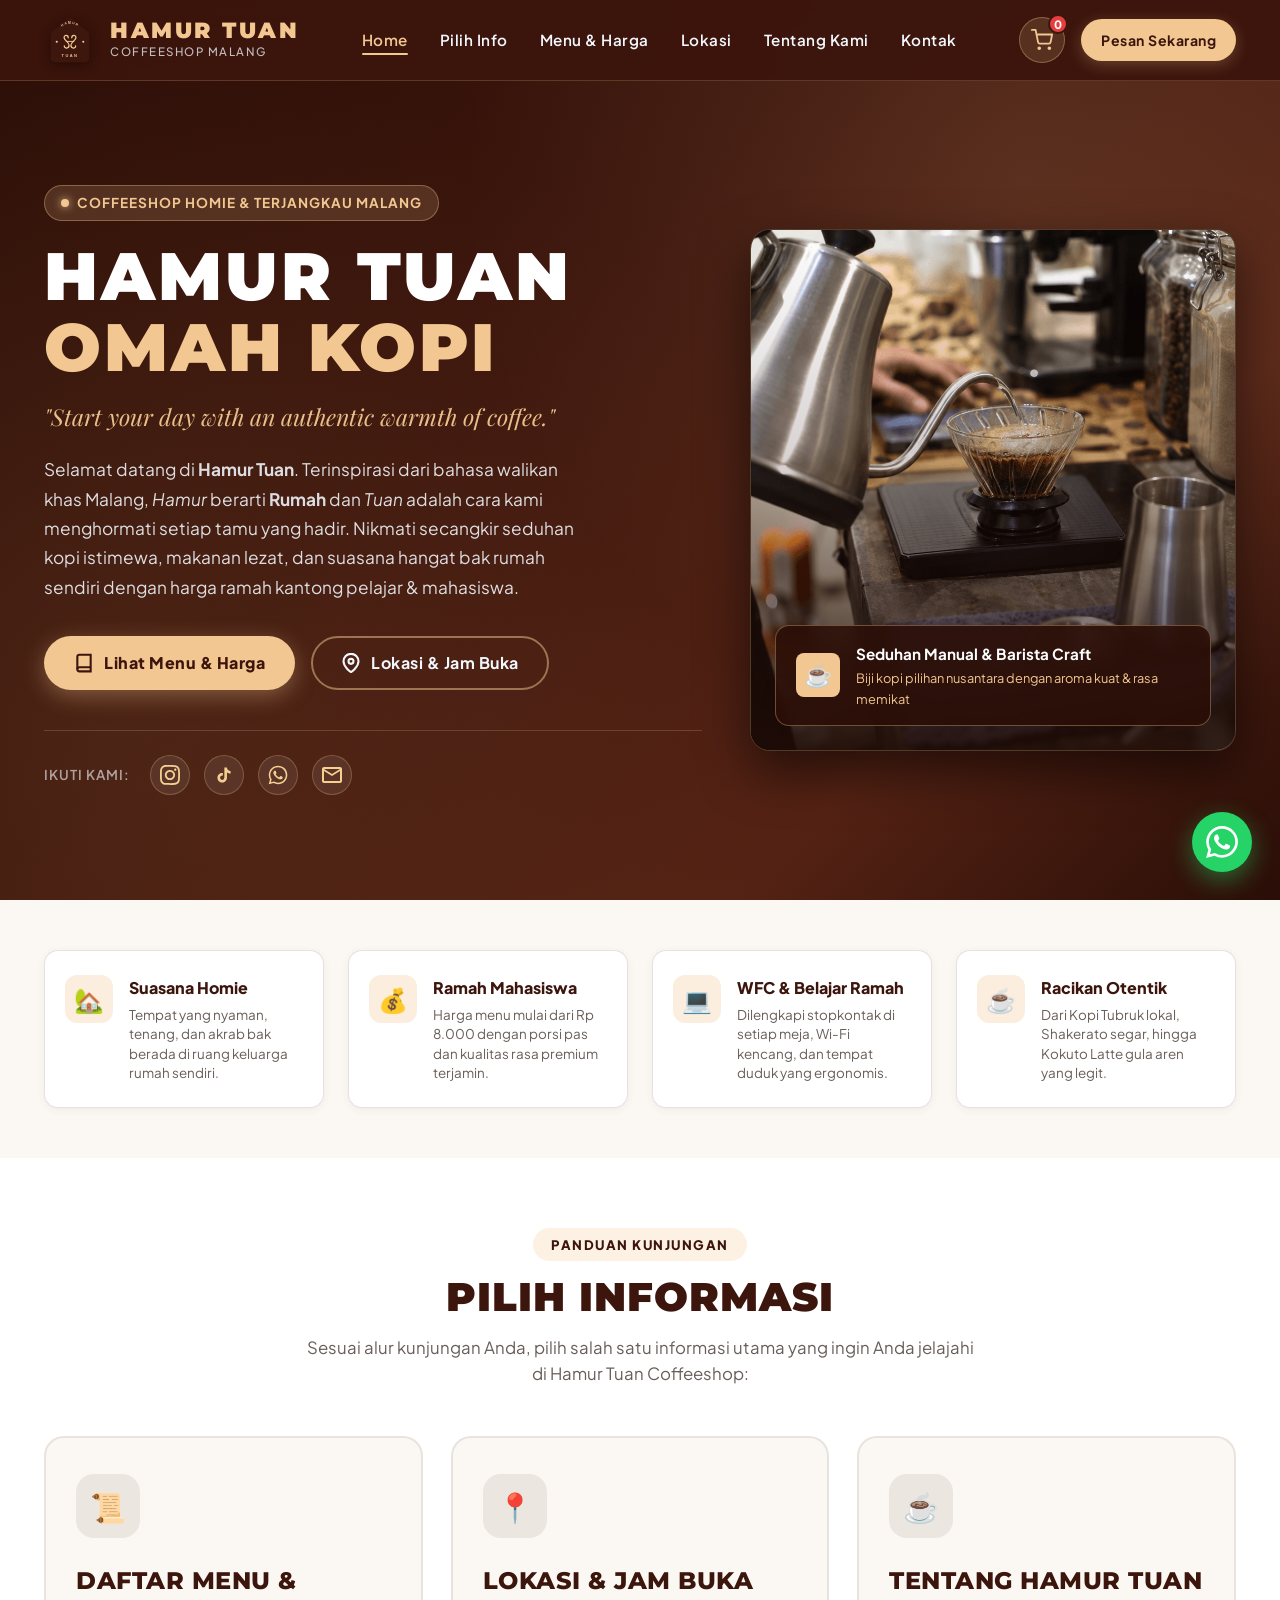
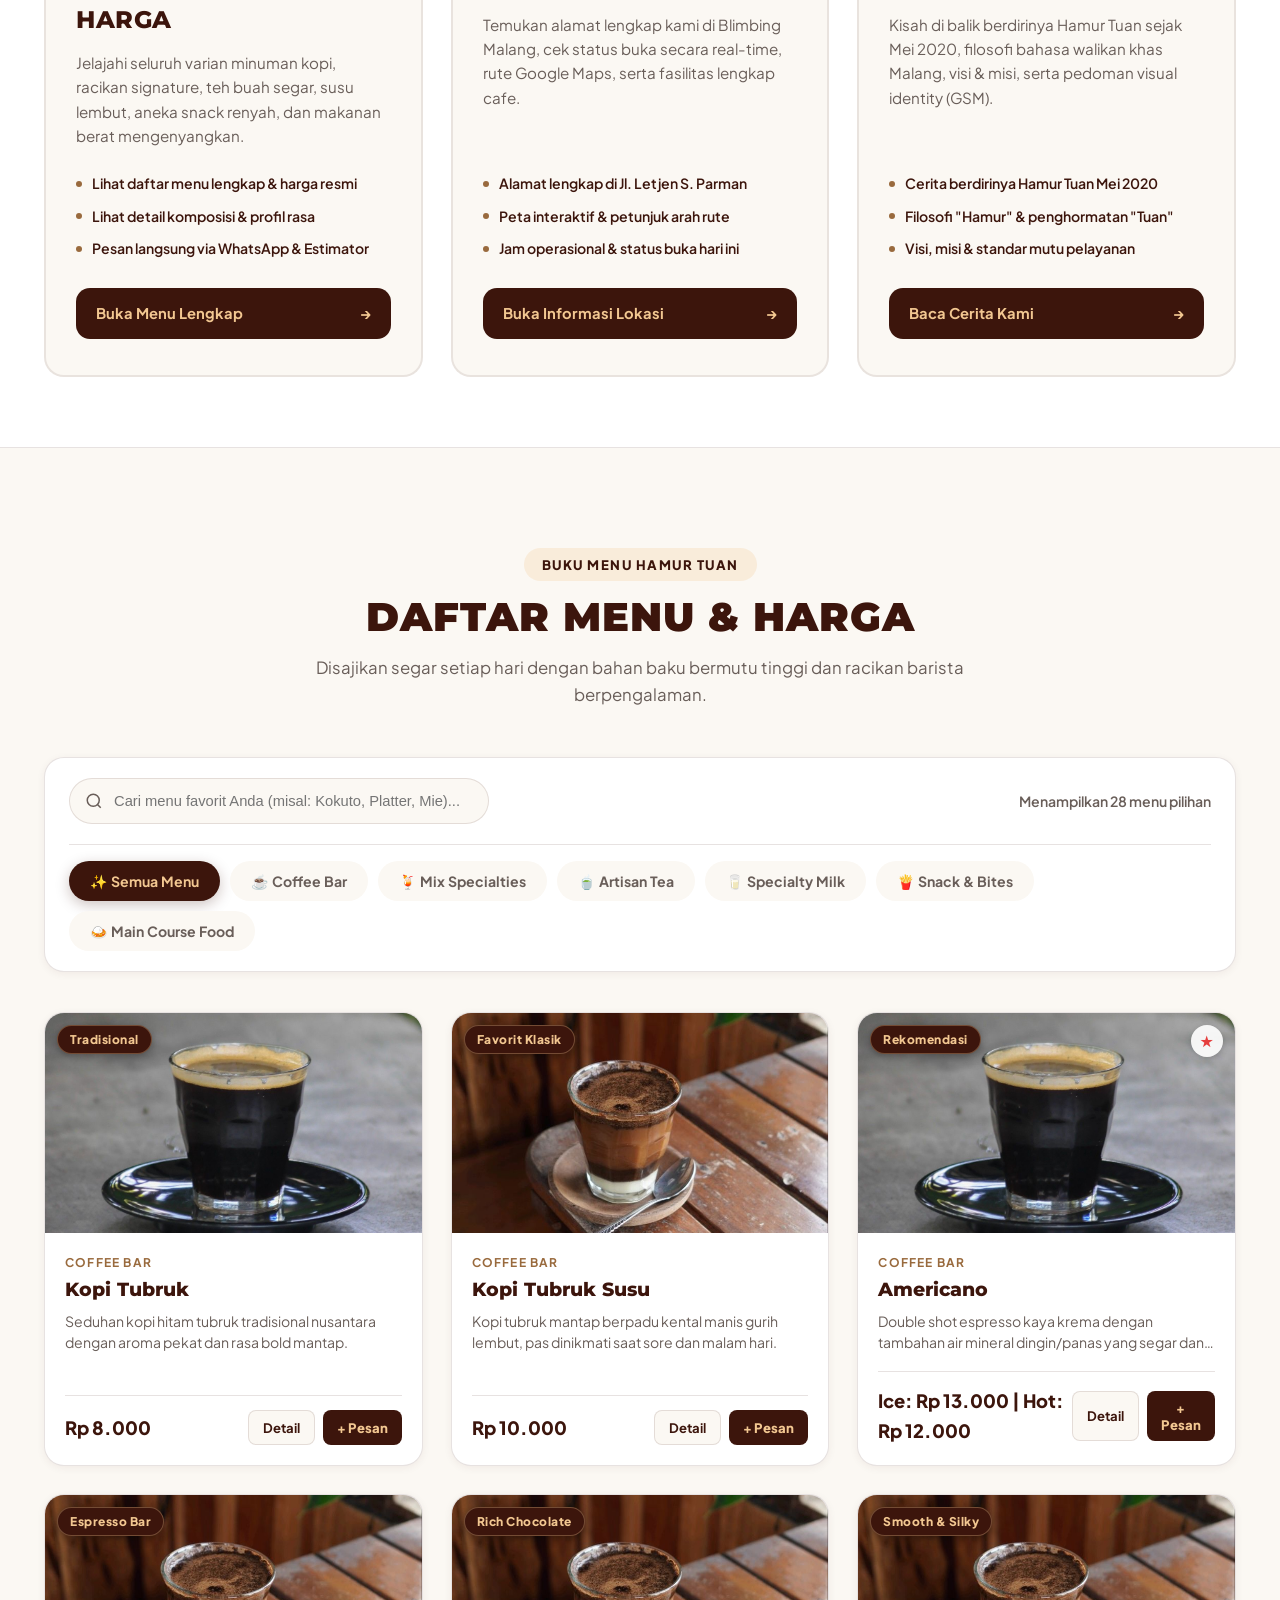
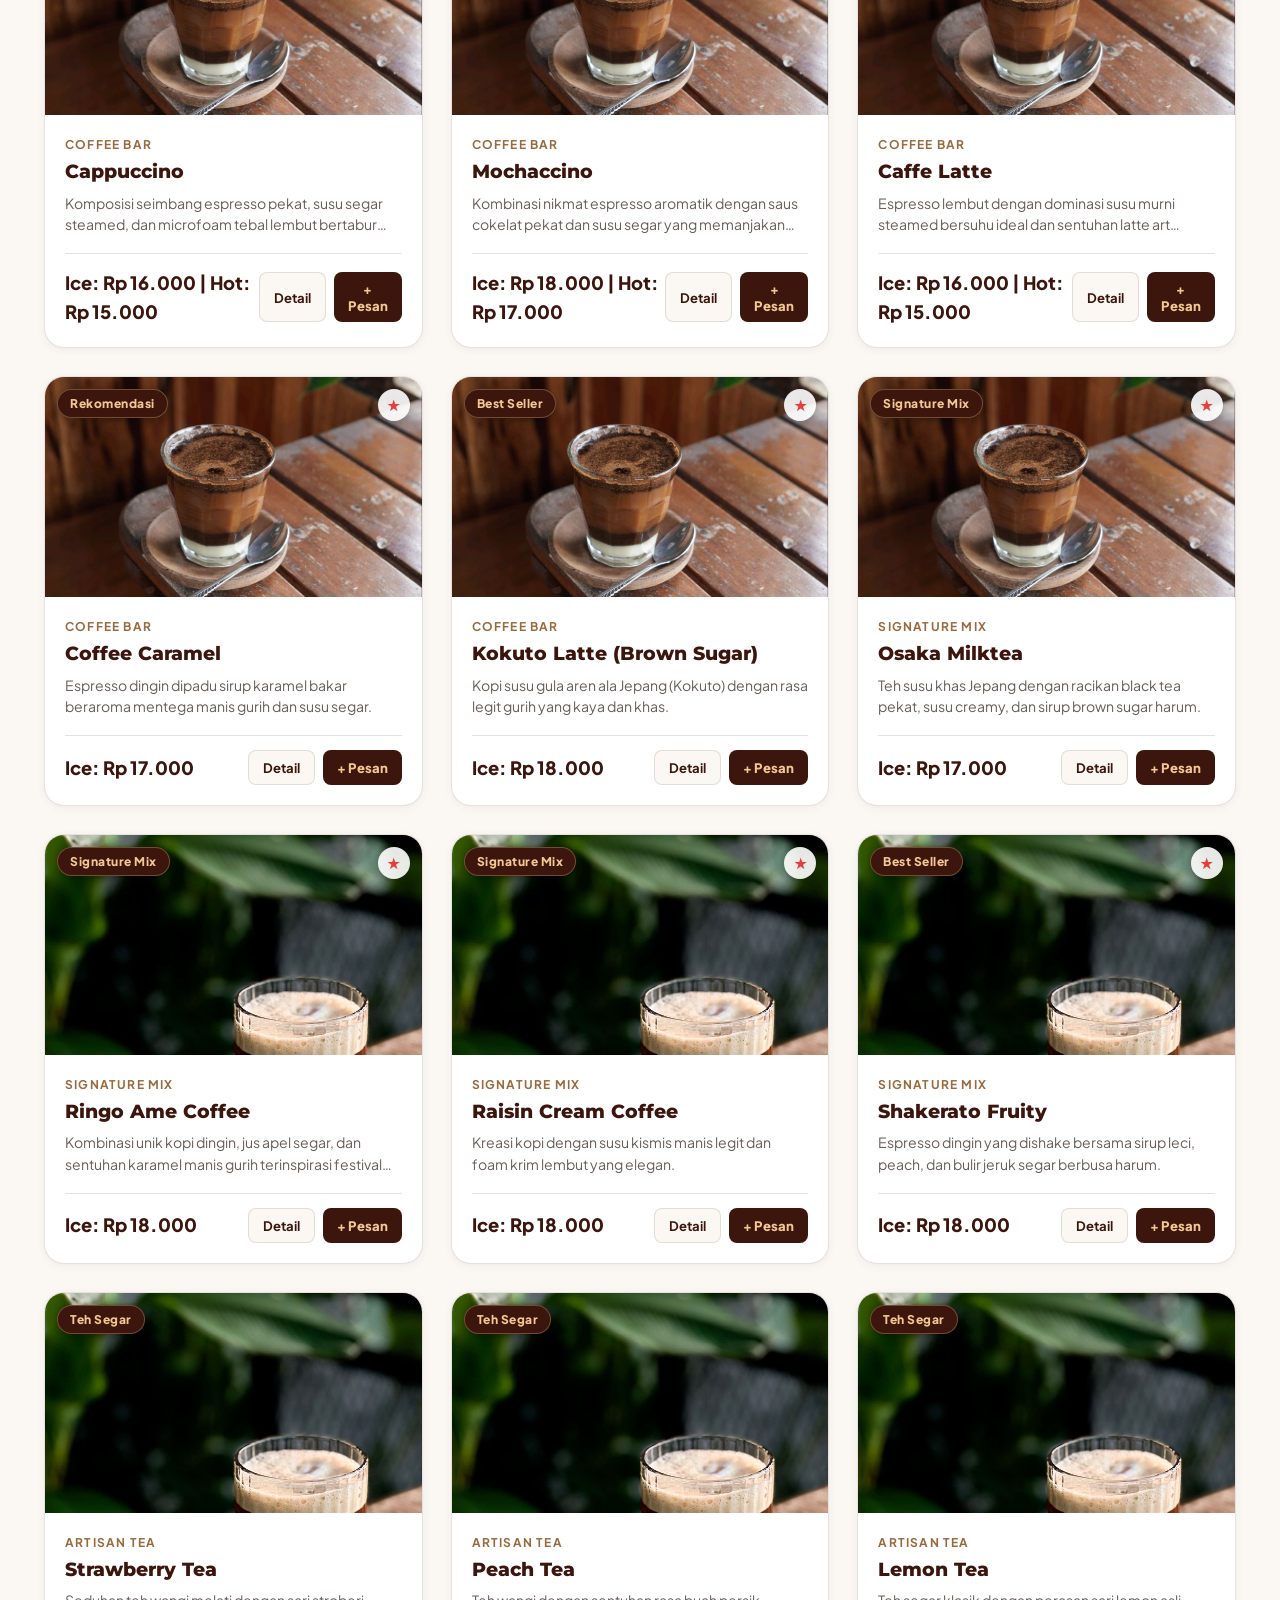
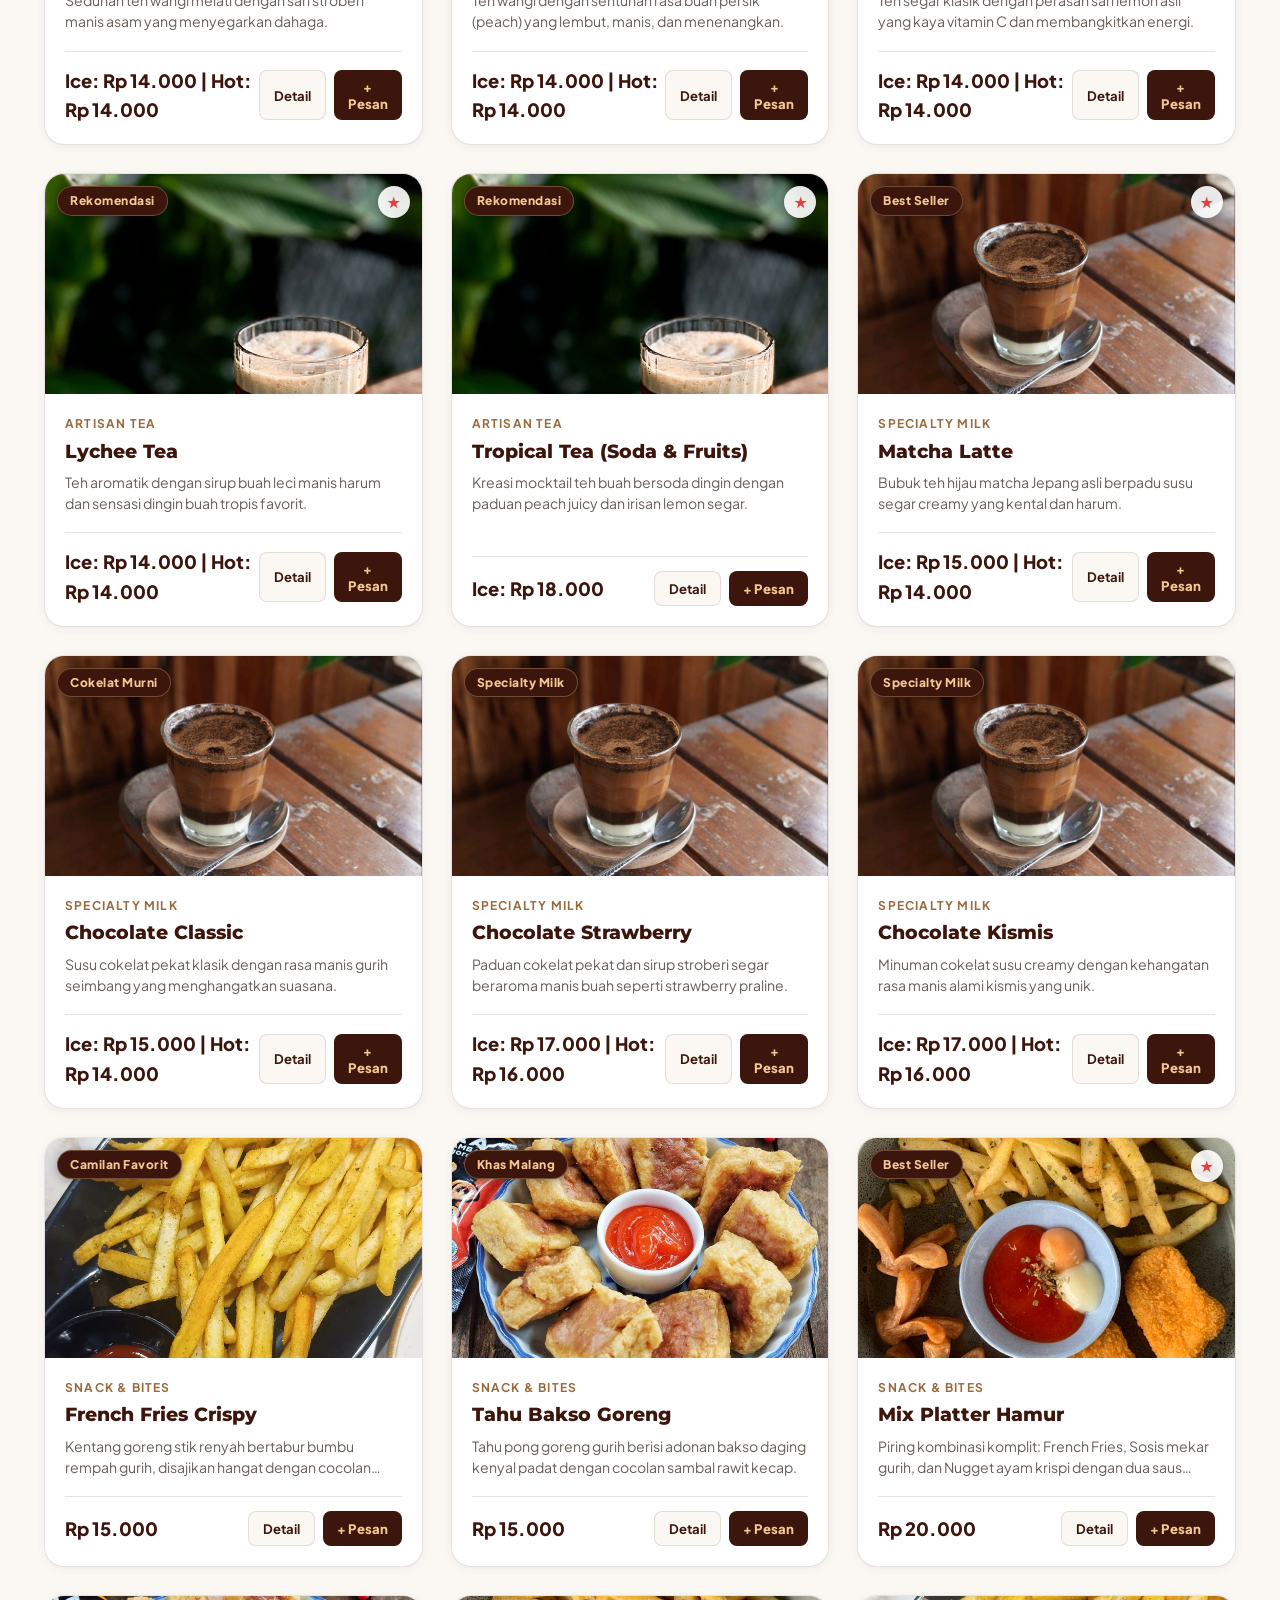
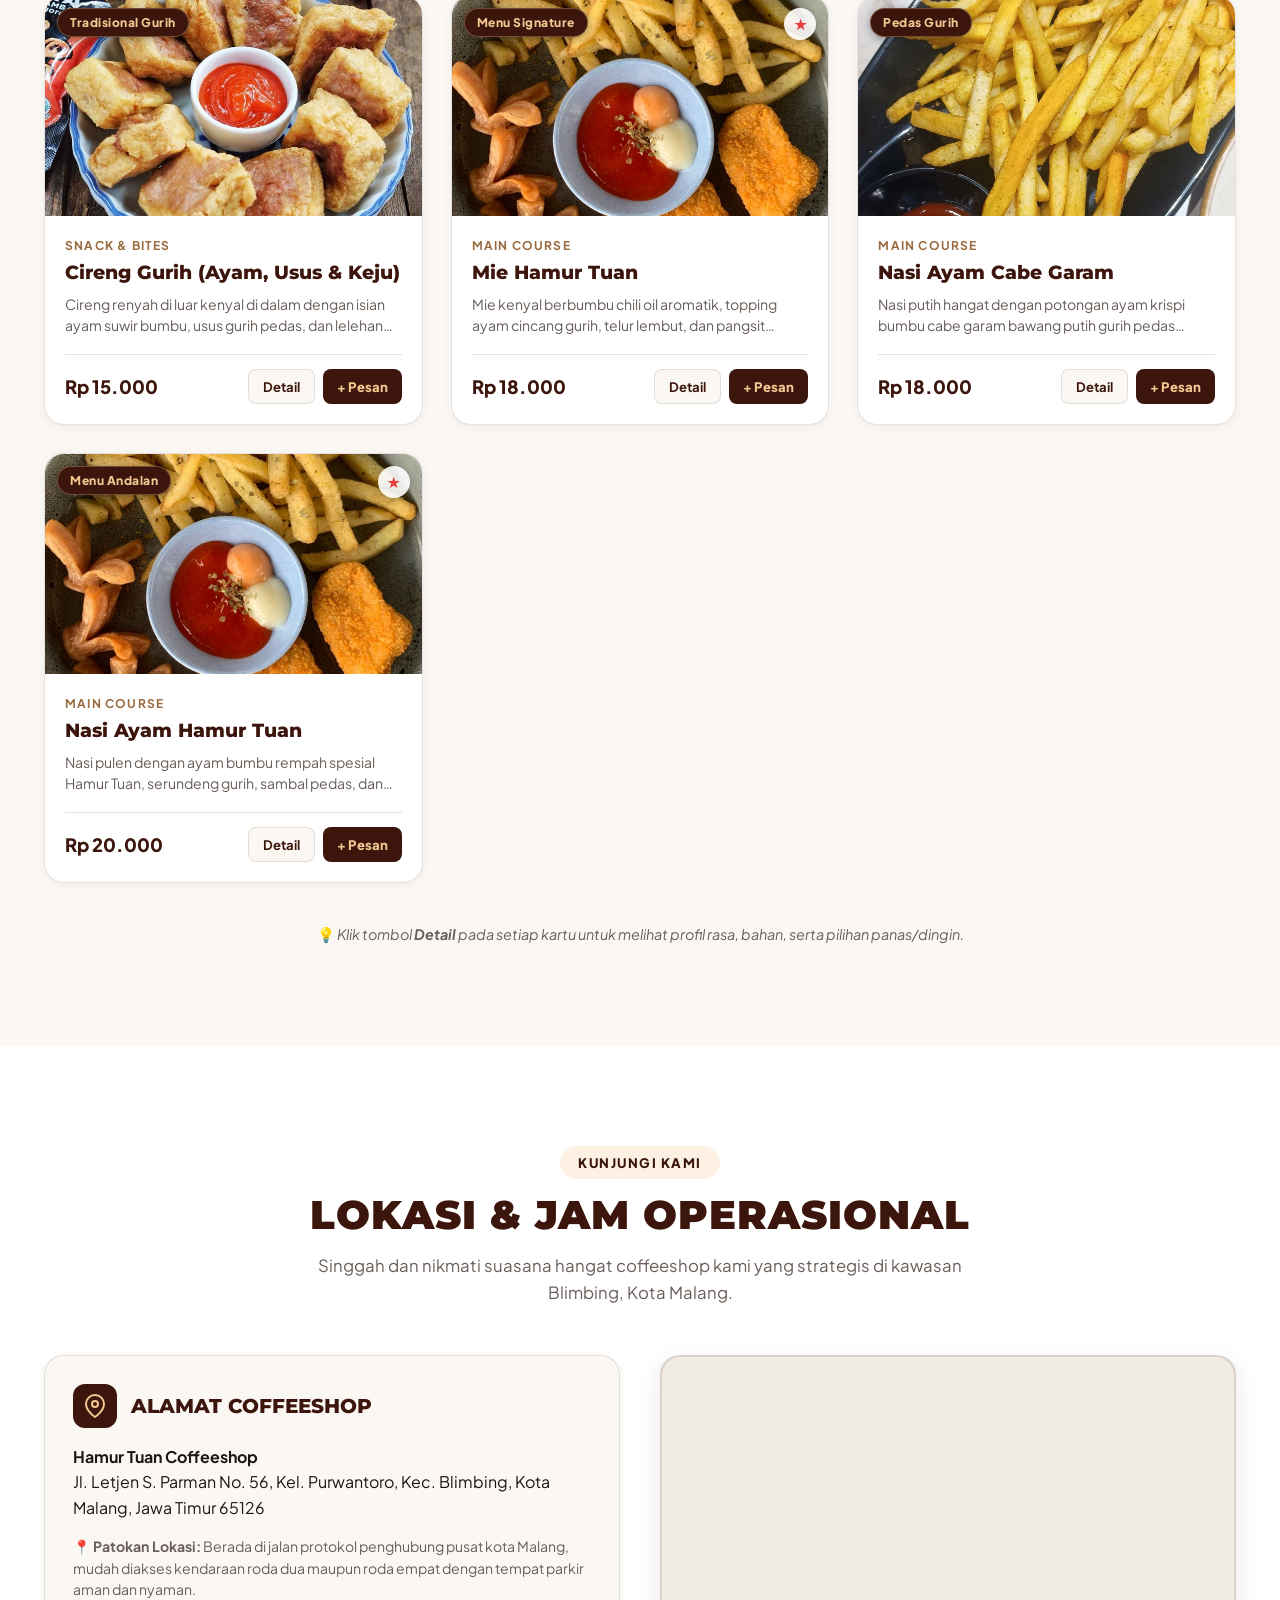
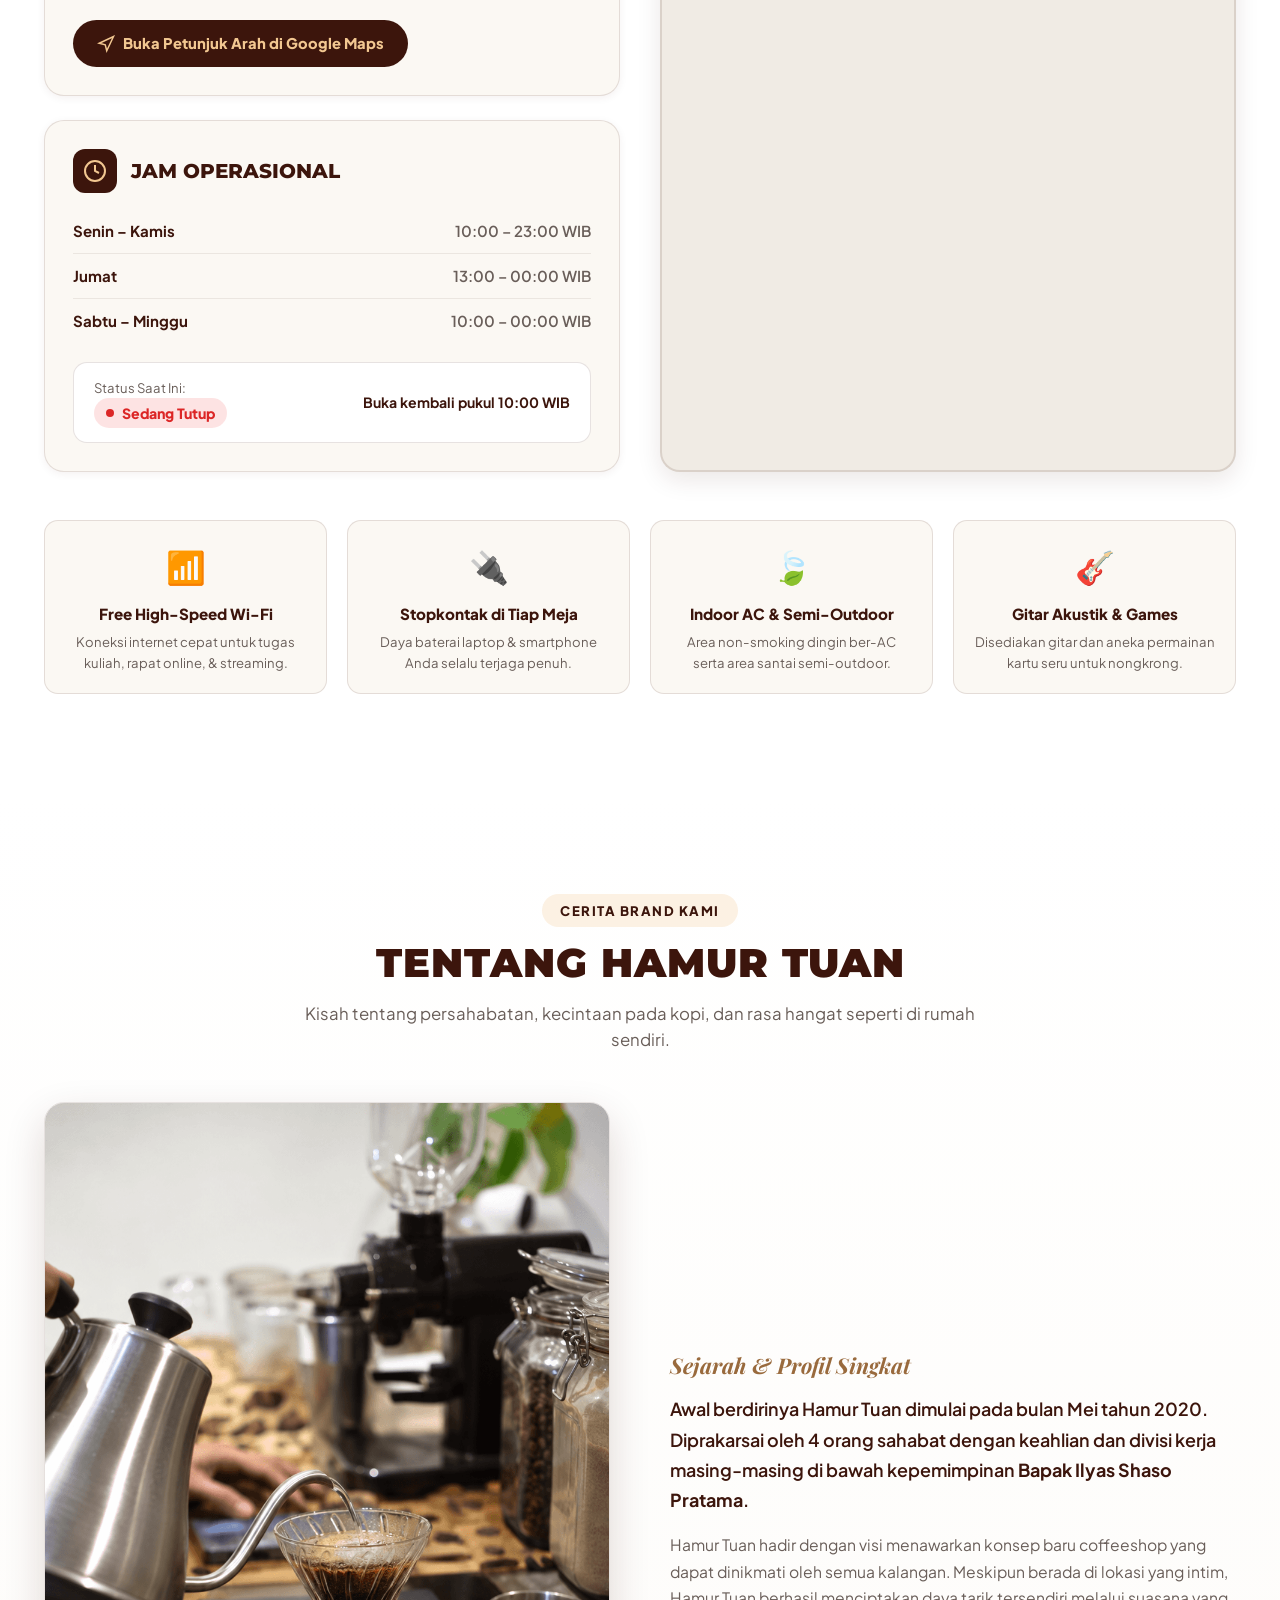
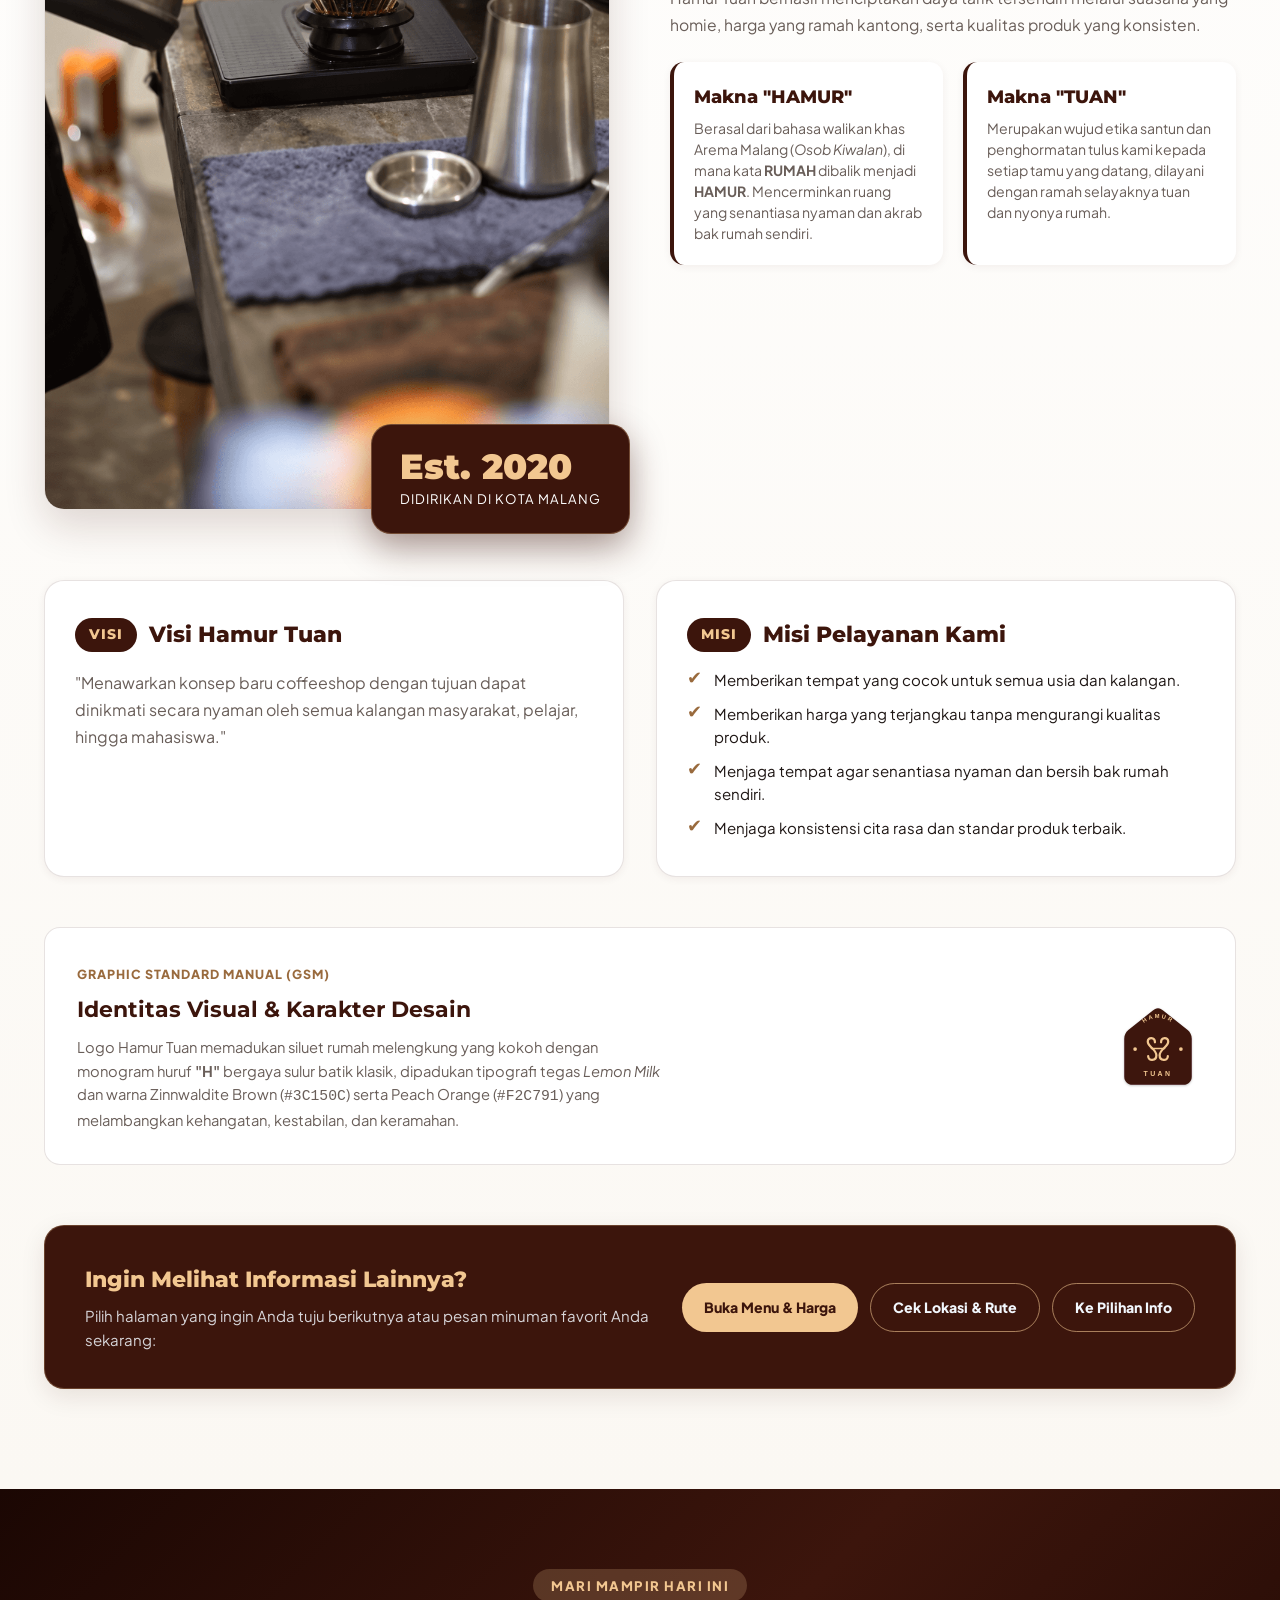
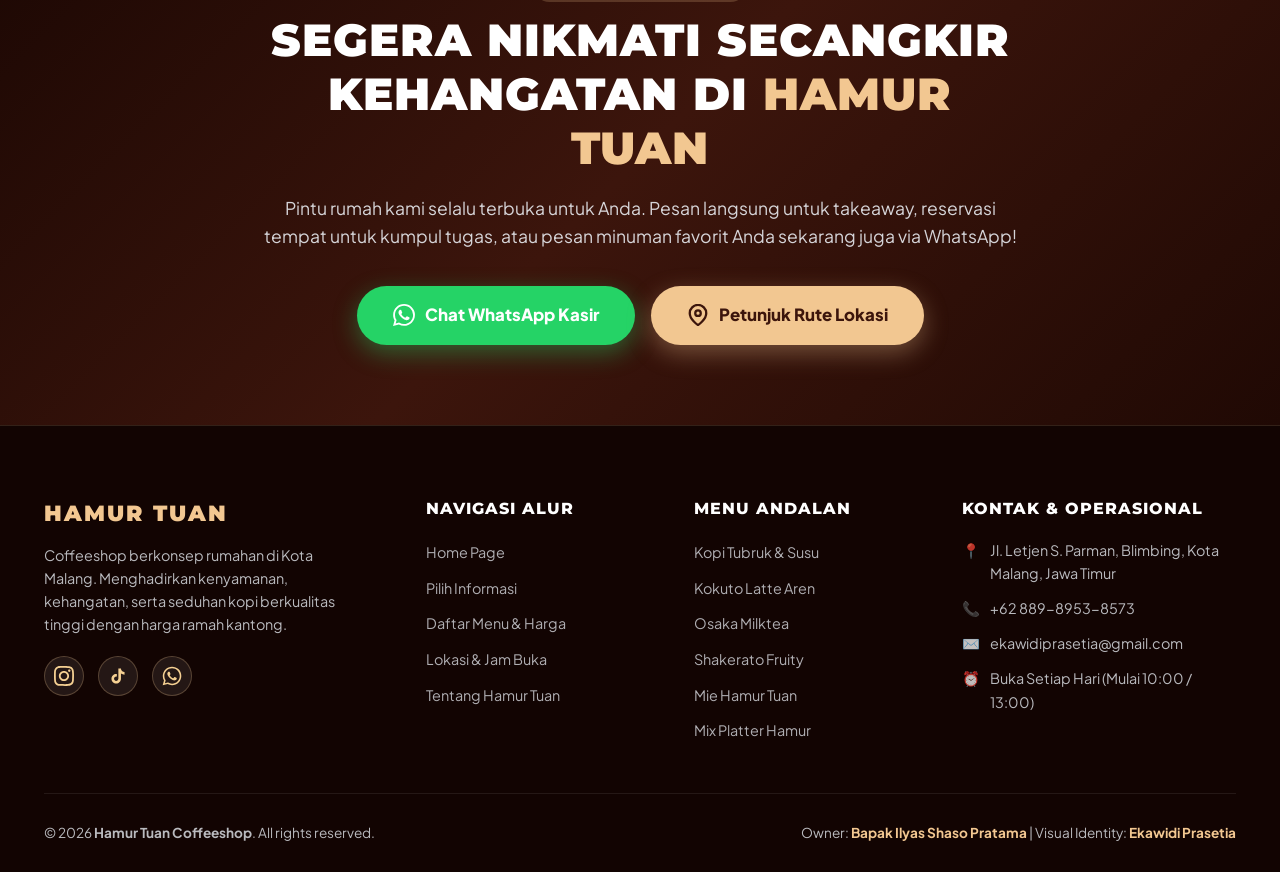
==== hamur-tuan-website/index.html @ df1b4d36 "Add files via upload" ====
<!DOCTYPE html>
<html lang="id">
<head>
  <meta charset="UTF-8">
  <meta name="viewport" content="width=device-width, initial-scale=1.0">
  <title>Hamur Tuan Coffeeshop | Tempat Nongkrong Homie & Kopi Otentik Malang</title>
  <meta name="description" content="Hamur Tuan adalah coffeeshop berkonsep ala rumah di Jl. Letjen S. Parman, Blimbing, Kota Malang. Tempat santai, homie, estetik dengan harga ramah kantong mahasiswa.">
  
  <!-- Favicon -->
  <link rel="icon" type="image/svg+xml" href="assets/images/logo.svg">
  
  <!-- CSS Stylesheet -->
  <link rel="stylesheet" href="assets/css/style.css">
</head>
<body>

  <!-- ==========================================================================
       SITE HEADER / NAVBAR
       ========================================================================== -->
  <header class="site-header">
    <div class="container nav-container">
      <a href="#home" class="brand-link" aria-label="Hamur Tuan Home">
        <img src="assets/images/logo.svg" alt="Logo Hamur Tuan" class="brand-logo-img">
        <div class="brand-text-block">
          <span class="brand-title">Hamur Tuan</span>
          <span class="brand-sub">Coffeeshop Malang</span>
        </div>
      </a>

      <!-- Navigation Links -->
      <nav>
        <ul class="nav-menu">
          <li><a href="#home" class="nav-link active">Home</a></li>
          <li><a href="#pilih-informasi" class="nav-link">Pilih Info</a></li>
          <li><a href="#menu" class="nav-link">Menu & Harga</a></li>
          <li><a href="#lokasi" class="nav-link">Lokasi</a></li>
          <li><a href="#tentang-kami" class="nav-link">Tentang Kami</a></li>
          <li><a href="#kontak" class="nav-link">Kontak</a></li>
        </ul>
      </nav>

      <!-- Action Buttons -->
      <div class="nav-actions">
        <!-- Cart Drawer Toggle -->
        <button class="cart-toggle-btn" id="cartToggleBtn" aria-label="Buka Keranjang Pesanan">
          <svg width="22" height="22" viewBox="0 0 24 24" fill="none" stroke="currentColor" stroke-width="2" stroke-linecap="round" stroke-linejoin="round">
            <circle cx="9" cy="21" r="1"></circle>
            <circle cx="20" cy="21" r="1"></circle>
            <path d="M1 1h4l2.68 13.39a2 2 0 0 0 2 1.61h9.72a2 2 0 0 0 2-1.61L23 6H6"></path>
          </svg>
          <span class="cart-counter">0</span>
        </button>

        <!-- CTA Pesan -->
        <a href="#menu" class="btn-header-cta">
          <span>Pesan Sekarang</span>
        </a>

        <!-- Mobile Hamburger Button -->
        <button class="mobile-menu-btn" id="mobileMenuBtn" aria-label="Menu Navigasi Mobile">
          <span></span>
          <span></span>
          <span></span>
        </button>
      </div>
    </div>
  </header>

  <!-- ==========================================================================
       START: HOME PAGE (Hero Section sesuai konsep Contoh.jpg)
       ========================================================================== -->
  <main>
    <section class="hero-section" id="home">
      <div class="hero-bg-accent"></div>
      <div class="container hero-grid">
        <!-- Hero Text & Brand Info -->
        <div class="hero-text-column">
          <div class="hero-badge">
            <span class="live-dot"></span>
            <span>Coffeeshop Homie & Terjangkau Malang</span>
          </div>

          <h1 class="hero-title">
            HAMUR TUAN
            <span>OMAH KOPI</span>
          </h1>

          <p class="hero-tagline">
            "Start your day with an authentic warmth of coffee."
          </p>

          <p class="hero-description">
            Selamat datang di <strong>Hamur Tuan</strong>. Terinspirasi dari bahasa walikan khas Malang, 
            <em>Hamur</em> berarti <strong>Rumah</strong> dan <em>Tuan</em> adalah cara kami menghormati setiap tamu 
            yang hadir. Nikmati secangkir seduhan kopi istimewa, makanan lezat, dan suasana hangat bak rumah sendiri 
            dengan harga ramah kantong pelajar & mahasiswa.
          </p>

          <!-- Action Buttons -->
          <div class="hero-cta-group">
            <a href="#menu" class="btn-primary">
              <svg width="20" height="20" viewBox="0 0 24 24" fill="none" stroke="currentColor" stroke-width="2.5"><path d="M4 19.5A2.5 2.5 0 0 1 6.5 17H20"></path><path d="M6.5 2H20v20H6.5A2.5 2.5 0 0 1 4 19.5v-15A2.5 2.5 0 0 1 6.5 2z"></path></svg>
              <span>Lihat Menu & Harga</span>
            </a>
            <a href="#lokasi" class="btn-outline">
              <svg width="20" height="20" viewBox="0 0 24 24" fill="none" stroke="currentColor" stroke-width="2.5"><path d="M21 10c0 7-9 13-9 13s-9-6-9-13a9 9 0 0 1 18 0z"></path><circle cx="12" cy="10" r="3"></circle></svg>
              <span>Lokasi & Jam Buka</span>
            </a>
          </div>

          <!-- Social Media Strip (from wireframe Contoh.jpg) -->
          <div class="hero-social-strip">
            <span class="hero-social-label">Ikuti Kami:</span>
            <div class="hero-social-icons">
              <a href="https://instagram.com/kaaa.wp" target="_blank" class="social-icon-btn" title="Instagram Hamur Tuan">
                <img src="assets/icons/instagram-167-svgrepo-com.svg" alt="Instagram">
              </a>
              <a href="https://tiktok.com" target="_blank" class="social-icon-btn" title="TikTok Hamur Tuan">
                <img src="assets/icons/baseline-tiktok.svg" alt="TikTok">
              </a>
              <a href="https://wa.me/6288989538573?text=Halo%20Hamur%20Tuan" target="_blank" class="social-icon-btn" title="WhatsApp Customer Service">
                <img src="assets/icons/whatsapp-svgrepo-com.svg" alt="WhatsApp">
              </a>
              <a href="mailto:ekawidiprasetia@gmail.com" class="social-icon-btn" title="Email Hamur Tuan">
                <img src="assets/icons/gmail-cleaner.svg" alt="Email">
              </a>
            </div>
          </div>
        </div>

        <!-- Hero Image (Kettle Leher Angsa pour over) -->
        <div class="hero-image-wrapper">
          <div class="hero-img-card">
            <img src="assets/images/hero-kettle.png" alt="Seduhan Kopi dengan Kettle Leher Angsa Hamur Tuan" class="hero-kettle-photo">
            <div class="hero-img-overlay"></div>
            
            <div class="hero-img-badge-floating">
              <div class="floating-icon-box">☕</div>
              <div class="floating-badge-text">
                <h4>Seduhan Manual & Barista Craft</h4>
                <p>Biji kopi pilihan nusantara dengan aroma kuat & rasa memikat</p>
              </div>
            </div>
          </div>
        </div>
      </div>
    </section>

    <!-- ==========================================================================
         4 VALUE PILLARS (Why Hamur Tuan)
         ========================================================================== -->
    <section class="pillars-section">
      <div class="container">
        <div class="pillars-grid">
          <div class="pillar-item">
            <div class="pillar-icon">🏡</div>
            <div class="pillar-content">
              <h4>Suasana Homie</h4>
              <p>Tempat yang nyaman, tenang, dan akrab bak berada di ruang keluarga rumah sendiri.</p>
            </div>
          </div>

          <div class="pillar-item">
            <div class="pillar-icon">💰</div>
            <div class="pillar-content">
              <h4>Ramah Mahasiswa</h4>
              <p>Harga menu mulai dari Rp 8.000 dengan porsi pas dan kualitas rasa premium terjamin.</p>
            </div>
          </div>

          <div class="pillar-item">
            <div class="pillar-icon">💻</div>
            <div class="pillar-content">
              <h4>WFC & Belajar Ramah</h4>
              <p>Dilengkapi stopkontak di setiap meja, Wi-Fi kencang, dan tempat duduk yang ergonomis.</p>
            </div>
          </div>

          <div class="pillar-item">
            <div class="pillar-icon">☕</div>
            <div class="pillar-content">
              <h4>Racikan Otentik</h4>
              <p>Dari Kopi Tubruk lokal, Shakerato segar, hingga Kokuto Latte gula aren yang legit.</p>
            </div>
          </div>
        </div>
      </div>
    </section>

    <!-- ==========================================================================
         BRIEF FLOWCHART: PILIH INFORMASI (Interactive Hub)
         Step 2 in Flowchart: Home Page -> Pilih Informasi
         ========================================================================== -->
    <section class="flow-step-section" id="pilih-informasi">
      <div class="container">
        <div class="section-header-centered">
          <span class="section-pill-tag">Panduan Kunjungan</span>
          <h2 class="section-title-large">PILIH INFORMASI</h2>
          <p class="section-subtitle">
            Sesuai alur kunjungan Anda, pilih salah satu informasi utama yang ingin Anda jelajahi di Hamur Tuan Coffeeshop:
          </p>
        </div>

        <div class="info-branch-grid">
          <!-- Branch 1: Menu -->
          <div class="info-branch-card">
            <div class="branch-icon-circle">📜</div>
            <h3 class="branch-card-title">Daftar Menu & Harga</h3>
            <p class="branch-card-desc">
              Jelajahi seluruh varian minuman kopi, racikan signature, teh buah segar, susu lembut, aneka snack renyah, dan makanan berat mengenyangkan.
            </p>
            <ul class="branch-card-list">
              <li><span class="dot"></span> Lihat daftar menu lengkap & harga resmi</li>
              <li><span class="dot"></span> Lihat detail komposisi & profil rasa</li>
              <li><span class="dot"></span> Pesan langsung via WhatsApp & Estimator</li>
            </ul>
            <a href="#menu" class="branch-btn-action">
              <span>Buka Menu Lengkap</span>
              <span>&rarr;</span>
            </a>
          </div>

          <!-- Branch 2: Lokasi -->
          <div class="info-branch-card">
            <div class="branch-icon-circle">📍</div>
            <h3 class="branch-card-title">Lokasi & Jam Buka</h3>
            <p class="branch-card-desc">
              Temukan alamat lengkap kami di Blimbing Malang, cek status buka secara real-time, rute Google Maps, serta fasilitas lengkap cafe.
            </p>
            <ul class="branch-card-list">
              <li><span class="dot"></span> Alamat lengkap di Jl. Letjen S. Parman</li>
              <li><span class="dot"></span> Peta interaktif & petunjuk arah rute</li>
              <li><span class="dot"></span> Jam operasional & status buka hari ini</li>
            </ul>
            <a href="#lokasi" class="branch-btn-action">
              <span>Buka Informasi Lokasi</span>
              <span>&rarr;</span>
            </a>
          </div>

          <!-- Branch 3: Tentang Kami -->
          <div class="info-branch-card">
            <div class="branch-icon-circle">☕</div>
            <h3 class="branch-card-title">Tentang Hamur Tuan</h3>
            <p class="branch-card-desc">
              Kisah di balik berdirinya Hamur Tuan sejak Mei 2020, filosofi bahasa walikan khas Malang, visi & misi, serta pedoman visual identity (GSM).
            </p>
            <ul class="branch-card-list">
              <li><span class="dot"></span> Cerita berdirinya Hamur Tuan Mei 2020</li>
              <li><span class="dot"></span> Filosofi "Hamur" & penghormatan "Tuan"</li>
              <li><span class="dot"></span> Visi, misi & standar mutu pelayanan</li>
            </ul>
            <a href="#tentang-kami" class="branch-btn-action">
              <span>Baca Cerita Kami</span>
              <span>&rarr;</span>
            </a>
          </div>
        </div>
      </div>
    </section>

    <!-- ==========================================================================
         BRANCH 1: MENU (Lihat daftar & menu harga, detail informasi produk, CTA)
         ========================================================================== -->
    <section class="menu-section" id="menu">
      <div class="container">
        <div class="section-header-centered">
          <span class="section-pill-tag">Buku Menu Hamur Tuan</span>
          <h2 class="section-title-large">DAFTAR MENU & HARGA</h2>
          <p class="section-subtitle">
            Disajikan segar setiap hari dengan bahan baku bermutu tinggi dan racikan barista berpengalaman.
          </p>
        </div>

        <!-- Filter & Search Toolbar -->
        <div class="menu-filter-wrapper">
          <div class="menu-filter-top">
            <!-- Search Bar -->
            <div class="search-input-box">
              <svg class="search-icon-svg" viewBox="0 0 24 24" fill="none" stroke="currentColor" stroke-width="2">
                <circle cx="11" cy="11" r="8"></circle>
                <line x1="21" y1="21" x2="16.65" y2="16.65"></line>
              </svg>
              <input type="text" id="menuSearchInput" placeholder="Cari menu favorit Anda (misal: Kokuto, Platter, Mie)..." aria-label="Cari menu">
            </div>

            <!-- Stats -->
            <div class="menu-quick-stats" id="menuResultsCount">
              Memuat menu...
            </div>
          </div>

          <!-- Category Pill Buttons -->
          <div class="category-tabs-row">
            <button class="tab-pill-btn active" data-category="all">✨ Semua Menu</button>
            <button class="tab-pill-btn" data-category="coffee">☕ Coffee Bar</button>
            <button class="tab-pill-btn" data-category="mix">🍹 Mix Specialties</button>
            <button class="tab-pill-btn" data-category="tea">🍵 Artisan Tea</button>
            <button class="tab-pill-btn" data-category="milk">🥛 Specialty Milk</button>
            <button class="tab-pill-btn" data-category="snack">🍟 Snack & Bites</button>
            <button class="tab-pill-btn" data-category="food">🍛 Main Course Food</button>
          </div>
        </div>

        <!-- Dynamic Menu Cards Grid -->
        <div class="menu-items-grid" id="menuItemsGrid">
          <!-- Injected via JavaScript from menu-data.js -->
        </div>

        <!-- Menu Bottom Note -->
        <div style="margin-top: 40px; text-align: center; color: var(--c-text-muted); font-size: 0.9rem;">
          <p>💡 <em>Klik tombol <strong>Detail</strong> pada setiap kartu untuk melihat profil rasa, bahan, serta pilihan panas/dingin.</em></p>
        </div>
      </div>
    </section>

    <!-- ==========================================================================
         BRANCH 2: LOKASI (Lihat alamat, peta, dan jam operasional -> CTA)
         ========================================================================== -->
    <section class="location-section" id="lokasi">
      <div class="container">
        <div class="section-header-centered">
          <span class="section-pill-tag">Kunjungi Kami</span>
          <h2 class="section-title-large">LOKASI & JAM OPERASIONAL</h2>
          <p class="section-subtitle">
            Singgah dan nikmati suasana hangat coffeeshop kami yang strategis di kawasan Blimbing, Kota Malang.
          </p>
        </div>

        <div class="location-grid-layout">
          <!-- Information Column -->
          <div class="location-info-column">
            <!-- Address Card -->
            <div class="location-card">
              <div class="location-card-header">
                <div class="location-card-icon">
                  <svg width="24" height="24" viewBox="0 0 24 24" fill="none" stroke="currentColor" stroke-width="2"><path d="M21 10c0 7-9 13-9 13s-9-6-9-13a9 9 0 0 1 18 0z"></path><circle cx="12" cy="10" r="3"></circle></svg>
                </div>
                <h3 class="location-card-title">Alamat Coffeeshop</h3>
              </div>
              <p class="location-address-text">
                <strong>Hamur Tuan Coffeeshop</strong><br>
                Jl. Letjen S. Parman No. 56, Kel. Purwantoro, Kec. Blimbing, Kota Malang, Jawa Timur 65126
              </p>
              <p class="location-subtext">
                📍 <strong>Patokan Lokasi:</strong> Berada di jalan protokol penghubung pusat kota Malang, mudah diakses kendaraan roda dua maupun roda empat dengan tempat parkir aman dan nyaman.
              </p>
              <a href="https://maps.google.com/?q=Hamur+Tuan+Jl+Letjen+S+Parman+Blimbing+Malang" target="_blank" class="btn-open-maps">
                <svg width="18" height="18" viewBox="0 0 24 24" fill="none" stroke="currentColor" stroke-width="2"><polygon points="3 11 22 2 13 21 11 13 3 11"></polygon></svg>
                <span>Buka Petunjuk Arah di Google Maps</span>
              </a>
            </div>

            <!-- Operational Hours Card with Live Status -->
            <div class="location-card">
              <div class="location-card-header">
                <div class="location-card-icon">
                  <svg width="24" height="24" viewBox="0 0 24 24" fill="none" stroke="currentColor" stroke-width="2"><circle cx="12" cy="12" r="10"></circle><polyline points="12 6 12 12 16 14"></polyline></svg>
                </div>
                <h3 class="location-card-title">Jam Operasional</h3>
              </div>

              <table class="hours-table">
                <tbody>
                  <tr>
                    <td class="day">Senin – Kamis</td>
                    <td class="time">10:00 – 23:00 WIB</td>
                  </tr>
                  <tr>
                    <td class="day">Jumat</td>
                    <td class="time">13:00 – 00:00 WIB</td>
                  </tr>
                  <tr>
                    <td class="day">Sabtu – Minggu</td>
                    <td class="time">10:00 – 00:00 WIB</td>
                  </tr>
                </tbody>
              </table>

              <!-- Real-time Status Badge -->
              <div class="live-status-card">
                <div>
                  <span style="font-size: 0.82rem; color: var(--c-text-muted); display: block;">Status Saat Ini:</span>
                  <div id="cafeLiveStatus" class="live-badge open">
                    <span class="circle"></span> Sedang Buka
                  </div>
                </div>
                <div id="cafeStatusNote" style="font-size: 0.88rem; font-weight: 700; color: var(--c-primary-brown);">
                  Tutup pukul 23:00 WIB
                </div>
              </div>
            </div>
          </div>

          <!-- Interactive Map Column -->
          <div class="location-map-column">
            <!-- Google Maps Embed centered on Jl Letjen S Parman Blimbing Malang -->
            <iframe 
              class="map-iframe"
              src="https://www.google.com/maps/embed?pb=!1m18!1m12!1m3!1d15805.864390642137!2d112.63412759999999!3d-7.9501579!2m3!1f0!2f0!3f0!3m2!1i1024!2i768!4f13.1!3m3!1m2!1s0x2dd629cb8c9676e1%3A0xe54d6501a37cceba!2sJl.%20Letjen%20S.%20Parman%2C%20Blimbing%2C%20Kec.%20Blimbing%2C%20Kota%20Malang%2C%20Jawa%20Timur!5e0!3m2!1sid!2sid!4v1700000000000!5m2!1sid!2sid"
              allowfullscreen="" 
              loading="lazy" 
              referrerpolicy="no-referrer-when-downgrade"
              title="Peta Lokasi Hamur Tuan Malang">
            </iframe>
          </div>
        </div>

        <!-- Facilities Row -->
        <div class="facilities-row">
          <div class="facility-card">
            <div class="facility-icon">📶</div>
            <h4 class="facility-title">Free High-Speed Wi-Fi</h4>
            <p class="facility-desc">Koneksi internet cepat untuk tugas kuliah, rapat online, & streaming.</p>
          </div>

          <div class="facility-card">
            <div class="facility-icon">🔌</div>
            <h4 class="facility-title">Stopkontak di Tiap Meja</h4>
            <p class="facility-desc">Daya baterai laptop & smartphone Anda selalu terjaga penuh.</p>
          </div>

          <div class="facility-card">
            <div class="facility-icon">🍃</div>
            <h4 class="facility-title">Indoor AC & Semi-Outdoor</h4>
            <p class="facility-desc">Area non-smoking dingin ber-AC serta area santai semi-outdoor.</p>
          </div>

          <div class="facility-card">
            <div class="facility-icon">🎸</div>
            <h4 class="facility-title">Gitar Akustik & Games</h4>
            <p class="facility-desc">Disediakan gitar dan aneka permainan kartu seru untuk nongkrong.</p>
          </div>
        </div>
      </div>
    </section>

    <!-- ==========================================================================
         BRANCH 3: TENTANG KAMI (Informasi & cerita brand, GSM identity)
         Flowchart Requirement: leads to "Pilih Halaman Lain" or CTA
         ========================================================================== -->
    <section class="about-section" id="tentang-kami">
      <div class="container">
        <div class="section-header-centered">
          <span class="section-pill-tag">Cerita Brand Kami</span>
          <h2 class="section-title-large">TENTANG HAMUR TUAN</h2>
          <p class="section-subtitle">
            Kisah tentang persahabatan, kecintaan pada kopi, dan rasa hangat seperti di rumah sendiri.
          </p>
        </div>

        <!-- Story Grid -->
        <div class="about-story-grid">
          <!-- Visual Column -->
          <div class="about-image-stack">
            <img src="assets/images/hero-kettle.png" alt="Proses Seduhan Kopi Hamur Tuan" class="about-main-img">
            <div class="about-badge-floating">
              <h3>Est. 2020</h3>
              <p>Didirikan di Kota Malang</p>
            </div>
          </div>

          <!-- Story Text Content -->
          <div class="about-content-block">
            <h3 class="subtitle">Sejarah & Profil Singkat</h3>
            <p class="about-lead-para">
              Awal berdirinya Hamur Tuan dimulai pada bulan Mei tahun 2020. Diprakarsai oleh 4 orang sahabat 
              dengan keahlian dan divisi kerja masing-masing di bawah kepemimpinan <strong>Bapak Ilyas Shaso Pratama</strong>.
            </p>
            <p class="about-body-para">
              Hamur Tuan hadir dengan visi menawarkan konsep baru coffeeshop yang dapat dinikmati oleh semua kalangan. 
              Meskipun berada di lokasi yang intim, Hamur Tuan berhasil menciptakan daya tarik tersendiri melalui suasana 
              yang homie, harga yang ramah kantong, serta kualitas produk yang konsisten.
            </p>

            <!-- Philosophy Box -->
            <div class="philosophy-boxes">
              <div class="philosophy-card">
                <h4>Makna "HAMUR"</h4>
                <p>
                  Berasal dari bahasa walikan khas Arema Malang (<em>Osob Kiwalan</em>), di mana kata <strong>RUMAH</strong> 
                  dibalik menjadi <strong>HAMUR</strong>. Mencerminkan ruang yang senantiasa nyaman dan akrab bak rumah sendiri.
                </p>
              </div>

              <div class="philosophy-card">
                <h4>Makna "TUAN"</h4>
                <p>
                  Merupakan wujud etika santun dan penghormatan tulus kami kepada setiap tamu yang datang, 
                  dilayani dengan ramah selayaknya tuan dan nyonya rumah.
                </p>
              </div>
            </div>
          </div>
        </div>

        <!-- Vision & Mission Grid -->
        <div class="vision-mission-grid">
          <div class="vm-card">
            <div class="vm-header">
              <span class="vm-icon-tag">VISI</span>
              <h3 class="vm-title">Visi Hamur Tuan</h3>
            </div>
            <p class="vm-desc">
              "Menawarkan konsep baru coffeeshop dengan tujuan dapat dinikmati secara nyaman oleh semua kalangan masyarakat, pelajar, hingga mahasiswa."
            </p>
          </div>

          <div class="vm-card">
            <div class="vm-header">
              <span class="vm-icon-tag">MISI</span>
              <h3 class="vm-title">Misi Pelayanan Kami</h3>
            </div>
            <ul class="vm-list">
              <li><span class="check">✔</span> Memberikan tempat yang cocok untuk semua usia dan kalangan.</li>
              <li><span class="check">✔</span> Memberikan harga yang terjangkau tanpa mengurangi kualitas produk.</li>
              <li><span class="check">✔</span> Menjaga tempat agar senantiasa nyaman dan bersih bak rumah sendiri.</li>
              <li><span class="check">✔</span> Menjaga konsistensi cita rasa dan standar produk terbaik.</li>
            </ul>
          </div>
        </div>

        <!-- GSM Visual Identity Highlight -->
        <div style="margin-top: 50px; background: #fff; border-radius: 16px; padding: 32px; border: 1px solid var(--c-border);">
          <div style="display: flex; flex-wrap: wrap; align-items: center; justify-content: space-between; gap: 24px;">
            <div style="max-width: 600px;">
              <span style="font-size: 0.78rem; font-weight: 800; color: var(--c-caramel-brown); letter-spacing: 1px; text-transform: uppercase;">Graphic Standard Manual (GSM)</span>
              <h3 style="font-family: var(--font-brand); font-size: 1.35rem; color: var(--c-primary-brown); margin: 6px 0 10px;">Identitas Visual & Karakter Desain</h3>
              <p style="font-size: 0.92rem; color: var(--c-text-muted); line-height: 1.6;">
                Logo Hamur Tuan memadukan siluet rumah melengkung yang kokoh dengan monogram huruf <strong>"H"</strong> bergaya sulur batik klasik, 
                dipadukan tipografi tegas <em>Lemon Milk</em> dan warna Zinnwaldite Brown (<code>#3C150C</code>) serta Peach Orange (<code>#F2C791</code>) yang melambangkan kehangatan, kestabilan, dan keramahan.
              </p>
            </div>
            <img src="assets/images/logo.svg" alt="Logo Resmi Hamur Tuan" style="width: 90px; height: 90px;">
          </div>
        </div>

        <!-- ==========================================================================
             FLOWCHART DECISION NODE: "PILIH HALAMAN LAIN"
             Sesuai brief diagram: Dari Tentang Kami -> Pilih halaman lain (Kembali ke Pilih Informasi/Menu/Lokasi)
             ========================================================================== -->
        <div class="switch-page-banner">
          <div class="switch-content">
            <h4>Ingin Melihat Informasi Lainnya?</h4>
            <p>Pilih halaman yang ingin Anda tuju berikutnya atau pesan minuman favorit Anda sekarang:</p>
          </div>
          <div class="switch-buttons-group">
            <a href="#menu" class="btn-switch btn-switch-primary">
              <span>Buka Menu & Harga</span>
            </a>
            <a href="#lokasi" class="btn-switch btn-switch-outline">
              <span>Cek Lokasi & Rute</span>
            </a>
            <a href="#pilih-informasi" class="btn-switch btn-switch-outline">
              <span>Ke Pilihan Info</span>
            </a>
          </div>
        </div>
      </div>
    </section>

    <!-- ==========================================================================
         FLOWCHART CTA STEP: GLOBAL CALL TO ACTION BANNER
         Leading to End / Action: Hubungi WA, Reservasi, Pesan Delivery
         ========================================================================== -->
    <section class="cta-global-section" id="kontak">
      <div class="container">
        <div class="cta-box-inner">
          <span class="section-pill-tag" style="background: rgba(242,199,145,0.2); color: var(--c-peach-orange);">Mari Mampir Hari Ini</span>
          <h2>SEGERA NIKMATI SECANGKIR KEHANGATAN DI <span>HAMUR TUAN</span></h2>
          <p>
            Pintu rumah kami selalu terbuka untuk Anda. Pesan langsung untuk takeaway, reservasi tempat untuk kumpul tugas, 
            atau pesan minuman favorit Anda sekarang juga via WhatsApp!
          </p>

          <div class="cta-actions-cluster">
            <a href="https://wa.me/6288989538573?text=Halo%20Hamur%20Tuan,%20saya%20ingin%20memesan%20kopi%20dan%20reservasi%20tempat." target="_blank" class="btn-cta-wa">
              <svg width="22" height="22" viewBox="0 0 24 24" fill="currentColor">
                <path d="M17.472 14.382c-.297-.149-1.758-.867-2.03-.967-.273-.099-.471-.148-.67.15-.197.297-.767.966-.94 1.164-.173.199-.347.223-.644.075-.297-.15-1.255-.463-2.39-1.475-.883-.788-1.48-1.761-1.653-2.059-.173-.297-.018-.458.13-.606.134-.133.298-.347.446-.52.149-.174.198-.298.298-.497.099-.198.05-.371-.025-.52-.075-.149-.669-1.612-.916-2.207-.242-.579-.487-.5-.669-.51-.173-.008-.371-.01-.57-.01-.198 0-.52.074-.792.372-.272.297-1.04 1.016-1.04 2.479 0 1.462 1.065 2.875 1.213 3.074.149.198 2.096 3.2 5.077 4.487.709.306 1.262.489 1.694.625.712.227 1.36.195 1.871.118.571-.085 1.758-.719 2.006-1.413.248-.694.248-1.289.173-1.413-.074-.124-.272-.198-.57-.347m-5.421 7.403h-.004a9.87 9.87 0 01-5.031-1.378l-.361-.214-3.741.982.998-3.648-.235-.374a9.86 9.86 0 01-1.51-5.26c.001-5.45 4.436-9.884 9.888-9.884 2.64 0 5.122 1.03 6.988 2.898a9.825 9.825 0 012.893 6.994c-.003 5.45-4.437 9.884-9.885 9.884m8.413-18.297A11.815 11.815 0 0012.05 0C5.495 0 .16 5.335.157 11.892c0 2.096.547 4.142 1.588 5.945L.057 24l6.305-1.654a11.882 11.882 0 005.683 1.448h.005c6.554 0 11.89-5.335 11.893-11.893a11.821 11.821 0 00-3.48-8.413z"/>
              </svg>
              <span>Chat WhatsApp Kasir</span>
            </a>

            <a href="https://maps.google.com/?q=Hamur+Tuan+Jl+Letjen+S+Parman+Blimbing+Malang" target="_blank" class="btn-cta-maps">
              <svg width="22" height="22" viewBox="0 0 24 24" fill="none" stroke="currentColor" stroke-width="2.5">
                <path d="M21 10c0 7-9 13-9 13s-9-6-9-13a9 9 0 0 1 18 0z"></path>
                <circle cx="12" cy="10" r="3"></circle>
              </svg>
              <span>Petunjuk Rute Lokasi</span>
            </a>
          </div>
        </div>
      </div>
    </section>
  </main>

  <!-- ==========================================================================
       PRODUCT DETAIL MODAL (Lihat detail informasi produk)
       ========================================================================== -->
  <div class="modal-backdrop" id="productModalBackdrop" role="dialog" aria-modal="true">
    <div class="modal-dialog">
      <button class="modal-close-btn" id="modalCloseBtn" aria-label="Tutup Detail Menu">&times;</button>
      
      <div class="modal-grid">
        <div class="modal-img-col">
          <img src="assets/images/menu/tubruk-susu.jpg" alt="Foto Menu" class="modal-photo" id="modalPhoto">
        </div>

        <div class="modal-info-col">
          <div class="modal-header-meta">
            <span class="modal-category-tag" id="modalCategoryTag">COFFEE BAR</span>
            <span class="menu-card-badge" id="modalBadge">Rekomendasi</span>
          </div>

          <h3 class="modal-title" id="modalTitle">Nama Menu</h3>
          <div class="modal-price-big" id="modalPrice">Rp 18.000</div>
          <p class="modal-description" id="modalDesc">Deskripsi detail produk...</p>

          <!-- Hot/Ice Toggle -->
          <div class="modal-temp-selector" id="modalTempGroup">
            <div style="font-size: 0.8rem; font-weight: 800; text-transform: uppercase; margin-bottom: 8px; color: var(--c-primary-brown);">
              Pilihan Suhu:
            </div>
            <div class="temp-toggle-group">
              <button class="temp-btn active" id="modalBtnIce">🧊 Dingin (Ice)</button>
              <button class="temp-btn" id="modalBtnHot">☕ Panas (Hot)</button>
            </div>
          </div>

          <!-- Tasting Profile -->
          <div class="modal-spec-block">
            <div class="modal-spec-title">Karakter Rasa (Tasting Notes):</div>
            <div class="tasting-tags-group" id="modalTastingTags">
              <span class="tasting-pill">Smooth</span>
            </div>
          </div>

          <!-- Ingredients -->
          <div class="modal-spec-block" style="margin-top: -12px;">
            <div class="modal-spec-title">Komposisi Bahan:</div>
            <p style="font-size: 0.85rem; color: var(--c-text-muted);" id="modalIngredients">Bahan pilihan kualitas Hamur Tuan.</p>
          </div>

          <!-- Action Buttons -->
          <div class="modal-action-row">
            <button class="btn-modal-wa" id="modalBtnWa">
              <span>Pesan via WA</span>
            </button>
            <button class="btn-modal-add" id="modalBtnAddCart">
              <span>+ Keranjang</span>
            </button>
          </div>
        </div>
      </div>
    </div>
  </div>

  <!-- ==========================================================================
       CART DRAWER (Order Summary Estimator)
       ========================================================================== -->
  <div class="cart-drawer-backdrop" id="cartDrawerBackdrop">
    <div class="cart-drawer">
      <div class="cart-drawer-header">
        <h3>Keranjang Pesanan</h3>
        <button class="cart-drawer-close" id="cartDrawerClose">&times;</button>
      </div>

      <div class="cart-drawer-body" id="cartItemsList">
        <!-- Rendered via JavaScript -->
      </div>

      <div class="cart-drawer-footer">
        <div class="cart-subtotal-row">
          <span>Subtotal:</span>
          <span id="cartSubtotal">Rp 0</span>
        </div>
        <button class="cart-checkout-btn" id="cartCheckoutWaBtn">
          <svg width="20" height="20" viewBox="0 0 24 24" fill="currentColor">
            <path d="M17.472 14.382c-.297-.149-1.758-.867-2.03-.967-.273-.099-.471-.148-.67.15-.197.297-.767.966-.94 1.164-.173.199-.347.223-.644.075-.297-.15-1.255-.463-2.39-1.475-.883-.788-1.48-1.761-1.653-2.059-.173-.297-.018-.458.13-.606.134-.133.298-.347.446-.52.149-.174.198-.298.298-.497.099-.198.05-.371-.025-.52-.075-.149-.669-1.612-.916-2.207-.242-.579-.487-.5-.669-.51-.173-.008-.371-.01-.57-.01-.198 0-.52.074-.792.372-.272.297-1.04 1.016-1.04 2.479 0 1.462 1.065 2.875 1.213 3.074.149.198 2.096 3.2 5.077 4.487.709.306 1.262.489 1.694.625.712.227 1.36.195 1.871.118.571-.085 1.758-.719 2.006-1.413.248-.694.248-1.289.173-1.413-.074-.124-.272-.198-.57-.347m-5.421 7.403h-.004a9.87 9.87 0 01-5.031-1.378l-.361-.214-3.741.982.998-3.648-.235-.374a9.86 9.86 0 01-1.51-5.26c.001-5.45 4.436-9.884 9.888-9.884 2.64 0 5.122 1.03 6.988 2.898a9.825 9.825 0 012.893 6.994c-.003 5.45-4.437 9.884-9.885 9.884m8.413-18.297A11.815 11.815 0 0012.05 0C5.495 0 .16 5.335.157 11.892c0 2.096.547 4.142 1.588 5.945L.057 24l6.305-1.654a11.882 11.882 0 005.683 1.448h.005c6.554 0 11.89-5.335 11.893-11.893a11.821 11.821 0 00-3.48-8.413z"/>
          </svg>
          <span>Kirim Pesanan ke WhatsApp</span>
        </button>
      </div>
    </div>
  </div>

  <!-- ==========================================================================
       FLOATING WHATSAPP BUTTON
       ========================================================================== -->
  <a href="https://wa.me/6288989538573?text=Halo%20Hamur%20Tuan,%20saya%20ingin%20tanya%20menu%20dan%20tempat." target="_blank" class="floating-wa-btn" aria-label="Chat WhatsApp Kasir">
    <svg viewBox="0 0 24 24">
      <path d="M17.472 14.382c-.297-.149-1.758-.867-2.03-.967-.273-.099-.471-.148-.67.15-.197.297-.767.966-.94 1.164-.173.199-.347.223-.644.075-.297-.15-1.255-.463-2.39-1.475-.883-.788-1.48-1.761-1.653-2.059-.173-.297-.018-.458.13-.606.134-.133.298-.347.446-.52.149-.174.198-.298.298-.497.099-.198.05-.371-.025-.52-.075-.149-.669-1.612-.916-2.207-.242-.579-.487-.5-.669-.51-.173-.008-.371-.01-.57-.01-.198 0-.52.074-.792.372-.272.297-1.04 1.016-1.04 2.479 0 1.462 1.065 2.875 1.213 3.074.149.198 2.096 3.2 5.077 4.487.709.306 1.262.489 1.694.625.712.227 1.36.195 1.871.118.571-.085 1.758-.719 2.006-1.413.248-.694.248-1.289.173-1.413-.074-.124-.272-.198-.57-.347m-5.421 7.403h-.004a9.87 9.87 0 01-5.031-1.378l-.361-.214-3.741.982.998-3.648-.235-.374a9.86 9.86 0 01-1.51-5.26c.001-5.45 4.436-9.884 9.888-9.884 2.64 0 5.122 1.03 6.988 2.898a9.825 9.825 0 012.893 6.994c-.003 5.45-4.437 9.884-9.885 9.884m8.413-18.297A11.815 11.815 0 0012.05 0C5.495 0 .16 5.335.157 11.892c0 2.096.547 4.142 1.588 5.945L.057 24l6.305-1.654a11.882 11.882 0 005.683 1.448h.005c6.554 0 11.89-5.335 11.893-11.893a11.821 11.821 0 00-3.48-8.413z"/>
    </svg>
  </a>

  <!-- ==========================================================================
       SITE FOOTER (Official Credits & Socials)
       ========================================================================== -->
  <footer class="site-footer">
    <div class="container">
      <div class="footer-top-grid">
        <!-- Brand Info -->
        <div class="footer-brand">
          <h4>Hamur Tuan</h4>
          <p>
            Coffeeshop berkonsep rumahan di Kota Malang. Menghadirkan kenyamanan, kehangatan, serta seduhan kopi berkualitas tinggi dengan harga ramah kantong.
          </p>
          <div class="hero-social-icons">
            <a href="https://instagram.com/kaaa.wp" target="_blank" class="social-icon-btn" title="Instagram">
              <img src="assets/icons/instagram-167-svgrepo-com.svg" alt="Instagram">
            </a>
            <a href="https://tiktok.com" target="_blank" class="social-icon-btn" title="TikTok">
              <img src="assets/icons/baseline-tiktok.svg" alt="TikTok">
            </a>
            <a href="https://wa.me/6288989538573" target="_blank" class="social-icon-btn" title="WhatsApp">
              <img src="assets/icons/whatsapp-svgrepo-com.svg" alt="WhatsApp">
            </a>
          </div>
        </div>

        <!-- Quick Links (Sesuai Flowchart) -->
        <div class="footer-col">
          <h5>Navigasi Alur</h5>
          <ul class="footer-links">
            <li><a href="#home">Home Page</a></li>
            <li><a href="#pilih-informasi">Pilih Informasi</a></li>
            <li><a href="#menu">Daftar Menu & Harga</a></li>
            <li><a href="#lokasi">Lokasi & Jam Buka</a></li>
            <li><a href="#tentang-kami">Tentang Hamur Tuan</a></li>
          </ul>
        </div>

        <!-- Categories -->
        <div class="footer-col">
          <h5>Menu Andalan</h5>
          <ul class="footer-links">
            <li><a href="#menu">Kopi Tubruk & Susu</a></li>
            <li><a href="#menu">Kokuto Latte Aren</a></li>
            <li><a href="#menu">Osaka Milktea</a></li>
            <li><a href="#menu">Shakerato Fruity</a></li>
            <li><a href="#menu">Mie Hamur Tuan</a></li>
            <li><a href="#menu">Mix Platter Hamur</a></li>
          </ul>
        </div>

        <!-- Contact Info from GSM -->
        <div class="footer-col">
          <h5>Kontak & Operasional</h5>
          <div class="footer-contact-item">
            <span>📍</span>
            <span>Jl. Letjen S. Parman, Blimbing, Kota Malang, Jawa Timur</span>
          </div>
          <div class="footer-contact-item">
            <span>📞</span>
            <span>+62 889-8953-8573</span>
          </div>
          <div class="footer-contact-item">
            <span>✉️</span>
            <span>ekawidiprasetia@gmail.com</span>
          </div>
          <div class="footer-contact-item">
            <span>⏰</span>
            <span>Buka Setiap Hari (Mulai 10:00 / 13:00)</span>
          </div>
        </div>
      </div>

      <!-- Bottom Bar -->
      <div class="footer-bottom-bar">
        <div>
          &copy; 2026 <strong>Hamur Tuan Coffeeshop</strong>. All rights reserved.
        </div>
        <div class="footer-credits">
          Owner: <strong>Bapak Ilyas Shaso Pratama</strong> | Visual Identity: <strong>Ekawidi Prasetia</strong>
        </div>
      </div>
    </div>
  </footer>

  <!-- Scripts -->
  <script src="assets/js/menu-data.js"></script>
  <script src="assets/js/main.js"></script>
</body>
</html>
---- hamur-tuan-website/assets/css/style.css ----
/* ==========================================================================
   HAMUR TUAN COFFEESHOP - DESIGN SYSTEM & STYLESHEET
   Sesuai Graphic Standard Manual (GSM) & Visual Identity Hamur Tuan
   ========================================================================== */

@import url('https://fonts.googleapis.com/css2?family=Montserrat:ital,wght@0,400;0,600;0,700;0,800;0,900;1,400&family=Plus+Jakarta+Sans:ital,wght@0,300;0,400;0,500;0,600;0,700;0,800;1,400&family=Playfair+Display:ital,wght@0,600;1,400&display=swap');

:root {
  /* Brand Color Palette from GSM */
  --c-primary-brown: #3C150C;      /* Zinnwaldite Brown: Kehangatan & Kestabilan */
  --c-caramel-brown: #996A3D;      /* Medium Brown: Kenyamanan & Keramahan */
  --c-peach-orange:  #F2C791;      /* Peach-Orange: Kelembutan & Emosi Hangat */
  --c-dark-charcoal: #050203;      /* Deep Coffee Charcoal */
  --c-soft-white:    #F2F7FD;      /* Off-White Clean Surface */
  
  /* Functional Accents */
  --c-cream-bg:      #FBF8F3;
  --c-cream-card:    #FFFFFF;
  --c-cream-hover:   #F5ECE1;
  --c-text-main:     #1E1614;
  --c-text-muted:    #695E59;
  --c-text-light:    #FAF6F0;
  --c-border:        rgba(60, 21, 12, 0.12);
  --c-border-focus:  #996A3D;
  --c-badge-bg:      rgba(242, 199, 145, 0.25);
  --c-badge-text:    #3C150C;
  --c-green-open:    #22C55E;
  --c-red-closed:    #EF4444;

  /* Typography */
  --font-brand:   'Montserrat', -apple-system, sans-serif;
  --font-body:    'Plus Jakarta Sans', -apple-system, BlinkMacSystemFont, 'Segoe UI', Roboto, sans-serif;
  --font-serif:   'Playfair Display', Georgia, serif;

  /* Transitions & Shadows */
  --transition-fast: 0.2s cubic-bezier(0.4, 0, 0.2, 1);
  --transition-smooth: 0.35s cubic-bezier(0.16, 1, 0.3, 1);
  --shadow-sm: 0 2px 8px rgba(60, 21, 12, 0.06);
  --shadow-md: 0 8px 24px rgba(60, 21, 12, 0.10);
  --shadow-lg: 0 16px 40px rgba(60, 21, 12, 0.16);
  --shadow-glow: 0 0 25px rgba(242, 199, 145, 0.35);

  /* Radius */
  --radius-sm: 8px;
  --radius-md: 14px;
  --radius-lg: 20px;
  --radius-full: 9999px;

  /* Container */
  --container-max: 1240px;
}

/* Base Reset */
*, *::before, *::after {
  box-sizing: border-box;
  margin: 0;
  padding: 0;
}

html {
  scroll-behavior: smooth;
  font-size: 16px;
}

body {
  font-family: var(--font-body);
  color: var(--c-text-main);
  background-color: var(--c-cream-bg);
  line-height: 1.6;
  overflow-x: hidden;
  -webkit-font-smoothing: antialiased;
}

img {
  max-width: 100%;
  height: auto;
  display: block;
}

a {
  color: inherit;
  text-decoration: none;
  transition: color var(--transition-fast);
}

button {
  cursor: pointer;
  border: none;
  background: none;
  font-family: inherit;
}

.container {
  width: 100%;
  max-width: var(--container-max);
  margin-left: auto;
  margin-right: auto;
  padding-left: 24px;
  padding-right: 24px;
}

/* ==========================================================================
   HEADER & NAVBAR
   ========================================================================== */
.site-header {
  position: fixed;
  top: 0;
  left: 0;
  width: 100%;
  z-index: 1000;
  transition: all var(--transition-smooth);
  background: rgba(60, 21, 12, 0.94);
  backdrop-filter: blur(12px);
  -webkit-backdrop-filter: blur(12px);
  border-bottom: 1px solid rgba(242, 199, 145, 0.2);
}

.site-header.scrolled {
  box-shadow: 0 8px 30px rgba(5, 2, 3, 0.35);
  background: rgba(40, 14, 8, 0.98);
}

.nav-container {
  display: flex;
  align-items: center;
  justify-content: space-between;
  height: 80px;
}

.brand-link {
  display: flex;
  align-items: center;
  gap: 14px;
  text-decoration: none;
}

.brand-logo-img {
  width: 52px;
  height: 52px;
  filter: drop-shadow(0 2px 6px rgba(0,0,0,0.4));
  transition: transform var(--transition-fast);
}

.brand-link:hover .brand-logo-img {
  transform: scale(1.06) rotate(-2deg);
}

.brand-text-block {
  display: flex;
  flex-direction: column;
}

.brand-title {
  font-family: var(--font-brand);
  font-weight: 900;
  font-size: 1.35rem;
  letter-spacing: 2.5px;
  color: var(--c-peach-orange);
  line-height: 1.1;
  text-transform: uppercase;
}

.brand-sub {
  font-size: 0.72rem;
  letter-spacing: 1.5px;
  color: rgba(242, 247, 253, 0.75);
  text-transform: uppercase;
  font-weight: 500;
}

.nav-menu {
  display: flex;
  align-items: center;
  gap: 32px;
  list-style: none;
}

.nav-link {
  color: var(--c-soft-white);
  font-size: 0.95rem;
  font-weight: 600;
  letter-spacing: 0.5px;
  position: relative;
  padding: 6px 0;
  transition: color var(--transition-fast);
}

.nav-link::after {
  content: '';
  position: absolute;
  bottom: 0;
  left: 0;
  width: 0%;
  height: 2px;
  background-color: var(--c-peach-orange);
  transition: width var(--transition-smooth);
  border-radius: 2px;
}

.nav-link:hover,
.nav-link.active {
  color: var(--c-peach-orange);
}

.nav-link:hover::after,
.nav-link.active::after {
  width: 100%;
}

.nav-actions {
  display: flex;
  align-items: center;
  gap: 16px;
}

.cart-toggle-btn {
  position: relative;
  display: flex;
  align-items: center;
  justify-content: center;
  width: 46px;
  height: 46px;
  border-radius: var(--radius-full);
  background: rgba(242, 199, 145, 0.15);
  color: var(--c-peach-orange);
  border: 1px solid rgba(242, 199, 145, 0.35);
  transition: all var(--transition-fast);
}

.cart-toggle-btn:hover {
  background: var(--c-peach-orange);
  color: var(--c-primary-brown);
  transform: translateY(-2px);
}

.cart-counter {
  position: absolute;
  top: -4px;
  right: -4px;
  background: #E53E3E;
  color: #fff;
  font-size: 0.72rem;
  font-weight: 800;
  min-width: 20px;
  height: 20px;
  border-radius: var(--radius-full);
  display: flex;
  align-items: center;
  justify-content: center;
  border: 2px solid var(--c-primary-brown);
}

.btn-header-cta {
  display: inline-flex;
  align-items: center;
  gap: 8px;
  background: var(--c-peach-orange);
  color: var(--c-primary-brown);
  font-weight: 700;
  font-size: 0.88rem;
  padding: 10px 20px;
  border-radius: var(--radius-full);
  letter-spacing: 0.5px;
  transition: all var(--transition-smooth);
  box-shadow: 0 4px 15px rgba(242, 199, 145, 0.25);
}

.btn-header-cta:hover {
  background: #ffd6a6;
  transform: translateY(-2px);
  box-shadow: 0 6px 20px rgba(242, 199, 145, 0.4);
}

.mobile-menu-btn {
  display: none;
  flex-direction: column;
  justify-content: space-between;
  width: 30px;
  height: 22px;
  background: none;
}

.mobile-menu-btn span {
  height: 3px;
  width: 100%;
  background-color: var(--c-peach-orange);
  border-radius: 2px;
  transition: all var(--transition-smooth);
}

/* ==========================================================================
   HERO SECTION (Matching Contoh.jpg wireframe)
   ========================================================================== */
.hero-section {
  position: relative;
  min-height: 100vh;
  padding-top: 100px;
  background: linear-gradient(135deg, #2b0e07 0%, #3C150C 40%, #542214 75%, #2a0e07 100%);
  color: var(--c-soft-white);
  display: flex;
  align-items: center;
  overflow: hidden;
}

.hero-bg-accent {
  position: absolute;
  top: 0;
  left: 0;
  width: 100%;
  height: 100%;
  background-image: 
    radial-gradient(circle at 80% 20%, rgba(242, 199, 145, 0.12) 0%, transparent 45%),
    radial-gradient(circle at 10% 80%, rgba(153, 106, 61, 0.18) 0%, transparent 50%);
  pointer-events: none;
}

.hero-grid {
  display: grid;
  grid-template-columns: 1.15fr 0.85fr;
  align-items: center;
  gap: 48px;
  position: relative;
  z-index: 2;
  padding-top: 40px;
  padding-bottom: 60px;
}

.hero-badge {
  display: inline-flex;
  align-items: center;
  gap: 8px;
  background: rgba(242, 199, 145, 0.16);
  border: 1px solid rgba(242, 199, 145, 0.35);
  color: var(--c-peach-orange);
  padding: 6px 16px;
  border-radius: var(--radius-full);
  font-size: 0.85rem;
  font-weight: 700;
  letter-spacing: 1px;
  text-transform: uppercase;
  margin-bottom: 20px;
}

.hero-badge .live-dot {
  width: 8px;
  height: 8px;
  background-color: var(--c-peach-orange);
  border-radius: 50%;
  box-shadow: 0 0 8px var(--c-peach-orange);
  animation: pulse-dot 2s infinite;
}

@keyframes pulse-dot {
  0% { transform: scale(0.9); opacity: 0.8; }
  50% { transform: scale(1.3); opacity: 1; }
  100% { transform: scale(0.9); opacity: 0.8; }
}

.hero-title {
  font-family: var(--font-brand);
  font-weight: 900;
  font-size: 4.2rem;
  line-height: 1.05;
  letter-spacing: 3px;
  color: #FFFFFF;
  margin-bottom: 16px;
  text-transform: uppercase;
}

.hero-title span {
  color: var(--c-peach-orange);
  display: block;
}

.hero-tagline {
  font-family: var(--font-serif);
  font-style: italic;
  font-size: 1.45rem;
  color: var(--c-peach-orange);
  margin-bottom: 20px;
  opacity: 0.95;
}

.hero-description {
  font-size: 1.08rem;
  color: rgba(242, 247, 253, 0.88);
  max-width: 540px;
  margin-bottom: 34px;
  line-height: 1.7;
}

.hero-cta-group {
  display: flex;
  flex-wrap: wrap;
  align-items: center;
  gap: 16px;
  margin-bottom: 40px;
}

.btn-primary {
  display: inline-flex;
  align-items: center;
  gap: 10px;
  background: var(--c-peach-orange);
  color: var(--c-primary-brown);
  font-weight: 800;
  font-size: 1rem;
  padding: 14px 30px;
  border-radius: var(--radius-full);
  letter-spacing: 0.5px;
  transition: all var(--transition-smooth);
  box-shadow: 0 6px 22px rgba(242, 199, 145, 0.35);
}

.btn-primary:hover {
  background: #ffdbb1;
  transform: translateY(-3px);
  box-shadow: 0 10px 30px rgba(242, 199, 145, 0.5);
}

.btn-outline {
  display: inline-flex;
  align-items: center;
  gap: 10px;
  background: transparent;
  color: var(--c-soft-white);
  border: 2px solid rgba(242, 199, 145, 0.5);
  font-weight: 700;
  font-size: 1rem;
  padding: 12px 28px;
  border-radius: var(--radius-full);
  letter-spacing: 0.5px;
  transition: all var(--transition-smooth);
}

.btn-outline:hover {
  background: rgba(242, 199, 145, 0.15);
  border-color: var(--c-peach-orange);
  color: var(--c-peach-orange);
  transform: translateY(-3px);
}

.hero-social-strip {
  display: flex;
  align-items: center;
  gap: 20px;
  padding-top: 24px;
  border-top: 1px solid rgba(242, 199, 145, 0.2);
}

.hero-social-label {
  font-size: 0.85rem;
  letter-spacing: 1px;
  text-transform: uppercase;
  color: rgba(242, 247, 253, 0.6);
  font-weight: 600;
}

.hero-social-icons {
  display: flex;
  gap: 14px;
}

.social-icon-btn {
  display: flex;
  align-items: center;
  justify-content: center;
  width: 40px;
  height: 40px;
  border-radius: var(--radius-full);
  background: rgba(255, 255, 255, 0.08);
  border: 1px solid rgba(242, 199, 145, 0.25);
  color: var(--c-peach-orange);
  transition: all var(--transition-fast);
}

.social-icon-btn:hover {
  background: var(--c-peach-orange);
  color: var(--c-primary-brown);
  transform: translateY(-2px);
}

.social-icon-btn img {
  width: 20px;
  height: 20px;
  filter: brightness(0) saturate(100%) invert(86%) sepia(21%) saturate(735%) hue-rotate(341deg) brightness(98%) contrast(96%);
}

.social-icon-btn:hover img {
  filter: brightness(0) saturate(100%) invert(9%) sepia(34%) saturate(3015%) hue-rotate(345deg) brightness(92%) contrast(98%);
}

/* Hero Media Image Container with Blend Gradient */
.hero-image-wrapper {
  position: relative;
  display: flex;
  justify-content: center;
  align-items: center;
}

.hero-img-card {
  position: relative;
  width: 100%;
  max-width: 500px;
  border-radius: var(--radius-lg);
  overflow: hidden;
  box-shadow: 0 20px 50px rgba(0, 0, 0, 0.55);
  border: 1px solid rgba(242, 199, 145, 0.25);
  background: #1e0b06;
}

.hero-kettle-photo {
  width: 100%;
  height: 520px;
  object-fit: cover;
  object-position: center;
  display: block;
  transform: scale(1.02);
  transition: transform 0.8s ease;
}

.hero-img-card:hover .hero-kettle-photo {
  transform: scale(1.08);
}

.hero-img-overlay {
  position: absolute;
  inset: 0;
  background: linear-gradient(to top, rgba(30, 11, 6, 0.9) 0%, rgba(30, 11, 6, 0.2) 50%, transparent 100%);
  pointer-events: none;
}

.hero-img-badge-floating {
  position: absolute;
  bottom: 24px;
  left: 24px;
  right: 24px;
  background: rgba(43, 14, 7, 0.85);
  backdrop-filter: blur(10px);
  border: 1px solid rgba(242, 199, 145, 0.35);
  border-radius: var(--radius-md);
  padding: 16px 20px;
  display: flex;
  align-items: center;
  gap: 16px;
}

.floating-icon-box {
  width: 44px;
  height: 44px;
  border-radius: var(--radius-sm);
  background: var(--c-peach-orange);
  color: var(--c-primary-brown);
  display: flex;
  align-items: center;
  justify-content: center;
  font-size: 1.4rem;
  flex-shrink: 0;
}

.floating-badge-text h4 {
  font-size: 0.95rem;
  color: #fff;
  font-weight: 700;
  margin-bottom: 2px;
}

.floating-badge-text p {
  font-size: 0.8rem;
  color: var(--c-peach-orange);
}

/* ==========================================================================
   BRIEF FLOWCHART: PILIH INFORMASI (Interactive Hub)
   ========================================================================== */
.flow-step-section {
  padding: 70px 0;
  background: #FFFFFF;
  border-bottom: 1px solid var(--c-border);
  position: relative;
}

.section-header-centered {
  text-align: center;
  max-width: 680px;
  margin: 0 auto 48px;
}

.section-pill-tag {
  display: inline-block;
  padding: 6px 18px;
  border-radius: var(--radius-full);
  background: var(--c-badge-bg);
  color: var(--c-badge-text);
  font-size: 0.82rem;
  font-weight: 800;
  letter-spacing: 1.5px;
  text-transform: uppercase;
  margin-bottom: 12px;
}

.section-title-large {
  font-family: var(--font-brand);
  font-weight: 900;
  font-size: 2.5rem;
  color: var(--c-primary-brown);
  letter-spacing: 1px;
  line-height: 1.2;
  margin-bottom: 14px;
  text-transform: uppercase;
}

.section-subtitle {
  color: var(--c-text-muted);
  font-size: 1.05rem;
}

/* 3 Big Information Branch Cards (Flowchart Step) */
.info-branch-grid {
  display: grid;
  grid-template-columns: repeat(3, 1fr);
  gap: 28px;
}

.info-branch-card {
  position: relative;
  background: var(--c-cream-bg);
  border: 2px solid rgba(60, 21, 12, 0.09);
  border-radius: var(--radius-lg);
  padding: 36px 30px;
  display: flex;
  flex-direction: column;
  transition: all var(--transition-smooth);
  text-align: left;
  overflow: hidden;
}

.info-branch-card::before {
  content: '';
  position: absolute;
  top: 0;
  left: 0;
  width: 100%;
  height: 6px;
  background: var(--c-primary-brown);
  opacity: 0;
  transition: opacity var(--transition-fast);
}

.info-branch-card:hover {
  transform: translateY(-8px);
  box-shadow: var(--shadow-lg);
  border-color: var(--c-peach-orange);
  background: #FFFFFF;
}

.info-branch-card:hover::before {
  opacity: 1;
  background: linear-gradient(90deg, var(--c-primary-brown), var(--c-peach-orange));
}

.branch-icon-circle {
  width: 64px;
  height: 64px;
  border-radius: 18px;
  background: rgba(60, 21, 12, 0.08);
  color: var(--c-primary-brown);
  display: flex;
  align-items: center;
  justify-content: center;
  font-size: 1.8rem;
  margin-bottom: 24px;
  transition: all var(--transition-smooth);
}

.info-branch-card:hover .branch-icon-circle {
  background: var(--c-primary-brown);
  color: var(--c-peach-orange);
  transform: scale(1.08) rotate(-4deg);
}

.branch-card-title {
  font-family: var(--font-brand);
  font-weight: 800;
  font-size: 1.5rem;
  color: var(--c-primary-brown);
  margin-bottom: 12px;
  text-transform: uppercase;
  letter-spacing: 0.5px;
}

.branch-card-desc {
  font-size: 0.95rem;
  color: var(--c-text-muted);
  line-height: 1.6;
  margin-bottom: 24px;
  flex-grow: 1;
}

.branch-card-list {
  list-style: none;
  margin-bottom: 28px;
  display: flex;
  flex-direction: column;
  gap: 10px;
}

.branch-card-list li {
  font-size: 0.88rem;
  font-weight: 600;
  color: var(--c-primary-brown);
  display: flex;
  align-items: center;
  gap: 10px;
}

.branch-card-list li span.dot {
  width: 6px;
  height: 6px;
  border-radius: 50%;
  background: var(--c-caramel-brown);
}

.branch-btn-action {
  display: inline-flex;
  align-items: center;
  justify-content: space-between;
  width: 100%;
  padding: 14px 20px;
  border-radius: var(--radius-md);
  background: var(--c-primary-brown);
  color: var(--c-peach-orange);
  font-weight: 700;
  font-size: 0.92rem;
  transition: all var(--transition-fast);
}

.info-branch-card:hover .branch-btn-action {
  background: var(--c-caramel-brown);
  color: #fff;
}

/* ==========================================================================
   FEATURE VALUE PILLARS (Why Hamur Tuan)
   ========================================================================== */
.pillars-section {
  padding: 50px 0;
  background: var(--c-cream-bg);
}

.pillars-grid {
  display: grid;
  grid-template-columns: repeat(4, 1fr);
  gap: 24px;
}

.pillar-item {
  background: #FFFFFF;
  border-radius: var(--radius-md);
  padding: 24px 20px;
  border: 1px solid var(--c-border);
  display: flex;
  align-items: flex-start;
  gap: 16px;
  box-shadow: var(--shadow-sm);
  transition: transform var(--transition-fast);
}

.pillar-item:hover {
  transform: translateY(-4px);
  border-color: var(--c-caramel-brown);
}

.pillar-icon {
  width: 48px;
  height: 48px;
  border-radius: 12px;
  background: rgba(242, 199, 145, 0.3);
  color: var(--c-primary-brown);
  display: flex;
  align-items: center;
  justify-content: center;
  font-size: 1.5rem;
  flex-shrink: 0;
}

.pillar-content h4 {
  font-size: 1rem;
  font-weight: 800;
  color: var(--c-primary-brown);
  margin-bottom: 4px;
}

.pillar-content p {
  font-size: 0.84rem;
  color: var(--c-text-muted);
  line-height: 1.45;
}

/* ==========================================================================
   SECTION 1: MENU (Daftar & Harga)
   ========================================================================== */
.menu-section {
  padding: 100px 0;
  background: var(--c-cream-bg);
  position: relative;
}

.menu-filter-wrapper {
  background: #FFFFFF;
  border-radius: var(--radius-lg);
  padding: 20px 24px;
  border: 1px solid var(--c-border);
  box-shadow: var(--shadow-sm);
  margin-bottom: 40px;
  display: flex;
  flex-direction: column;
  gap: 20px;
}

.menu-filter-top {
  display: flex;
  flex-wrap: wrap;
  align-items: center;
  justify-content: space-between;
  gap: 16px;
}

.search-input-box {
  position: relative;
  flex-grow: 1;
  max-width: 420px;
}

.search-input-box input {
  width: 100%;
  height: 46px;
  padding: 10px 16px 10px 44px;
  border-radius: var(--radius-full);
  border: 1.5px solid var(--c-border);
  background: var(--c-cream-bg);
  font-size: 0.92rem;
  color: var(--c-text-main);
  outline: none;
  transition: all var(--transition-fast);
}

.search-input-box input:focus {
  border-color: var(--c-primary-brown);
  background: #fff;
  box-shadow: 0 0 0 3px rgba(60, 21, 12, 0.1);
}

.search-icon-svg {
  position: absolute;
  left: 16px;
  top: 50%;
  transform: translateY(-50%);
  width: 18px;
  height: 18px;
  color: var(--c-text-muted);
}

.menu-quick-stats {
  font-size: 0.88rem;
  color: var(--c-text-muted);
  font-weight: 600;
}

.category-tabs-row {
  display: flex;
  flex-wrap: wrap;
  gap: 10px;
  border-top: 1px solid var(--c-border);
  padding-top: 16px;
}

.tab-pill-btn {
  display: inline-flex;
  align-items: center;
  gap: 8px;
  padding: 10px 20px;
  border-radius: var(--radius-full);
  background: var(--c-cream-bg);
  color: var(--c-text-muted);
  font-weight: 700;
  font-size: 0.88rem;
  border: 1px solid transparent;
  transition: all var(--transition-fast);
}

.tab-pill-btn:hover {
  color: var(--c-primary-brown);
  background: var(--c-cream-hover);
  border-color: rgba(60, 21, 12, 0.15);
}

.tab-pill-btn.active {
  background: var(--c-primary-brown);
  color: var(--c-peach-orange);
  box-shadow: 0 4px 14px rgba(60, 21, 12, 0.25);
}

/* Menu Item Grid */
.menu-items-grid {
  display: grid;
  grid-template-columns: repeat(auto-fill, minmax(280px, 1fr));
  gap: 28px;
}

.menu-card {
  background: #FFFFFF;
  border-radius: var(--radius-lg);
  overflow: hidden;
  border: 1px solid var(--c-border);
  display: flex;
  flex-direction: column;
  transition: all var(--transition-smooth);
  box-shadow: var(--shadow-sm);
  position: relative;
}

.menu-card:hover {
  transform: translateY(-8px);
  box-shadow: var(--shadow-md);
  border-color: var(--c-peach-orange);
}

.menu-card-img-wrap {
  position: relative;
  width: 100%;
  height: 220px;
  background-color: #2b0e07;
  overflow: hidden;
}

.menu-card-photo {
  width: 100%;
  height: 100%;
  object-fit: cover;
  transition: transform 0.6s ease;
}

.menu-card:hover .menu-card-photo {
  transform: scale(1.08);
}

.menu-card-badge {
  position: absolute;
  top: 12px;
  left: 12px;
  background: var(--c-primary-brown);
  color: var(--c-peach-orange);
  font-size: 0.75rem;
  font-weight: 800;
  letter-spacing: 0.5px;
  padding: 4px 12px;
  border-radius: var(--radius-full);
  box-shadow: 0 2px 8px rgba(0, 0, 0, 0.35);
  border: 1px solid rgba(242, 199, 145, 0.3);
}

.menu-card-fav {
  position: absolute;
  top: 12px;
  right: 12px;
  width: 32px;
  height: 32px;
  background: rgba(255, 255, 255, 0.9);
  border-radius: 50%;
  display: flex;
  align-items: center;
  justify-content: center;
  color: #E53E3E;
  font-size: 0.95rem;
  box-shadow: 0 2px 6px rgba(0,0,0,0.2);
}

.menu-card-body {
  padding: 20px;
  display: flex;
  flex-direction: column;
  flex-grow: 1;
}

.menu-card-category {
  font-size: 0.75rem;
  font-weight: 700;
  text-transform: uppercase;
  letter-spacing: 1.2px;
  color: var(--c-caramel-brown);
  margin-bottom: 6px;
}

.menu-card-title {
  font-family: var(--font-brand);
  font-weight: 800;
  font-size: 1.18rem;
  color: var(--c-primary-brown);
  margin-bottom: 8px;
  line-height: 1.3;
}

.menu-card-desc {
  font-size: 0.88rem;
  color: var(--c-text-muted);
  line-height: 1.5;
  margin-bottom: 18px;
  flex-grow: 1;
  display: -webkit-box;
  -webkit-line-clamp: 2;
  -webkit-box-orient: vertical;
  overflow: hidden;
}

.menu-card-footer {
  display: flex;
  align-items: center;
  justify-content: space-between;
  padding-top: 14px;
  border-top: 1px solid var(--c-border);
}

.menu-card-price {
  font-weight: 800;
  font-size: 1.15rem;
  color: var(--c-primary-brown);
}

.menu-card-actions {
  display: flex;
  gap: 8px;
}

.btn-menu-detail {
  padding: 8px 14px;
  border-radius: var(--radius-sm);
  background: var(--c-cream-bg);
  border: 1px solid var(--c-border);
  color: var(--c-primary-brown);
  font-size: 0.82rem;
  font-weight: 700;
  transition: all var(--transition-fast);
}

.btn-menu-detail:hover {
  background: var(--c-cream-hover);
  border-color: var(--c-primary-brown);
}

.btn-menu-add {
  padding: 8px 14px;
  border-radius: var(--radius-sm);
  background: var(--c-primary-brown);
  color: var(--c-peach-orange);
  font-size: 0.82rem;
  font-weight: 800;
  transition: all var(--transition-fast);
  display: inline-flex;
  align-items: center;
  gap: 4px;
}

.btn-menu-add:hover {
  background: var(--c-caramel-brown);
  color: #fff;
}

/* ==========================================================================
   PRODUCT DETAIL MODAL (Lihat Detail Informasi Produk)
   ========================================================================== */
.modal-backdrop {
  position: fixed;
  inset: 0;
  background: rgba(5, 2, 3, 0.7);
  backdrop-filter: blur(6px);
  z-index: 2000;
  display: flex;
  align-items: center;
  justify-content: center;
  padding: 20px;
  opacity: 0;
  visibility: hidden;
  transition: all var(--transition-smooth);
}

.modal-backdrop.active {
  opacity: 1;
  visibility: visible;
}

.modal-dialog {
  background: #FFFFFF;
  border-radius: var(--radius-lg);
  max-width: 780px;
  width: 100%;
  max-height: 90vh;
  overflow-y: auto;
  position: relative;
  box-shadow: 0 25px 60px rgba(0, 0, 0, 0.35);
  transform: translateY(30px) scale(0.96);
  transition: all var(--transition-smooth);
}

.modal-backdrop.active .modal-dialog {
  transform: translateY(0) scale(1);
}

.modal-close-btn {
  position: absolute;
  top: 16px;
  right: 16px;
  width: 40px;
  height: 40px;
  border-radius: 50%;
  background: rgba(0, 0, 0, 0.5);
  color: #fff;
  display: flex;
  align-items: center;
  justify-content: center;
  font-size: 1.2rem;
  z-index: 10;
  transition: background var(--transition-fast);
}

.modal-close-btn:hover {
  background: rgba(0, 0, 0, 0.8);
}

.modal-grid {
  display: grid;
  grid-template-columns: 1fr 1.15fr;
}

.modal-img-col {
  position: relative;
  background: #2b0e07;
  min-height: 340px;
}

.modal-photo {
  width: 100%;
  height: 100%;
  object-fit: cover;
}

.modal-info-col {
  padding: 36px 30px;
  display: flex;
  flex-direction: column;
}

.modal-header-meta {
  display: flex;
  align-items: center;
  gap: 10px;
  margin-bottom: 8px;
}

.modal-category-tag {
  font-size: 0.78rem;
  font-weight: 800;
  text-transform: uppercase;
  color: var(--c-caramel-brown);
  letter-spacing: 1px;
}

.modal-title {
  font-family: var(--font-brand);
  font-weight: 900;
  font-size: 1.7rem;
  color: var(--c-primary-brown);
  line-height: 1.2;
  margin-bottom: 12px;
}

.modal-price-big {
  font-size: 1.4rem;
  font-weight: 900;
  color: var(--c-primary-brown);
  margin-bottom: 16px;
}

.modal-description {
  font-size: 0.94rem;
  color: var(--c-text-muted);
  line-height: 1.65;
  margin-bottom: 20px;
}

.modal-spec-block {
  background: var(--c-cream-bg);
  border-radius: var(--radius-md);
  padding: 16px;
  margin-bottom: 24px;
}

.modal-spec-title {
  font-size: 0.78rem;
  font-weight: 800;
  text-transform: uppercase;
  letter-spacing: 1px;
  color: var(--c-primary-brown);
  margin-bottom: 8px;
}

.tasting-tags-group {
  display: flex;
  flex-wrap: wrap;
  gap: 6px;
}

.tasting-pill {
  font-size: 0.76rem;
  font-weight: 700;
  background: #fff;
  border: 1px solid var(--c-border);
  color: var(--c-caramel-brown);
  padding: 4px 10px;
  border-radius: var(--radius-full);
}

.modal-temp-selector {
  margin-bottom: 24px;
}

.temp-toggle-group {
  display: flex;
  gap: 10px;
}

.temp-btn {
  flex: 1;
  padding: 10px;
  border-radius: var(--radius-sm);
  border: 1.5px solid var(--c-border);
  background: var(--c-cream-bg);
  font-weight: 700;
  font-size: 0.9rem;
  color: var(--c-text-muted);
  display: flex;
  align-items: center;
  justify-content: center;
  gap: 6px;
  transition: all var(--transition-fast);
}

.temp-btn.active {
  border-color: var(--c-primary-brown);
  background: var(--c-primary-brown);
  color: var(--c-peach-orange);
}

.modal-action-row {
  display: flex;
  gap: 12px;
  margin-top: auto;
}

.btn-modal-wa {
  flex: 1;
  padding: 12px 18px;
  border-radius: var(--radius-md);
  background: #25D366;
  color: #fff;
  font-weight: 800;
  font-size: 0.92rem;
  display: inline-flex;
  align-items: center;
  justify-content: center;
  gap: 8px;
  box-shadow: 0 4px 14px rgba(37, 211, 102, 0.3);
  transition: all var(--transition-fast);
}

.btn-modal-wa:hover {
  background: #1eb857;
  transform: translateY(-2px);
}

.btn-modal-add {
  flex: 1;
  padding: 12px 18px;
  border-radius: var(--radius-md);
  background: var(--c-primary-brown);
  color: var(--c-peach-orange);
  font-weight: 800;
  font-size: 0.92rem;
  display: inline-flex;
  align-items: center;
  justify-content: center;
  gap: 8px;
  transition: all var(--transition-fast);
}

.btn-modal-add:hover {
  background: var(--c-caramel-brown);
  color: #fff;
  transform: translateY(-2px);
}

/* ==========================================================================
   SECTION 2: LOKASI (Alamat, Peta, & Jam Operasional)
   ========================================================================== */
.location-section {
  padding: 100px 0;
  background: #FFFFFF;
  position: relative;
}

.location-grid-layout {
  display: grid;
  grid-template-columns: 1fr 1fr;
  gap: 40px;
  align-items: stretch;
}

.location-info-column {
  display: flex;
  flex-direction: column;
  gap: 24px;
}

.location-card {
  background: var(--c-cream-bg);
  border-radius: var(--radius-lg);
  padding: 28px;
  border: 1px solid var(--c-border);
  box-shadow: var(--shadow-sm);
}

.location-card-header {
  display: flex;
  align-items: center;
  gap: 14px;
  margin-bottom: 16px;
}

.location-card-icon {
  width: 44px;
  height: 44px;
  border-radius: 12px;
  background: var(--c-primary-brown);
  color: var(--c-peach-orange);
  display: flex;
  align-items: center;
  justify-content: center;
  font-size: 1.4rem;
  flex-shrink: 0;
}

.location-card-title {
  font-family: var(--font-brand);
  font-weight: 800;
  font-size: 1.25rem;
  color: var(--c-primary-brown);
  text-transform: uppercase;
}

.location-address-text {
  font-size: 1rem;
  color: var(--c-text-main);
  line-height: 1.6;
  margin-bottom: 16px;
}

.location-subtext {
  font-size: 0.88rem;
  color: var(--c-text-muted);
  line-height: 1.5;
  margin-bottom: 20px;
}

.btn-open-maps {
  display: inline-flex;
  align-items: center;
  gap: 8px;
  background: var(--c-primary-brown);
  color: var(--c-peach-orange);
  font-weight: 800;
  font-size: 0.92rem;
  padding: 12px 24px;
  border-radius: var(--radius-full);
  transition: all var(--transition-fast);
}

.btn-open-maps:hover {
  background: var(--c-caramel-brown);
  color: #fff;
  transform: translateY(-2px);
}

/* Operational Hours Card */
.hours-table {
  width: 100%;
  border-collapse: collapse;
  margin-top: 12px;
}

.hours-table tr {
  border-bottom: 1px solid rgba(60, 21, 12, 0.08);
}

.hours-table tr:last-child {
  border-bottom: none;
}

.hours-table td {
  padding: 10px 0;
  font-size: 0.94rem;
}

.hours-table td.day {
  font-weight: 700;
  color: var(--c-primary-brown);
}

.hours-table td.time {
  text-align: right;
  font-weight: 600;
  color: var(--c-text-muted);
}

.live-status-card {
  display: flex;
  align-items: center;
  justify-content: space-between;
  padding: 14px 20px;
  border-radius: var(--radius-md);
  margin-top: 18px;
  background: #FFFFFF;
  border: 1px solid var(--c-border);
}

.live-badge {
  display: inline-flex;
  align-items: center;
  gap: 8px;
  font-size: 0.88rem;
  font-weight: 800;
  padding: 4px 12px;
  border-radius: var(--radius-full);
}

.live-badge.open {
  background: rgba(34, 197, 94, 0.15);
  color: #16A34A;
}

.live-badge.closed {
  background: rgba(239, 68, 68, 0.15);
  color: #DC2626;
}

.live-badge .circle {
  width: 8px;
  height: 8px;
  border-radius: 50%;
  background: currentColor;
}

/* Map Column */
.location-map-column {
  border-radius: var(--radius-lg);
  overflow: hidden;
  box-shadow: var(--shadow-md);
  border: 2px solid var(--c-border);
  min-height: 480px;
  position: relative;
  background: #f0ebe4;
}

.map-iframe {
  width: 100%;
  height: 100%;
  min-height: 480px;
  border: none;
}

/* Facilities Grid */
.facilities-row {
  margin-top: 48px;
  display: grid;
  grid-template-columns: repeat(4, 1fr);
  gap: 20px;
}

.facility-card {
  background: var(--c-cream-bg);
  border-radius: var(--radius-md);
  padding: 20px;
  border: 1px solid var(--c-border);
  text-align: center;
  transition: transform var(--transition-fast);
}

.facility-card:hover {
  transform: translateY(-4px);
  border-color: var(--c-primary-brown);
}

.facility-icon {
  font-size: 2rem;
  margin-bottom: 10px;
}

.facility-title {
  font-size: 0.95rem;
  font-weight: 800;
  color: var(--c-primary-brown);
  margin-bottom: 4px;
}

.facility-desc {
  font-size: 0.82rem;
  color: var(--c-text-muted);
}

/* ==========================================================================
   SECTION 3: TENTANG KAMI (Cerita Brand, Visi & Misi, GSM Identity)
   ========================================================================== */
.about-section {
  padding: 100px 0;
  background: linear-gradient(180deg, #FFFFFF 0%, var(--c-cream-bg) 100%);
  position: relative;
}

.about-story-grid {
  display: grid;
  grid-template-columns: 1fr 1fr;
  gap: 60px;
  align-items: center;
  margin-bottom: 70px;
}

.about-image-stack {
  position: relative;
}

.about-main-img {
  width: 100%;
  border-radius: var(--radius-lg);
  box-shadow: var(--shadow-lg);
  border: 1px solid var(--c-border);
}

.about-badge-floating {
  position: absolute;
  bottom: -24px;
  right: -20px;
  background: var(--c-primary-brown);
  color: var(--c-peach-orange);
  padding: 24px 28px;
  border-radius: var(--radius-lg);
  box-shadow: 0 14px 35px rgba(60, 21, 12, 0.4);
  max-width: 260px;
  border: 1px solid rgba(242, 199, 145, 0.3);
}

.about-badge-floating h3 {
  font-family: var(--font-brand);
  font-size: 2.2rem;
  font-weight: 900;
  line-height: 1;
  margin-bottom: 4px;
}

.about-badge-floating p {
  font-size: 0.82rem;
  letter-spacing: 1px;
  text-transform: uppercase;
  color: #FFFFFF;
}

.about-content-block h3.subtitle {
  font-family: var(--font-serif);
  font-style: italic;
  font-size: 1.35rem;
  color: var(--c-caramel-brown);
  margin-bottom: 12px;
}

.about-lead-para {
  font-size: 1.12rem;
  font-weight: 600;
  color: var(--c-primary-brown);
  line-height: 1.7;
  margin-bottom: 16px;
}

.about-body-para {
  font-size: 0.98rem;
  color: var(--c-text-muted);
  line-height: 1.7;
  margin-bottom: 24px;
}

/* Philosophy Callout */
.philosophy-boxes {
  display: grid;
  grid-template-columns: 1fr 1fr;
  gap: 20px;
  margin-top: 24px;
}

.philosophy-card {
  background: #FFFFFF;
  border-radius: var(--radius-md);
  padding: 20px;
  border-left: 4px solid var(--c-primary-brown);
  box-shadow: var(--shadow-sm);
}

.philosophy-card h4 {
  font-family: var(--font-brand);
  font-size: 1.15rem;
  font-weight: 800;
  color: var(--c-primary-brown);
  margin-bottom: 6px;
}

.philosophy-card p {
  font-size: 0.88rem;
  color: var(--c-text-muted);
  line-height: 1.5;
}

/* Vision & Mission Row */
.vision-mission-grid {
  display: grid;
  grid-template-columns: 1fr 1fr;
  gap: 32px;
  margin-top: 50px;
}

.vm-card {
  background: #FFFFFF;
  border-radius: var(--radius-lg);
  padding: 36px 30px;
  border: 1px solid var(--c-border);
  box-shadow: var(--shadow-sm);
}

.vm-header {
  display: flex;
  align-items: center;
  gap: 12px;
  margin-bottom: 16px;
}

.vm-icon-tag {
  background: var(--c-primary-brown);
  color: var(--c-peach-orange);
  padding: 6px 14px;
  border-radius: var(--radius-full);
  font-family: var(--font-brand);
  font-weight: 800;
  font-size: 0.85rem;
  letter-spacing: 1px;
}

.vm-title {
  font-family: var(--font-brand);
  font-weight: 800;
  font-size: 1.4rem;
  color: var(--c-primary-brown);
}

.vm-desc {
  font-size: 1rem;
  color: var(--c-text-muted);
  line-height: 1.7;
}

.vm-list {
  list-style: none;
  display: flex;
  flex-direction: column;
  gap: 12px;
}

.vm-list li {
  display: flex;
  align-items: flex-start;
  gap: 12px;
  font-size: 0.94rem;
  color: var(--c-text-main);
  line-height: 1.5;
}

.vm-list li span.check {
  color: var(--c-caramel-brown);
  font-size: 1.1rem;
  line-height: 1;
}

/* FLOWCHART REQUIREMENT: PILIH HALAMAN LAIN (Loop back to Pilih Informasi / Menu / Lokasi) */
.switch-page-banner {
  margin-top: 60px;
  background: var(--c-primary-brown);
  color: var(--c-soft-white);
  border-radius: var(--radius-lg);
  padding: 36px 40px;
  display: flex;
  align-items: center;
  justify-content: space-between;
  gap: 24px;
  box-shadow: var(--shadow-md);
  border: 1px solid rgba(242, 199, 145, 0.25);
}

.switch-content h4 {
  font-family: var(--font-brand);
  font-size: 1.4rem;
  font-weight: 800;
  color: var(--c-peach-orange);
  margin-bottom: 6px;
}

.switch-content p {
  font-size: 0.94rem;
  color: rgba(242, 247, 253, 0.85);
}

.switch-buttons-group {
  display: flex;
  gap: 12px;
  flex-shrink: 0;
}

.btn-switch {
  display: inline-flex;
  align-items: center;
  gap: 8px;
  padding: 12px 22px;
  border-radius: var(--radius-full);
  font-weight: 800;
  font-size: 0.88rem;
  transition: all var(--transition-fast);
}

.btn-switch-primary {
  background: var(--c-peach-orange);
  color: var(--c-primary-brown);
}

.btn-switch-primary:hover {
  background: #ffdbb1;
  transform: translateY(-2px);
}

.btn-switch-outline {
  background: transparent;
  border: 1.5px solid rgba(242, 199, 145, 0.6);
  color: var(--c-soft-white);
}

.btn-switch-outline:hover {
  background: rgba(242, 199, 145, 0.15);
  border-color: var(--c-peach-orange);
  color: var(--c-peach-orange);
  transform: translateY(-2px);
}

/* ==========================================================================
   GLOBAL CTA BANNER (Flowchart CTA Step)
   ========================================================================== */
.cta-global-section {
  padding: 80px 0;
  background: linear-gradient(135deg, #1b0703 0%, #3C150C 50%, #200904 100%);
  color: #fff;
  position: relative;
  overflow: hidden;
}

.cta-box-inner {
  text-align: center;
  max-width: 760px;
  margin: 0 auto;
  position: relative;
  z-index: 2;
}

.cta-box-inner h2 {
  font-family: var(--font-brand);
  font-size: 2.8rem;
  font-weight: 900;
  letter-spacing: 1px;
  margin-bottom: 18px;
  line-height: 1.2;
}

.cta-box-inner h2 span {
  color: var(--c-peach-orange);
}

.cta-box-inner p {
  font-size: 1.1rem;
  color: rgba(242, 247, 253, 0.85);
  margin-bottom: 36px;
  line-height: 1.6;
}

.cta-actions-cluster {
  display: flex;
  flex-wrap: wrap;
  justify-content: center;
  align-items: center;
  gap: 16px;
}

.btn-cta-wa {
  display: inline-flex;
  align-items: center;
  gap: 10px;
  background: #25D366;
  color: #fff;
  font-weight: 800;
  font-size: 1.05rem;
  padding: 16px 36px;
  border-radius: var(--radius-full);
  box-shadow: 0 8px 25px rgba(37, 211, 102, 0.4);
  transition: all var(--transition-smooth);
}

.btn-cta-wa:hover {
  background: #1eb857;
  transform: translateY(-3px);
  box-shadow: 0 12px 30px rgba(37, 211, 102, 0.55);
}

.btn-cta-maps {
  display: inline-flex;
  align-items: center;
  gap: 10px;
  background: var(--c-peach-orange);
  color: var(--c-primary-brown);
  font-weight: 800;
  font-size: 1.05rem;
  padding: 16px 36px;
  border-radius: var(--radius-full);
  box-shadow: 0 8px 25px rgba(242, 199, 145, 0.35);
  transition: all var(--transition-smooth);
}

.btn-cta-maps:hover {
  background: #ffdbb1;
  transform: translateY(-3px);
}

/* ==========================================================================
   CART DRAWER (Slide-out interactive cart)
   ========================================================================== */
.cart-drawer-backdrop {
  position: fixed;
  inset: 0;
  background: rgba(5, 2, 3, 0.65);
  backdrop-filter: blur(4px);
  z-index: 2500;
  opacity: 0;
  visibility: hidden;
  transition: all var(--transition-smooth);
}

.cart-drawer-backdrop.active {
  opacity: 1;
  visibility: visible;
}

.cart-drawer {
  position: fixed;
  top: 0;
  right: -450px;
  width: 100%;
  max-width: 420px;
  height: 100vh;
  background: #FFFFFF;
  z-index: 2600;
  box-shadow: -10px 0 35px rgba(0, 0, 0, 0.3);
  display: flex;
  flex-direction: column;
  transition: right var(--transition-smooth);
}

.cart-drawer-backdrop.active .cart-drawer {
  right: 0;
}

.cart-drawer-header {
  padding: 22px 24px;
  background: var(--c-primary-brown);
  color: #fff;
  display: flex;
  align-items: center;
  justify-content: space-between;
}

.cart-drawer-header h3 {
  font-family: var(--font-brand);
  font-size: 1.25rem;
  font-weight: 800;
  color: var(--c-peach-orange);
}

.cart-drawer-close {
  color: #fff;
  font-size: 1.4rem;
  cursor: pointer;
}

.cart-drawer-body {
  padding: 20px 24px;
  flex-grow: 1;
  overflow-y: auto;
  display: flex;
  flex-direction: column;
  gap: 16px;
}

.cart-empty-message {
  text-align: center;
  padding: 50px 20px;
  color: var(--c-text-muted);
}

.cart-empty-icon {
  font-size: 3rem;
  margin-bottom: 12px;
  color: var(--c-caramel-brown);
}

.cart-item-row {
  display: flex;
  align-items: center;
  gap: 14px;
  padding: 12px;
  border-radius: var(--radius-md);
  background: var(--c-cream-bg);
  border: 1px solid var(--c-border);
}

.cart-item-info {
  flex-grow: 1;
}

.cart-item-name {
  font-weight: 700;
  font-size: 0.94rem;
  color: var(--c-primary-brown);
}

.cart-item-variant {
  font-size: 0.78rem;
  color: var(--c-text-muted);
}

.cart-item-price {
  font-weight: 800;
  font-size: 0.9rem;
  color: var(--c-primary-brown);
}

.cart-qty-controls {
  display: flex;
  align-items: center;
  gap: 8px;
}

.cart-qty-btn {
  width: 26px;
  height: 26px;
  border-radius: 50%;
  background: #fff;
  border: 1px solid var(--c-border);
  color: var(--c-primary-brown);
  font-weight: 800;
  display: flex;
  align-items: center;
  justify-content: center;
  font-size: 0.9rem;
}

.cart-qty-num {
  font-weight: 800;
  font-size: 0.9rem;
}

.cart-drawer-footer {
  padding: 20px 24px;
  border-top: 1px solid var(--c-border);
  background: var(--c-cream-bg);
}

.cart-subtotal-row {
  display: flex;
  justify-content: space-between;
  font-size: 1.15rem;
  font-weight: 800;
  color: var(--c-primary-brown);
  margin-bottom: 16px;
}

.cart-checkout-btn {
  width: 100%;
  padding: 14px;
  border-radius: var(--radius-full);
  background: #25D366;
  color: #fff;
  font-weight: 800;
  font-size: 1rem;
  display: flex;
  align-items: center;
  justify-content: center;
  gap: 10px;
  box-shadow: 0 4px 15px rgba(37, 211, 102, 0.35);
  transition: all var(--transition-fast);
}

.cart-checkout-btn:hover {
  background: #1eb857;
}

/* ==========================================================================
   FOOTER (Official Credits & Socials)
   ========================================================================== */
.site-footer {
  background: #120402;
  color: rgba(242, 247, 253, 0.75);
  padding: 70px 0 30px;
  border-top: 1px solid rgba(242, 199, 145, 0.15);
}

.footer-top-grid {
  display: grid;
  grid-template-columns: 1.5fr 1fr 1fr 1.2fr;
  gap: 40px;
  margin-bottom: 50px;
}

.footer-brand h4 {
  font-family: var(--font-brand);
  color: var(--c-peach-orange);
  font-size: 1.4rem;
  font-weight: 900;
  letter-spacing: 2px;
  margin-bottom: 12px;
  text-transform: uppercase;
}

.footer-brand p {
  font-size: 0.9rem;
  line-height: 1.6;
  margin-bottom: 20px;
  max-width: 320px;
}

.footer-col h5 {
  font-family: var(--font-brand);
  color: #FFFFFF;
  font-size: 1rem;
  font-weight: 800;
  letter-spacing: 1px;
  margin-bottom: 18px;
  text-transform: uppercase;
}

.footer-links {
  list-style: none;
  display: flex;
  flex-direction: column;
  gap: 10px;
}

.footer-links a {
  color: rgba(242, 247, 253, 0.7);
  font-size: 0.9rem;
  transition: color var(--transition-fast);
}

.footer-links a:hover {
  color: var(--c-peach-orange);
}

.footer-contact-item {
  display: flex;
  align-items: flex-start;
  gap: 10px;
  font-size: 0.9rem;
  margin-bottom: 12px;
}

.footer-bottom-bar {
  padding-top: 28px;
  border-top: 1px solid rgba(255, 255, 255, 0.08);
  display: flex;
  flex-wrap: wrap;
  align-items: center;
  justify-content: space-between;
  gap: 16px;
  font-size: 0.85rem;
}

.footer-credits strong {
  color: var(--c-peach-orange);
}

/* ==========================================================================
   FLOATING WHATSAPP BUTTON
   ========================================================================== */
.floating-wa-btn {
  position: fixed;
  bottom: 28px;
  right: 28px;
  width: 60px;
  height: 60px;
  border-radius: 50%;
  background: #25D366;
  color: #fff;
  display: flex;
  align-items: center;
  justify-content: center;
  box-shadow: 0 8px 25px rgba(37, 211, 102, 0.45);
  z-index: 1500;
  transition: all var(--transition-smooth);
}

.floating-wa-btn:hover {
  transform: scale(1.1) rotate(8deg);
  background: #1eb857;
  box-shadow: 0 12px 30px rgba(37, 211, 102, 0.6);
}

.floating-wa-btn svg {
  width: 32px;
  height: 32px;
  fill: #fff;
}

/* ==========================================================================
   RESPONSIVE MEDIA QUERIES
   ========================================================================== */
@media (max-width: 1024px) {
  .hero-grid {
    grid-template-columns: 1fr;
    text-align: center;
    gap: 40px;
  }
  .hero-badge, .hero-tagline, .hero-description {
    margin-left: auto;
    margin-right: auto;
  }
  .hero-cta-group, .hero-social-strip {
    justify-content: center;
  }
  .info-branch-grid {
    grid-template-columns: 1fr;
  }
  .location-grid-layout, .about-story-grid, .vision-mission-grid {
    grid-template-columns: 1fr;
  }
  .pillars-grid {
    grid-template-columns: repeat(2, 1fr);
  }
  .facilities-row {
    grid-template-columns: repeat(2, 1fr);
  }
  .footer-top-grid {
    grid-template-columns: repeat(2, 1fr);
  }
}

@media (max-width: 768px) {
  .hero-title {
    font-size: 2.8rem;
  }
  .nav-menu {
    display: none;
  }
  .mobile-menu-btn {
    display: flex;
  }
  .modal-grid {
    grid-template-columns: 1fr;
  }
  .modal-img-col {
    min-height: 220px;
  }
  .pillars-grid, .facilities-row, .footer-top-grid {
    grid-template-columns: 1fr;
  }
  .switch-page-banner {
    flex-direction: column;
    text-align: center;
  }
  .switch-buttons-group {
    width: 100%;
    justify-content: center;
  }
}
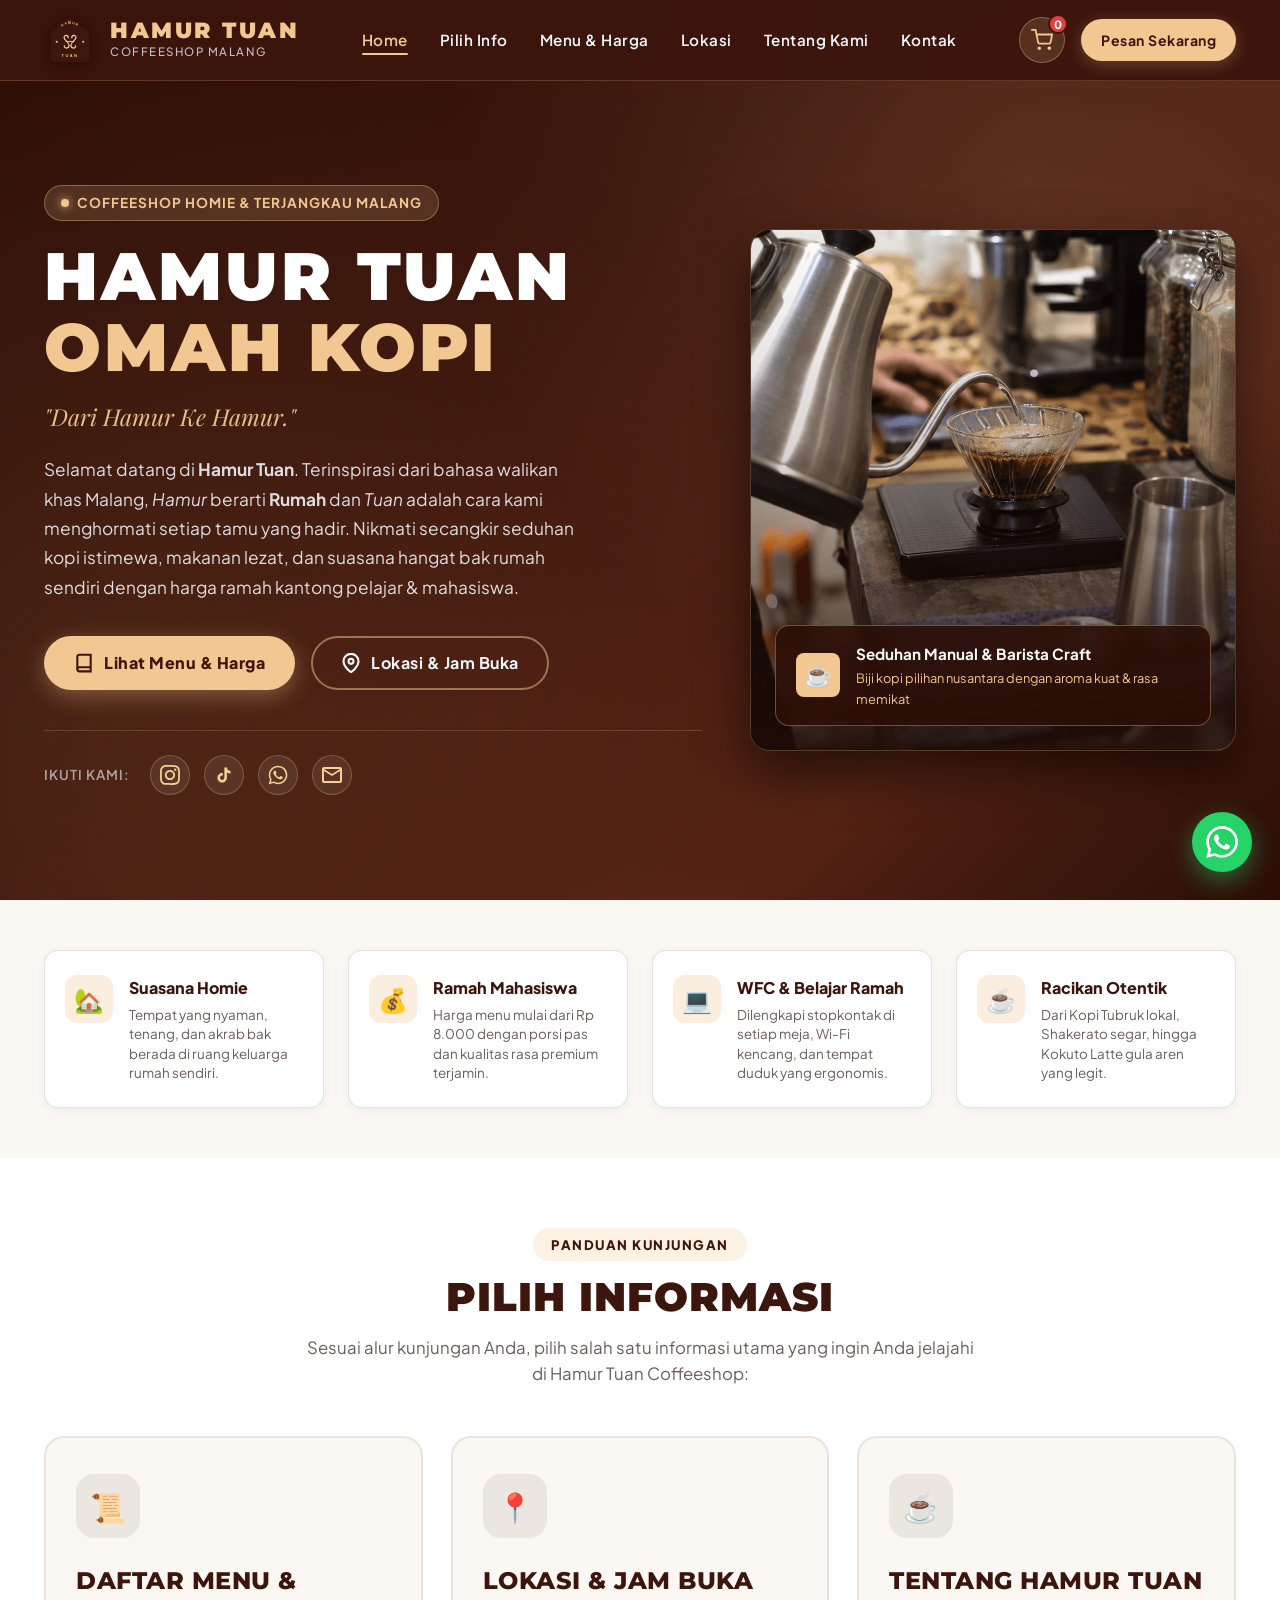
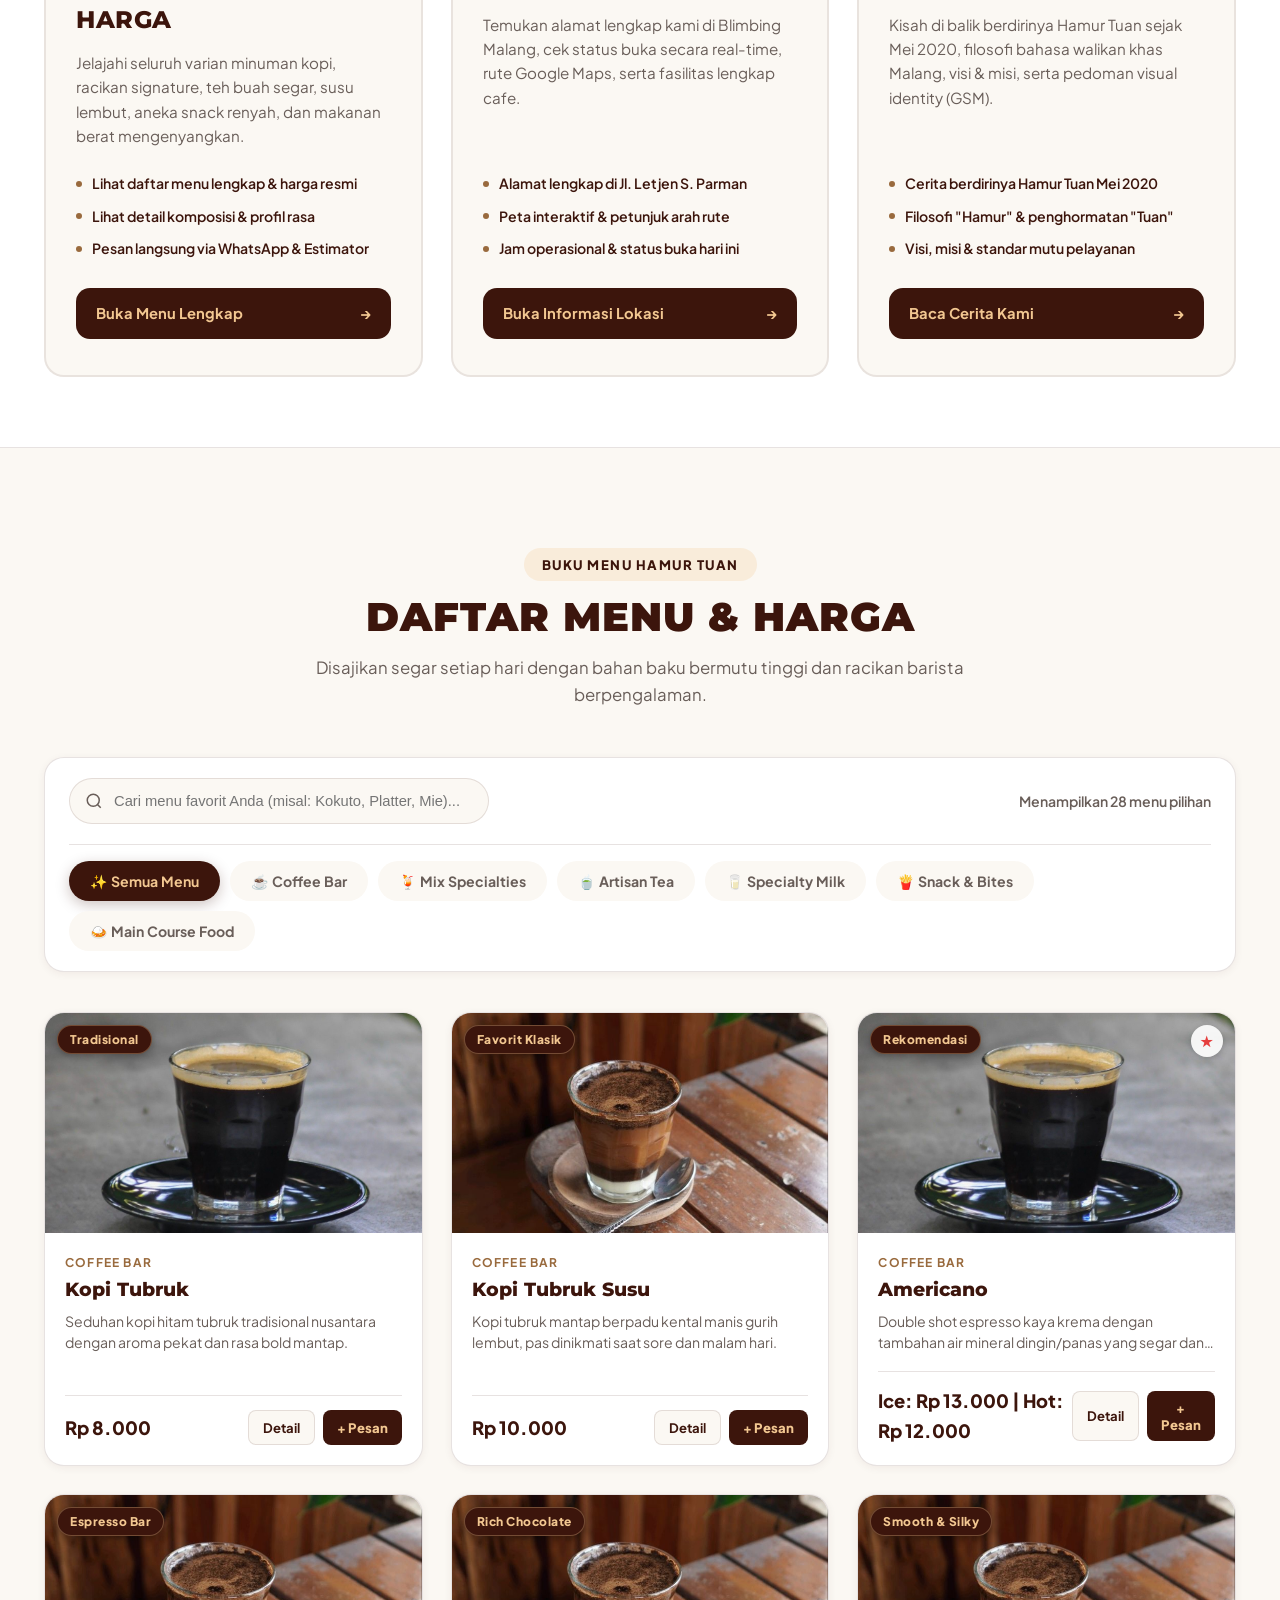
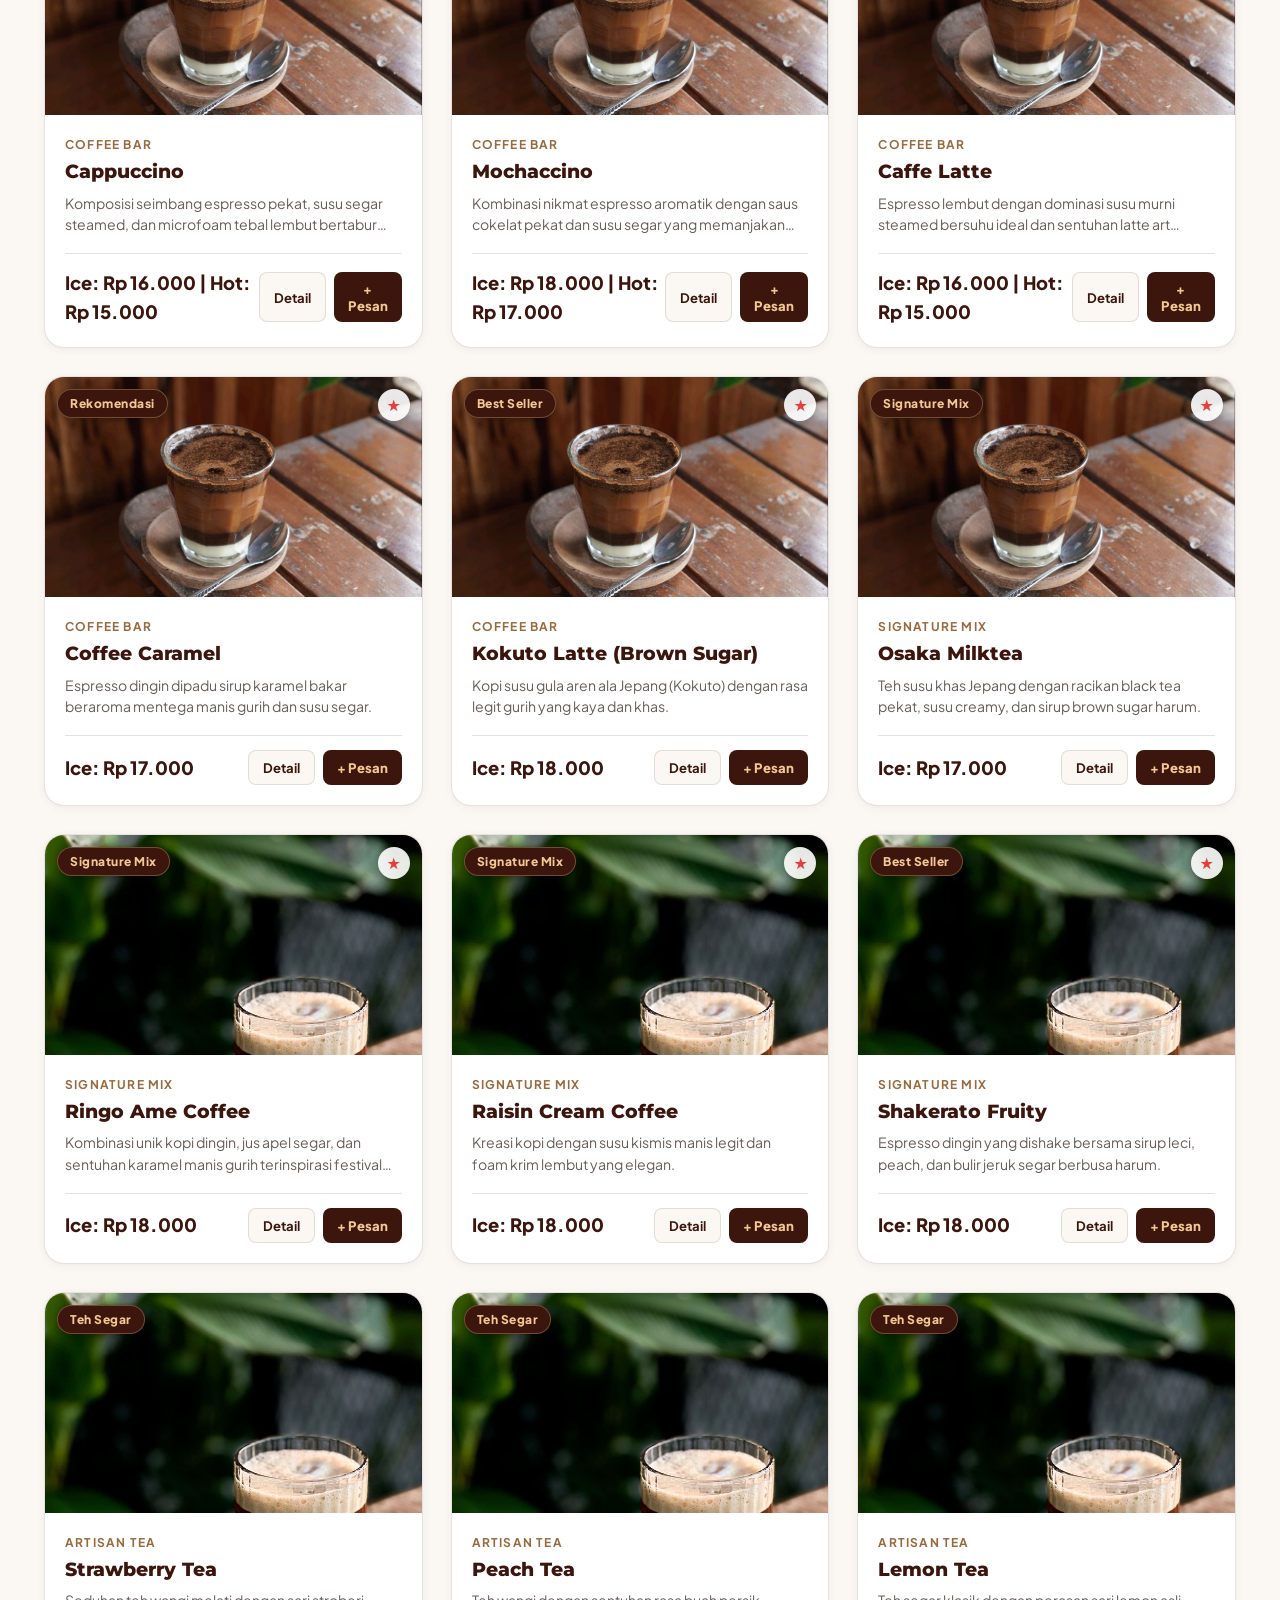
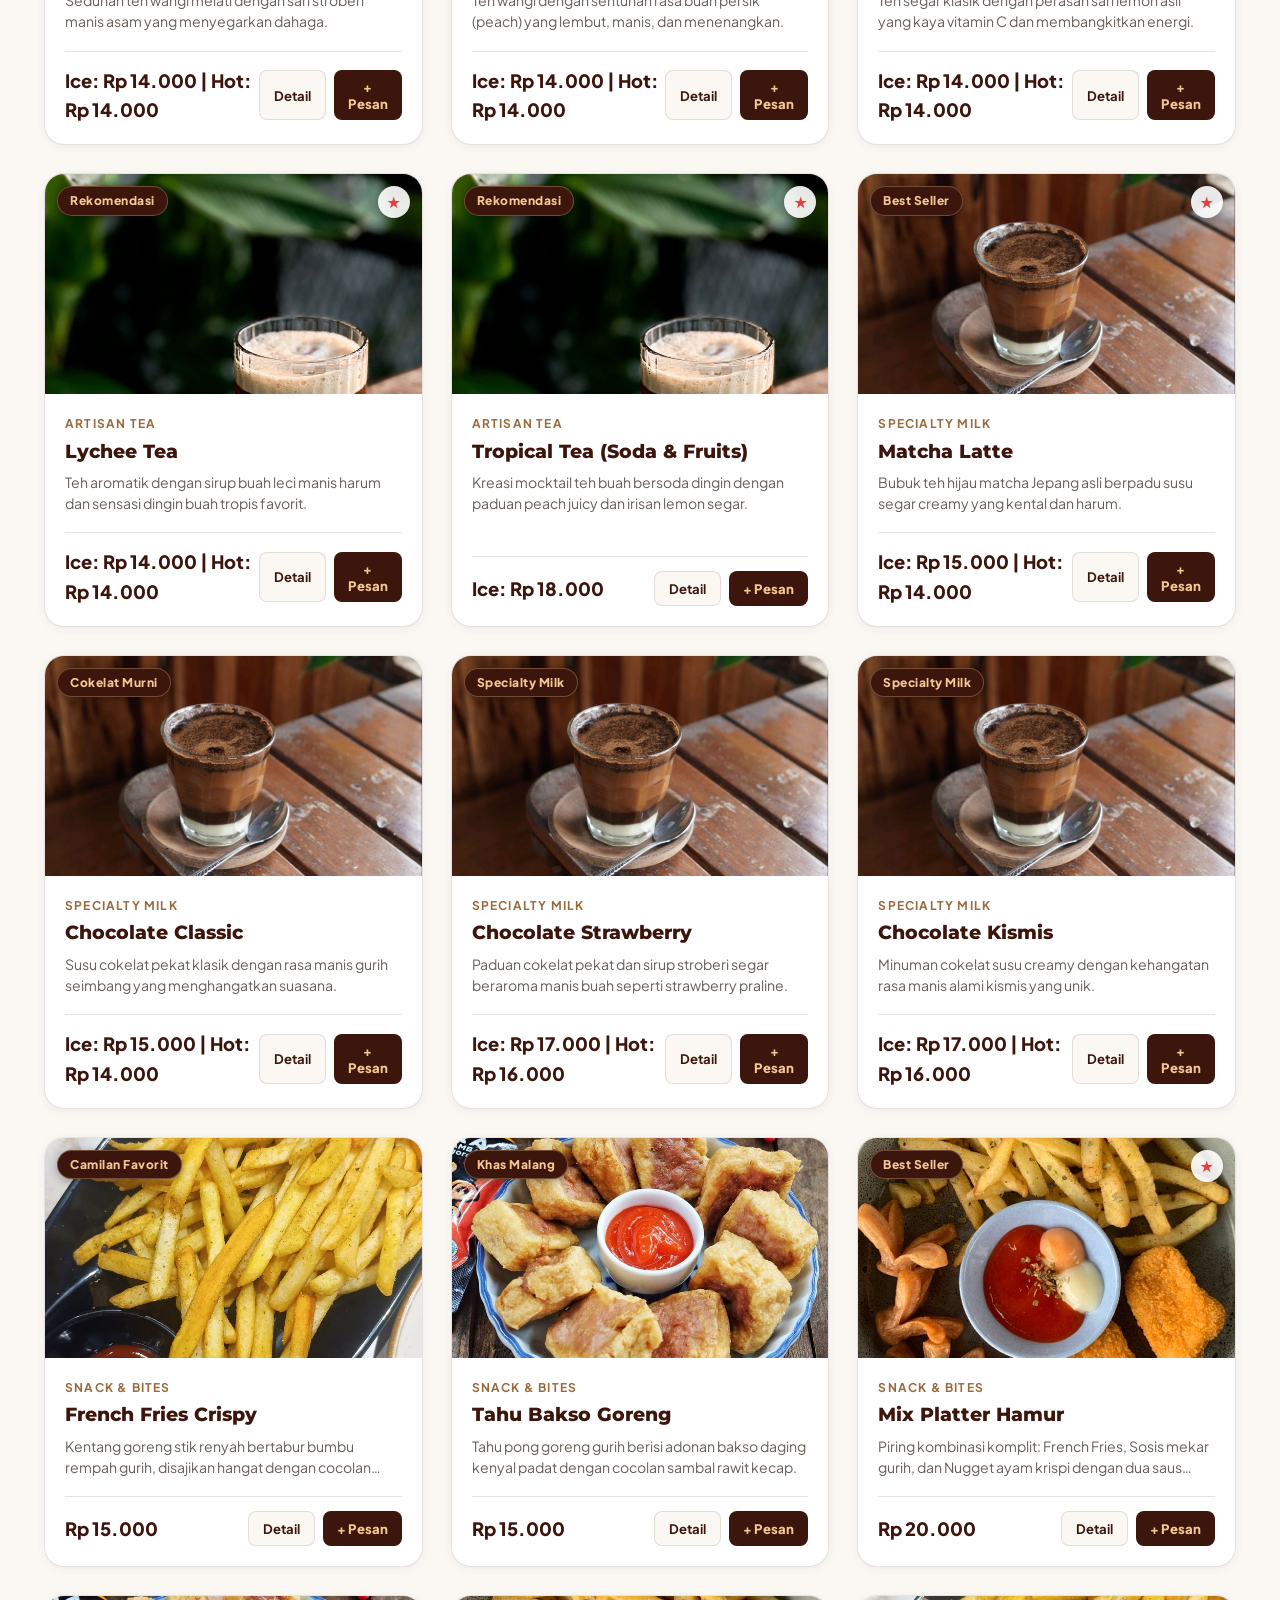
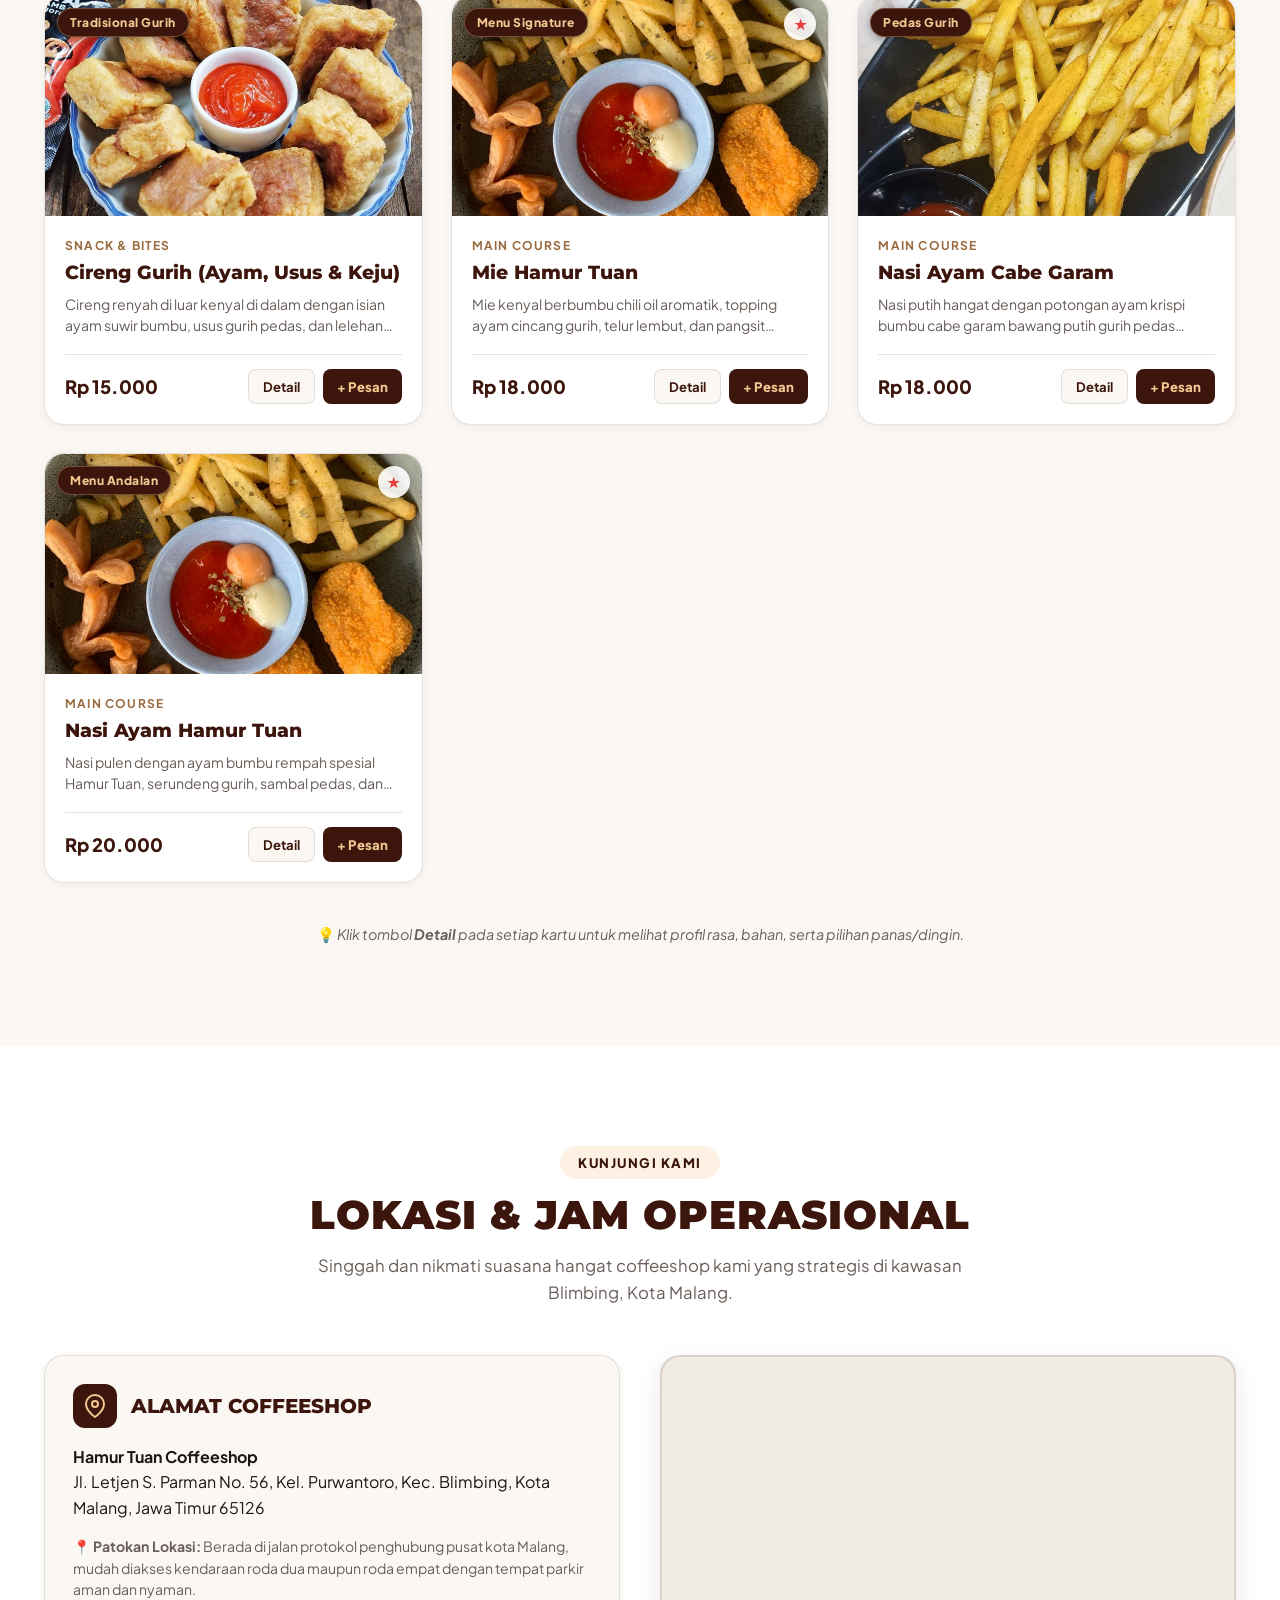
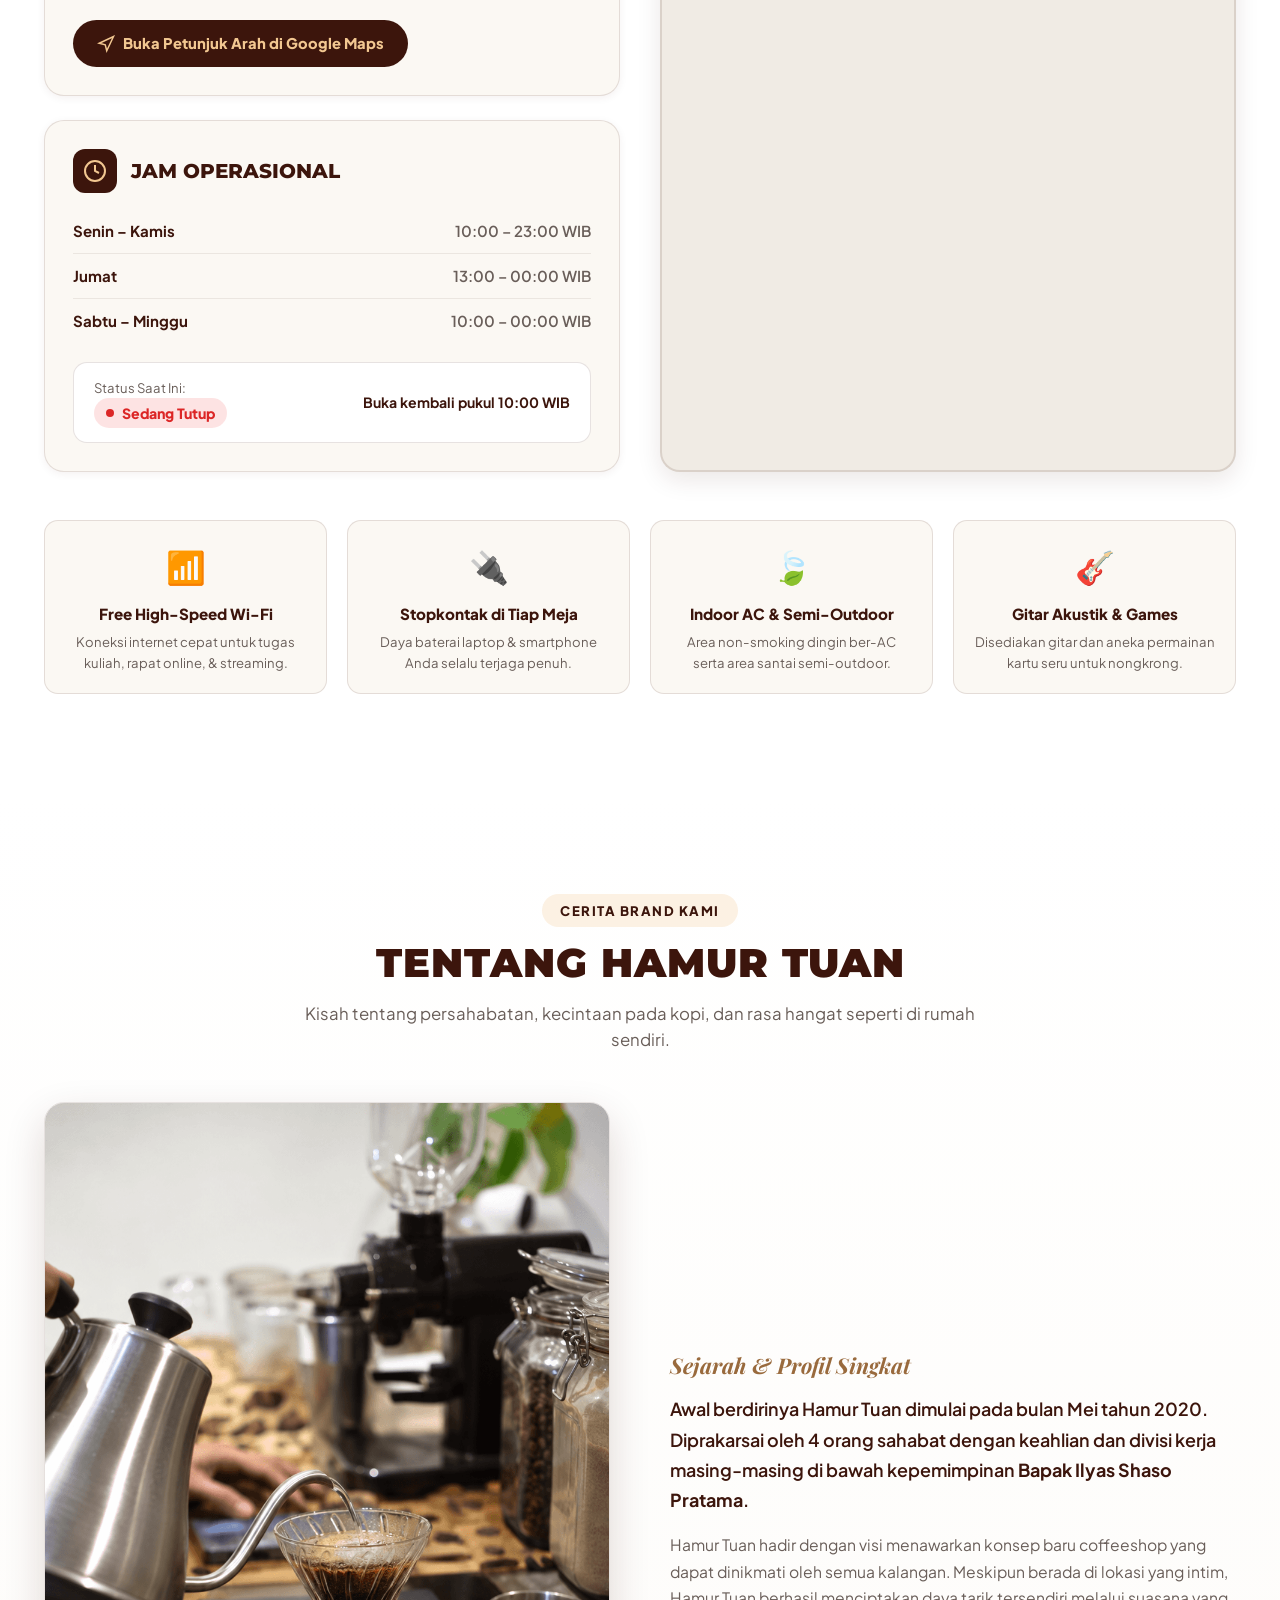
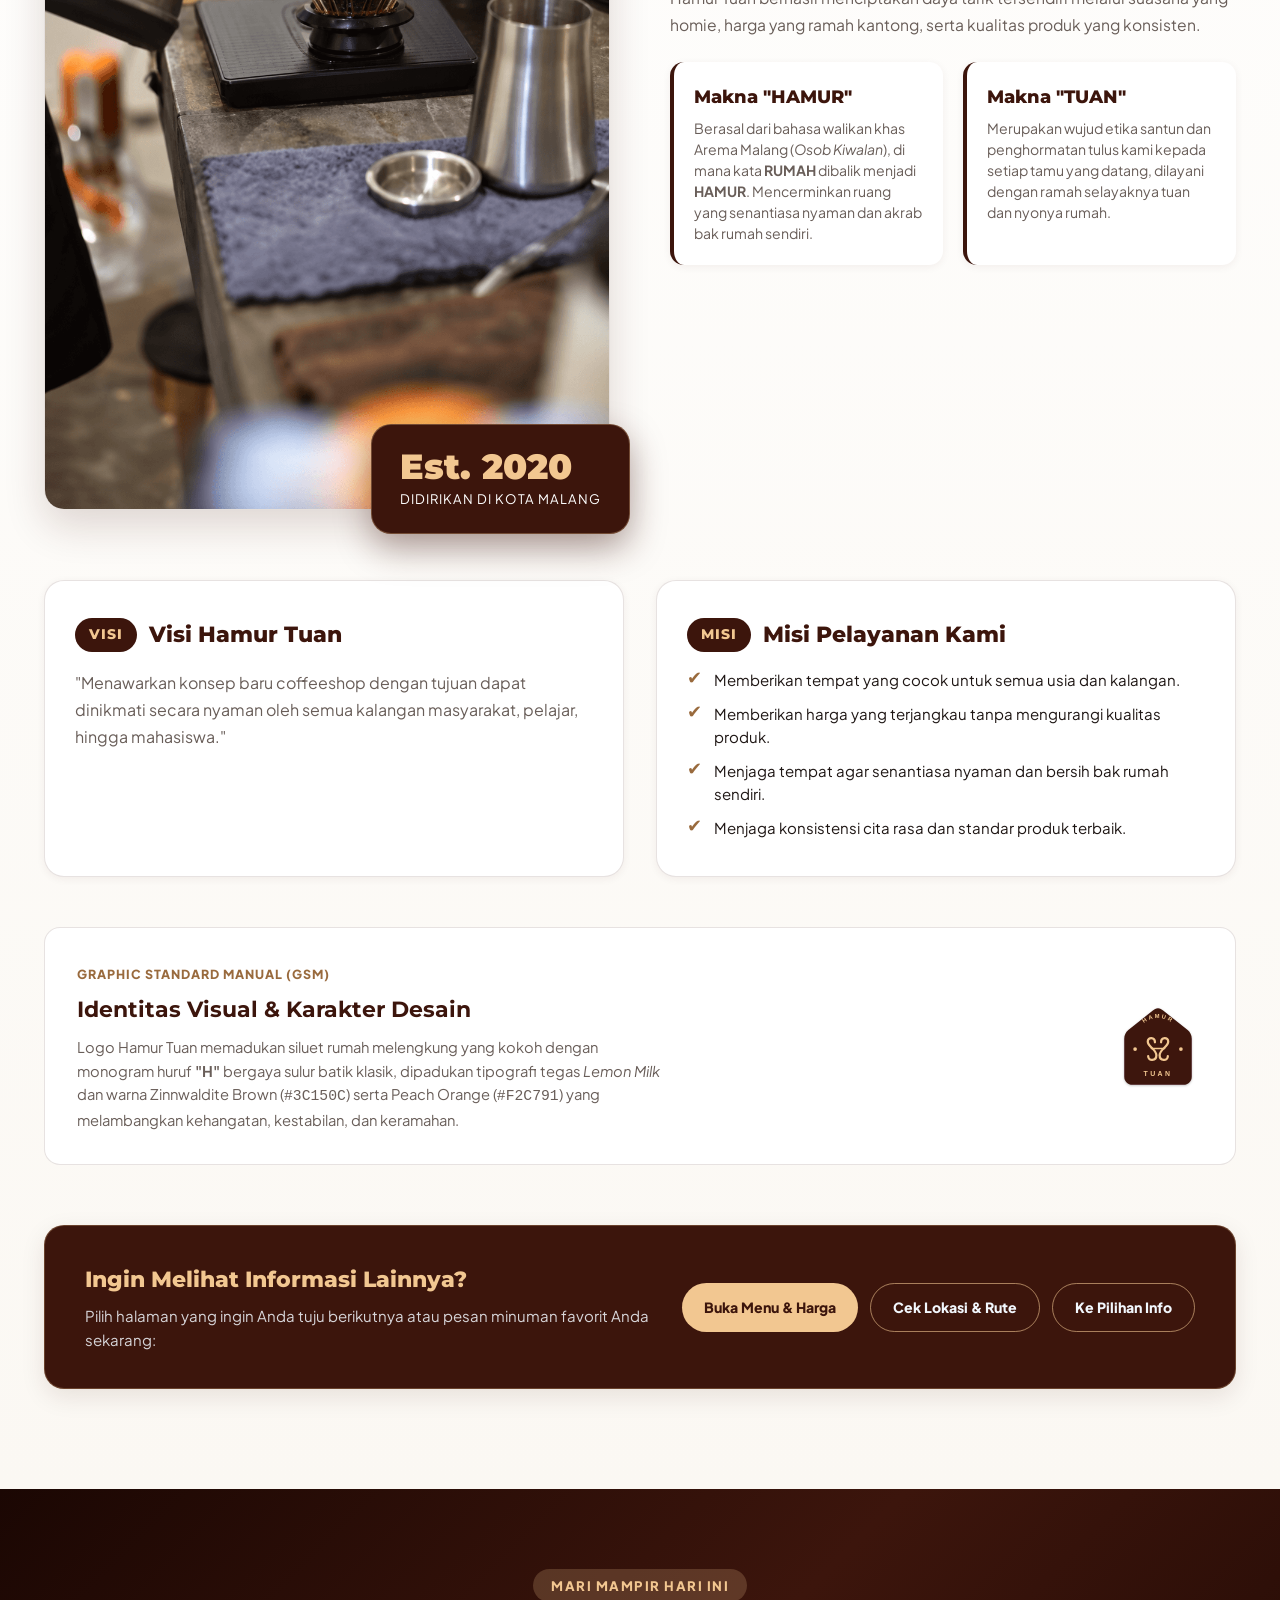
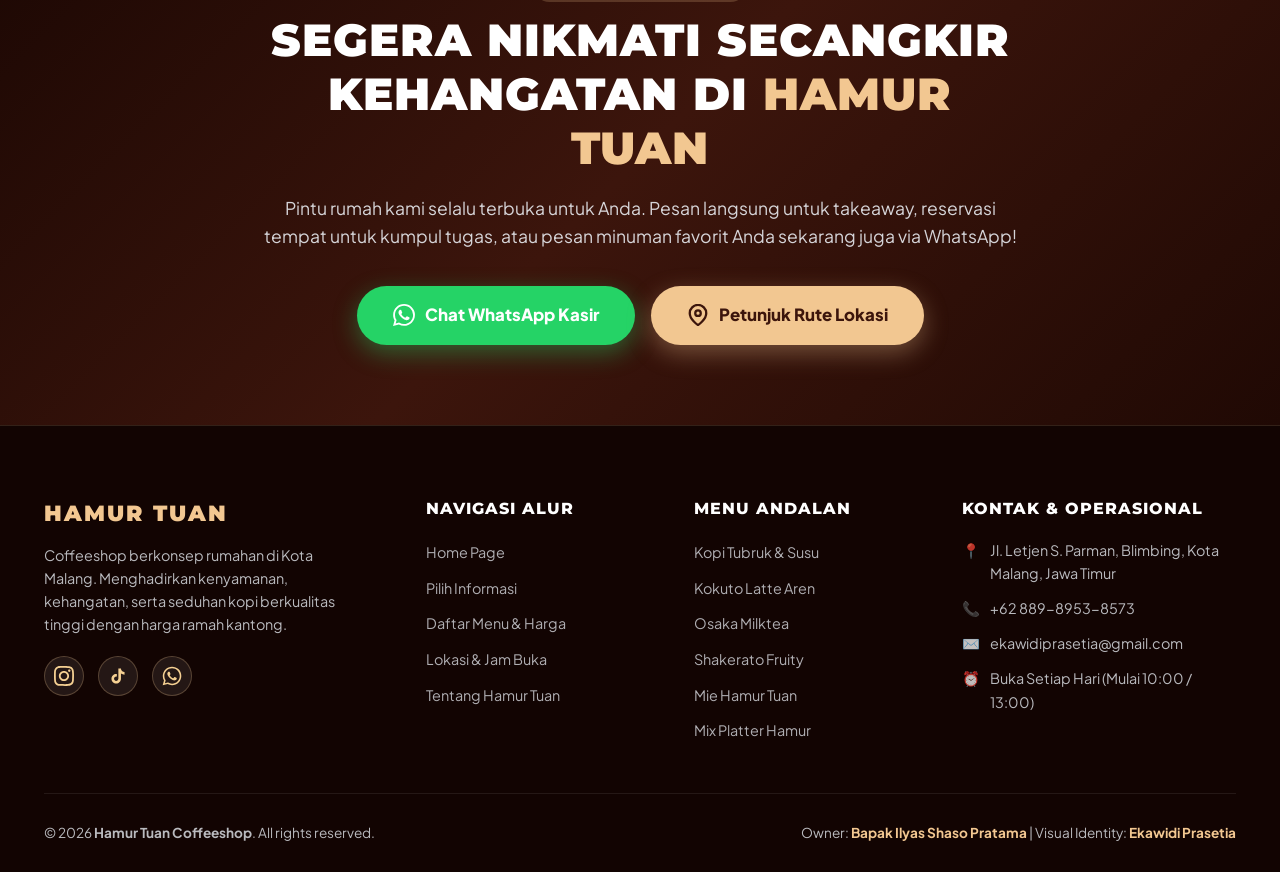
==== commit d42a6a4f: "Update index.html" ====
--- a/hamur-tuan-website/index.html
+++ b/hamur-tuan-website/index.html
@@ -86,7 +86,7 @@
           </h1>
 
           <p class="hero-tagline">
-            "Start your day with an authentic warmth of coffee."
+            "Dari Hamur Ke Hamur."
           </p>
 
           <p class="hero-description">
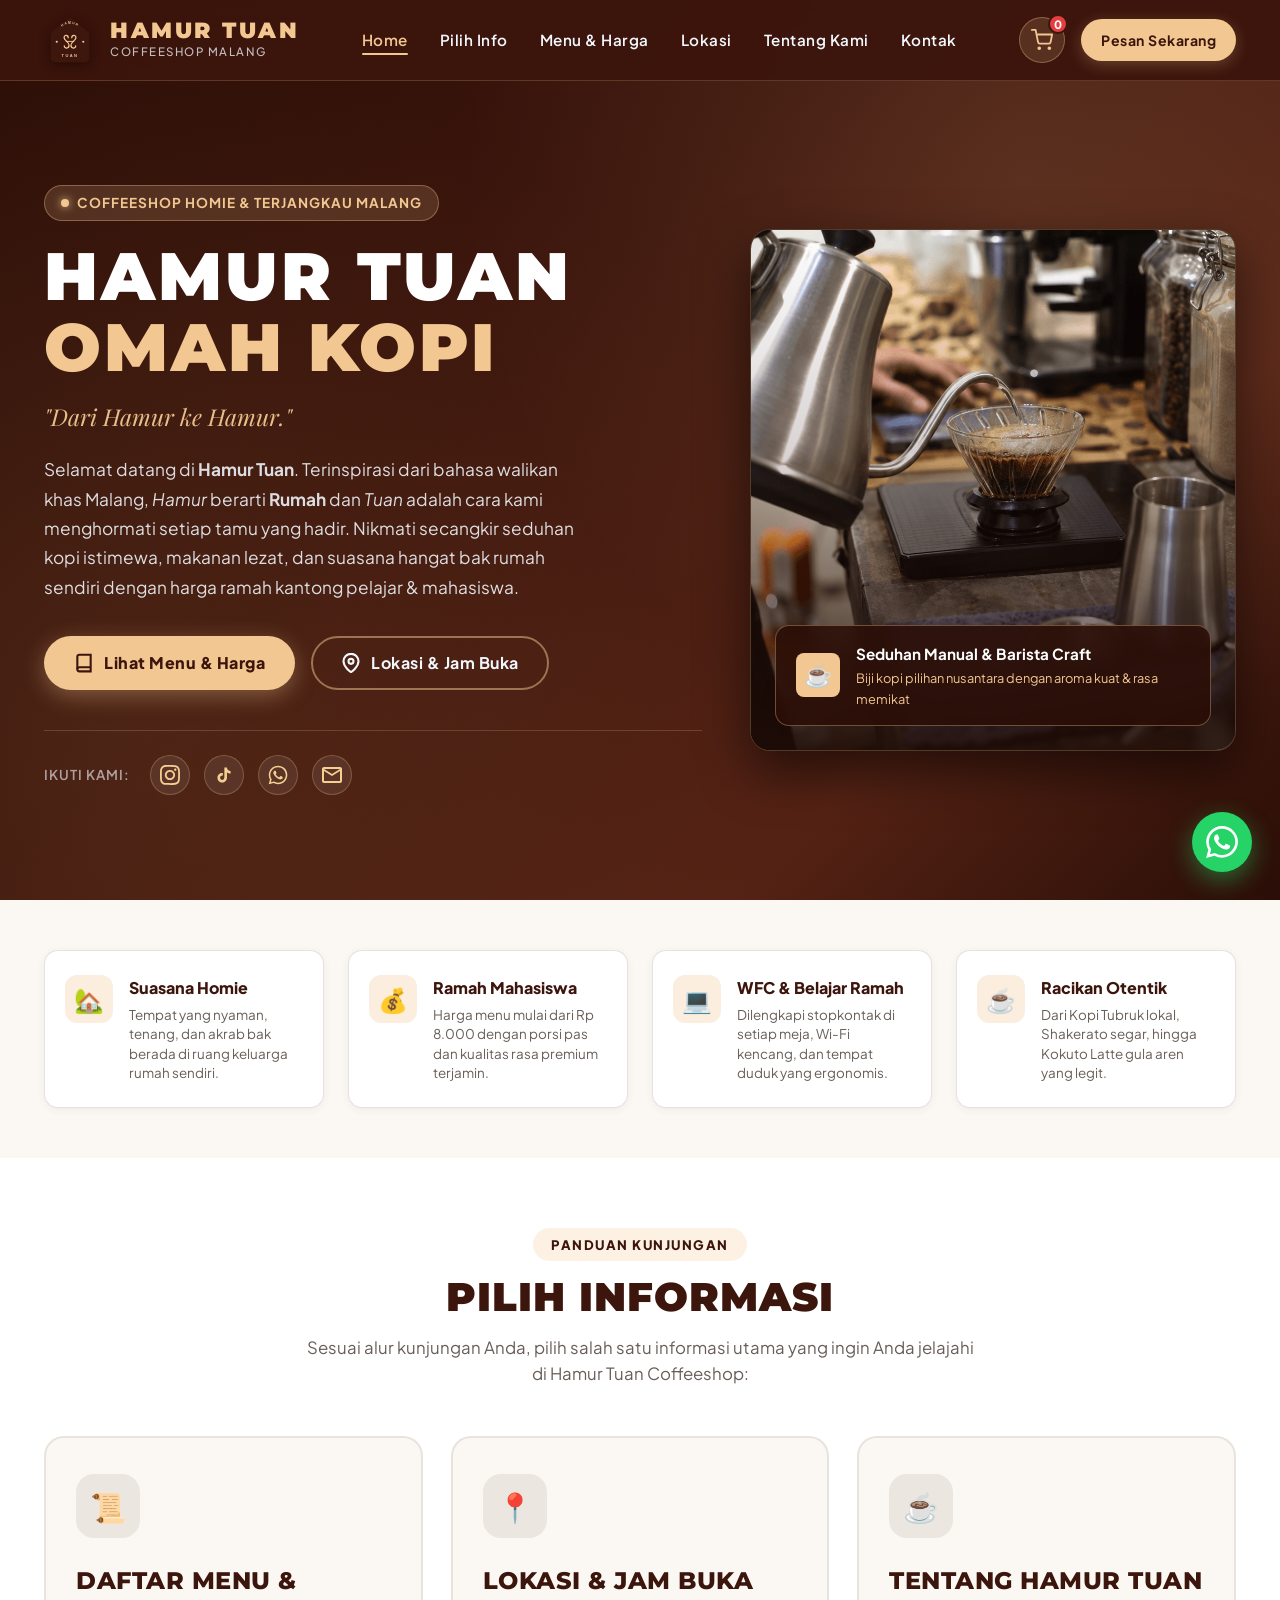
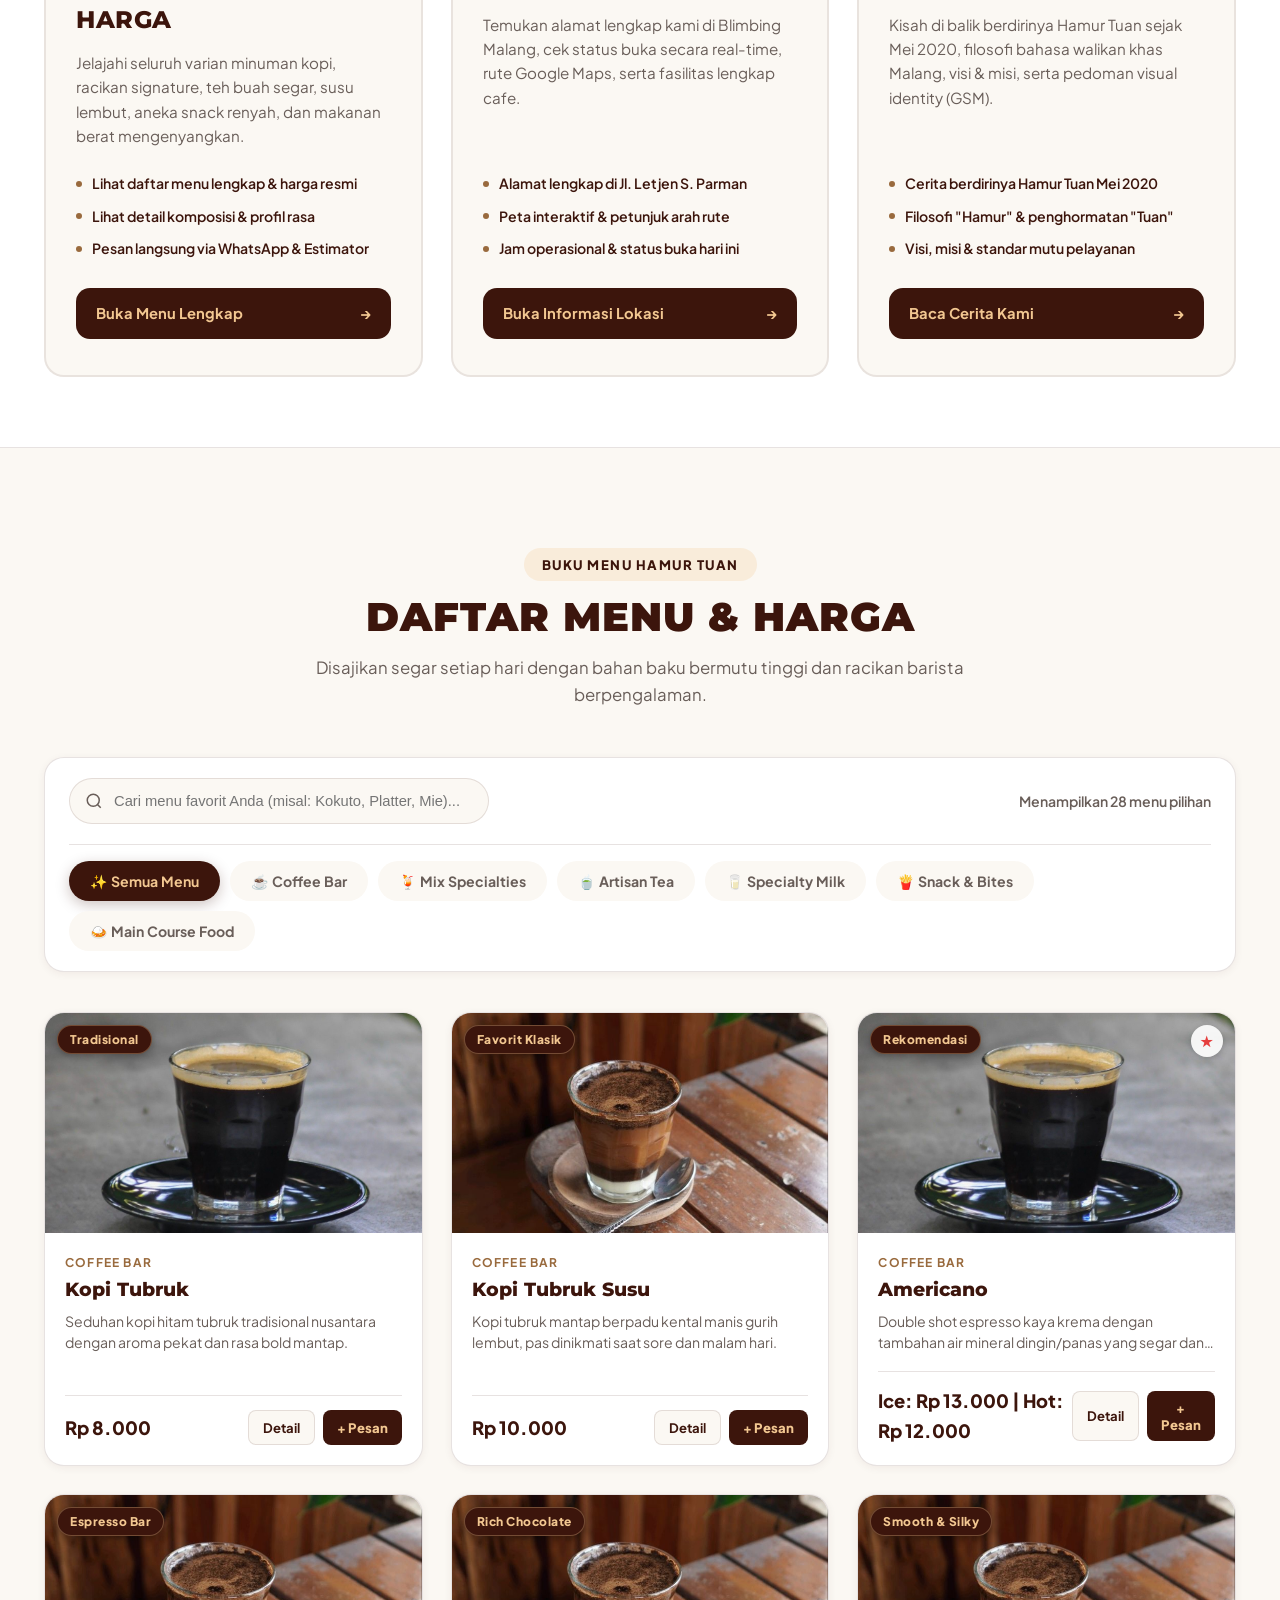
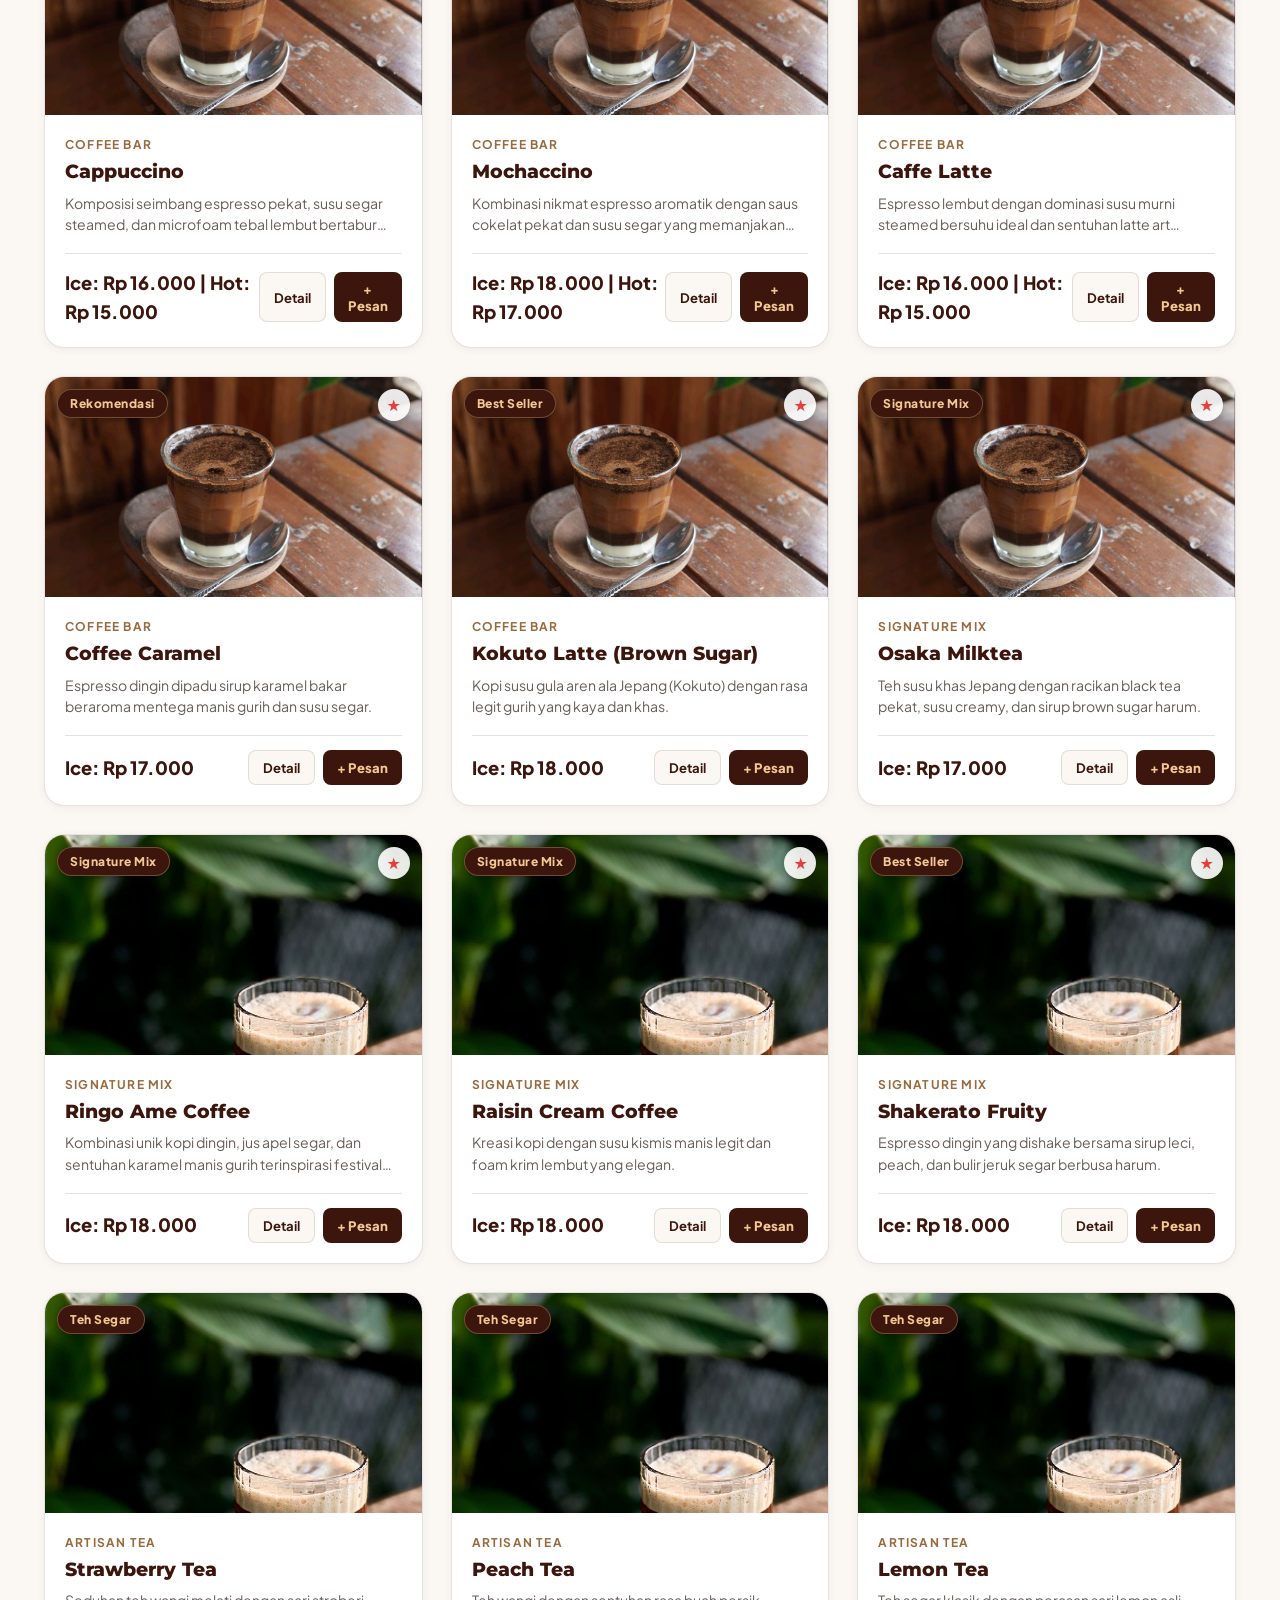
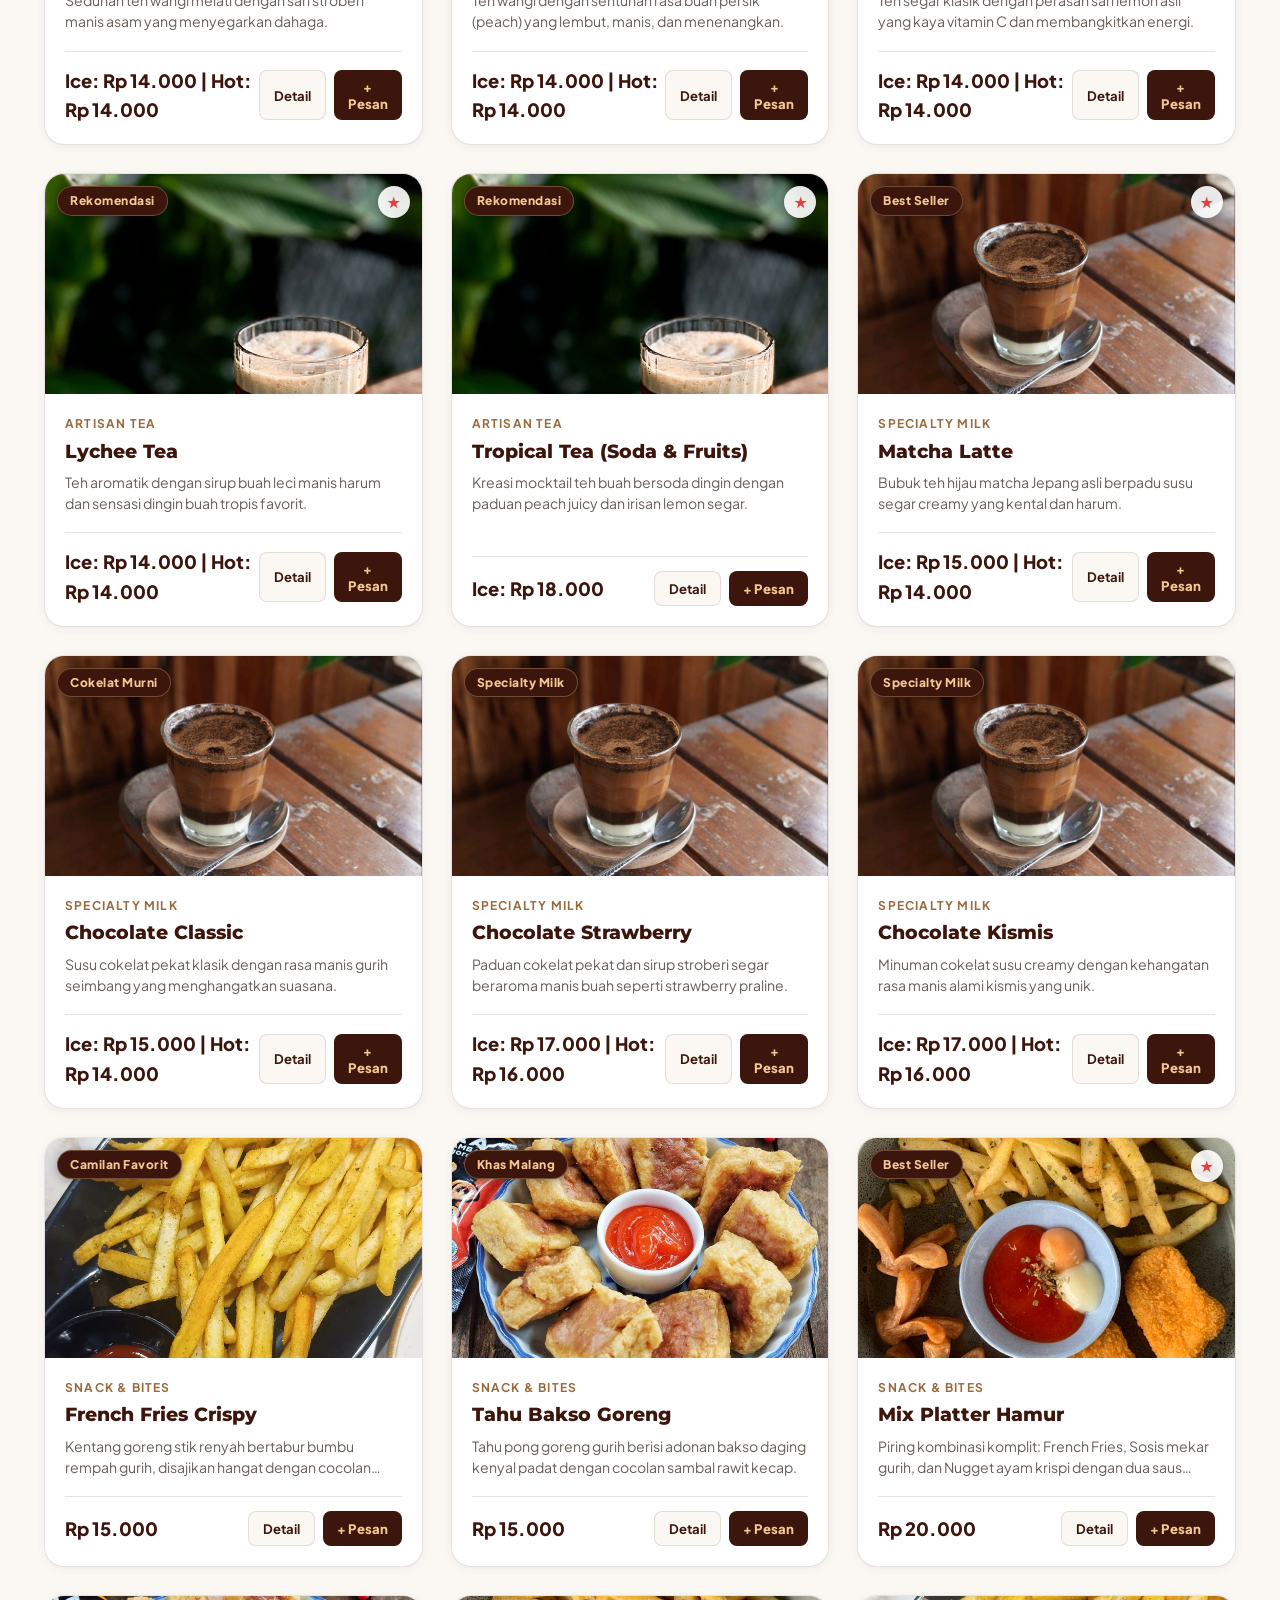
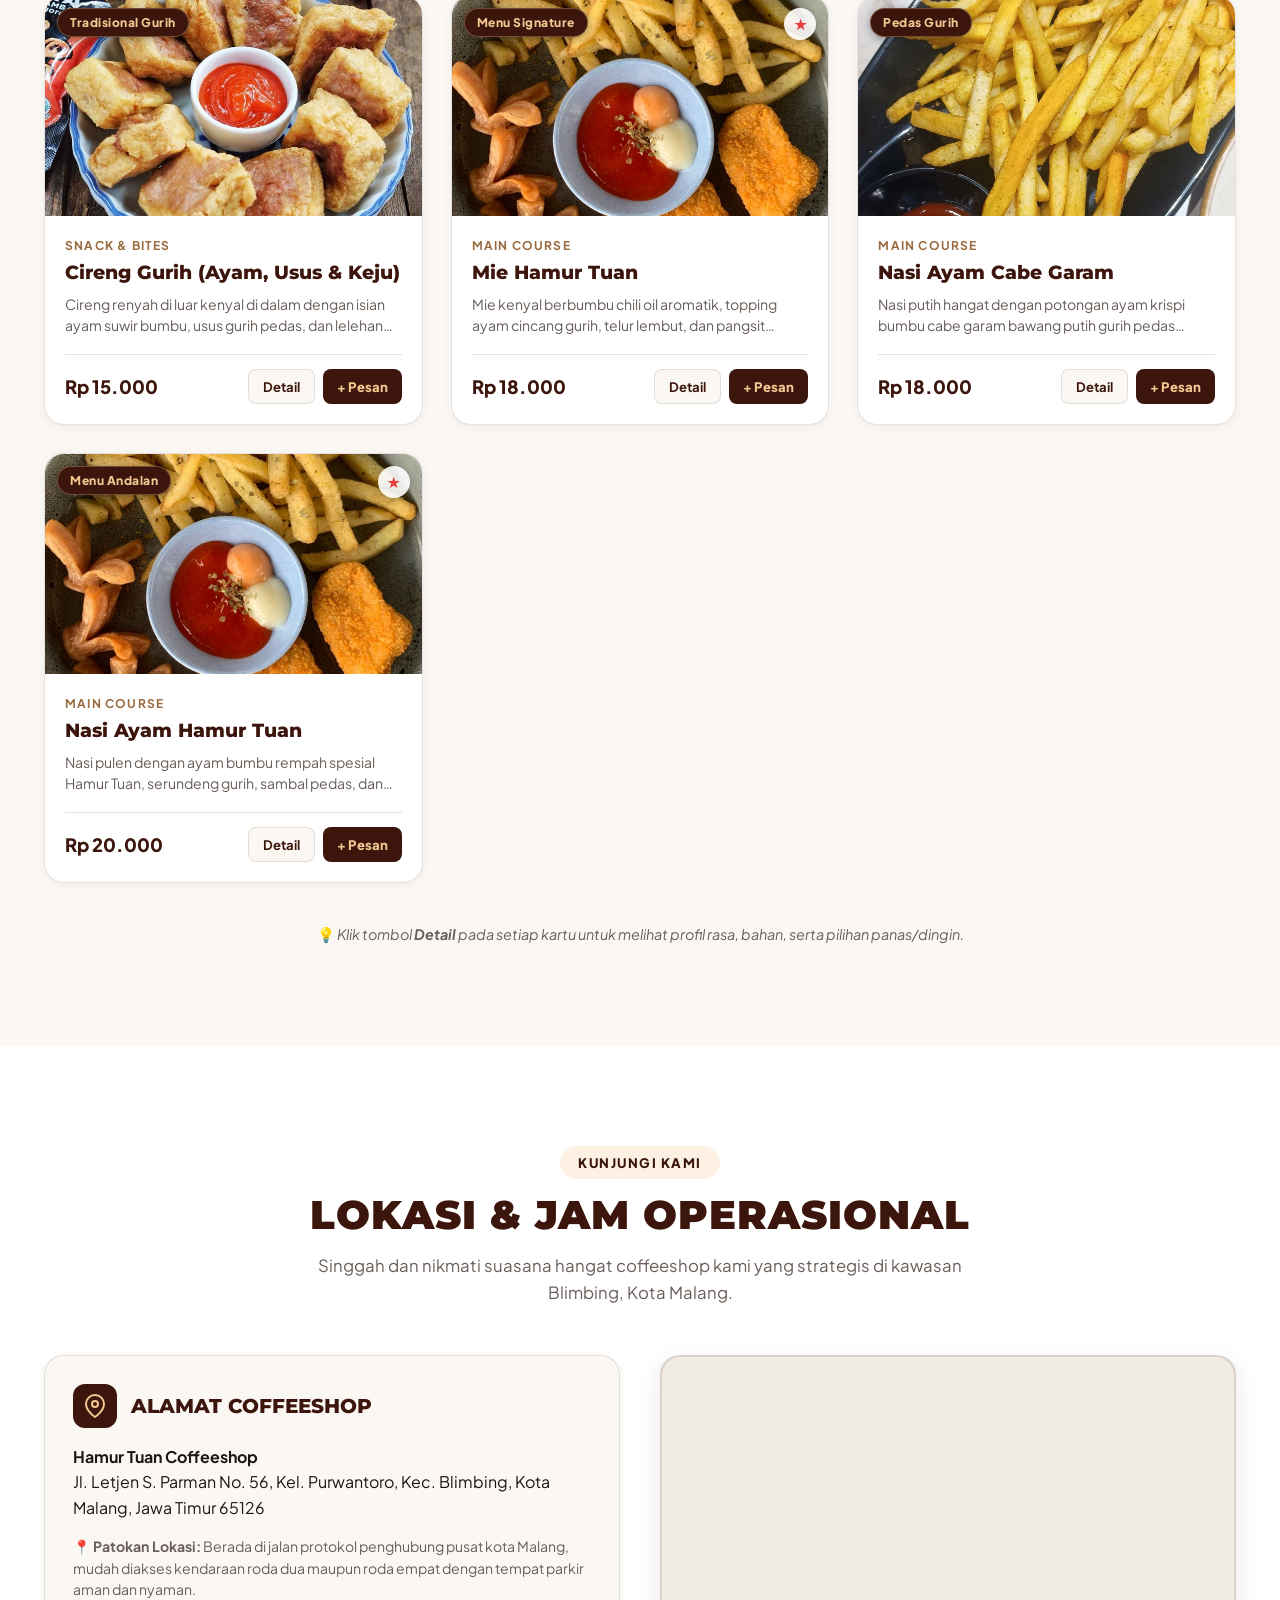
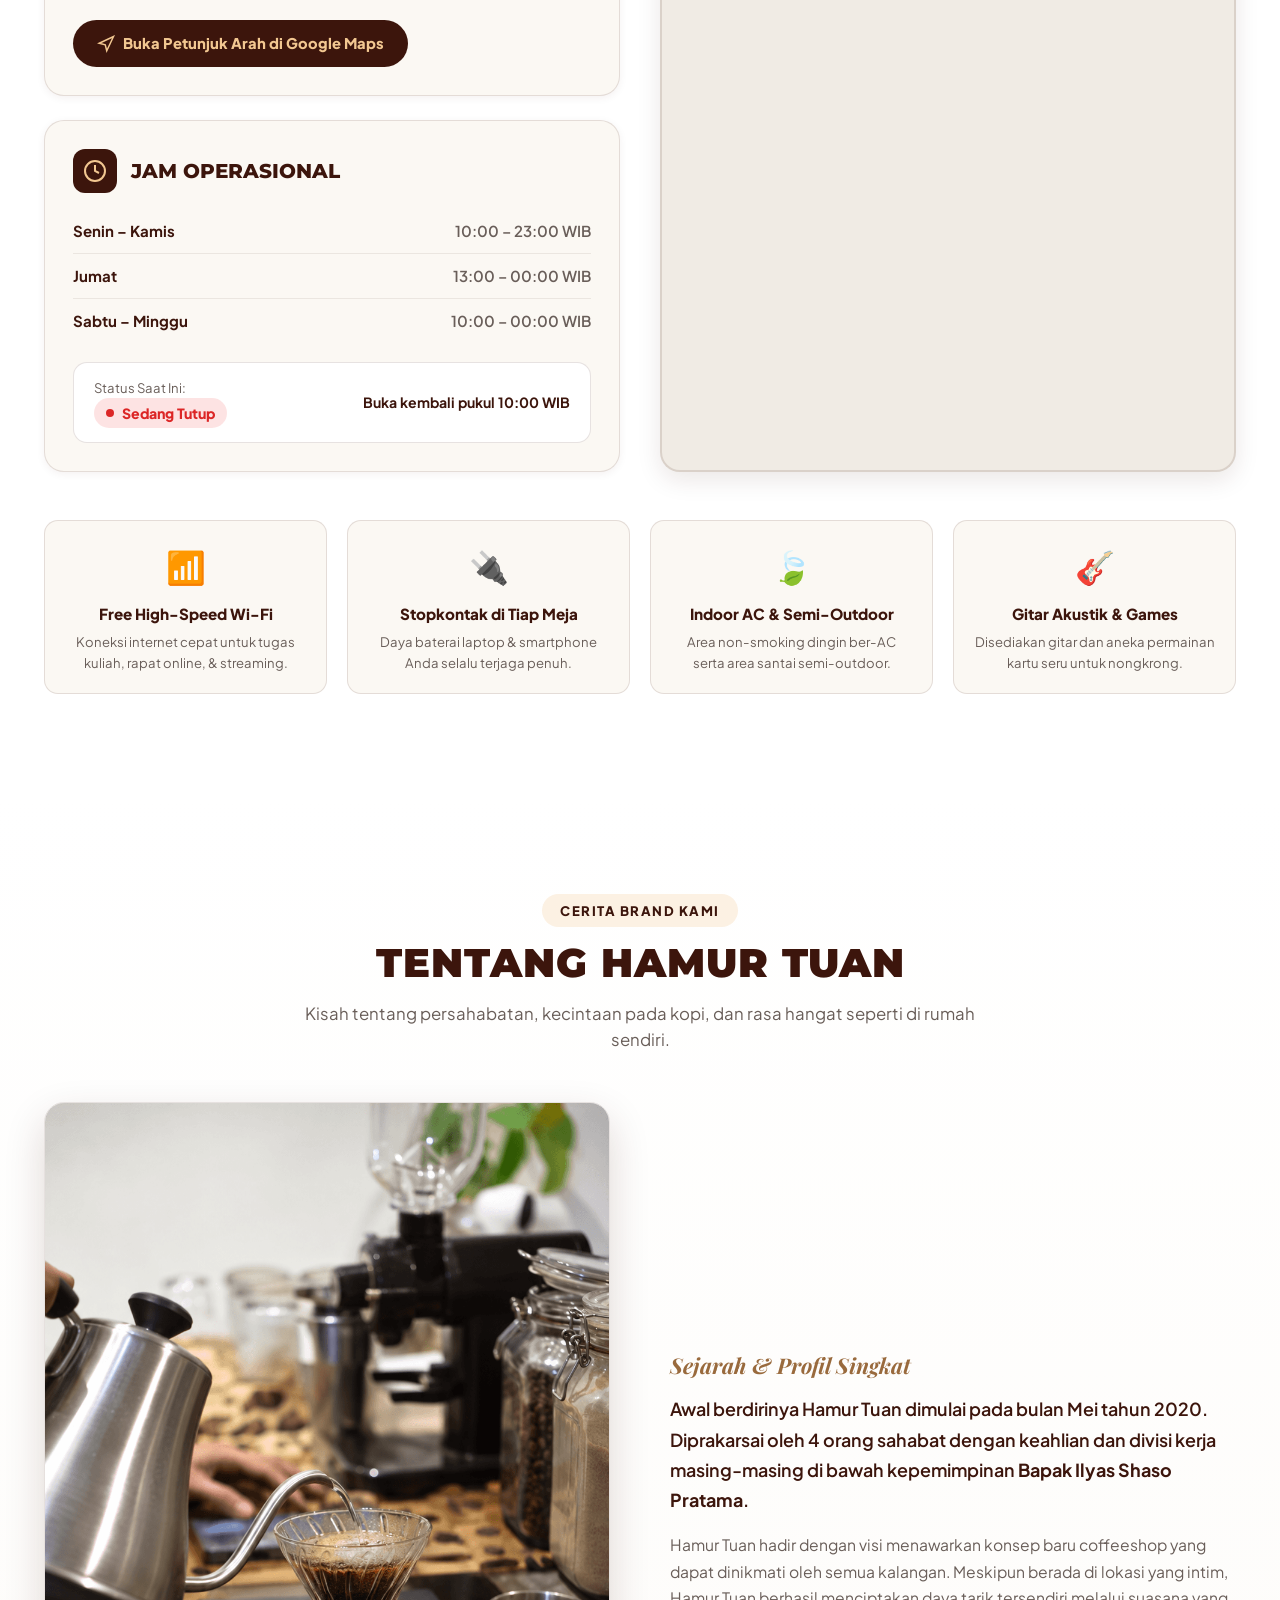
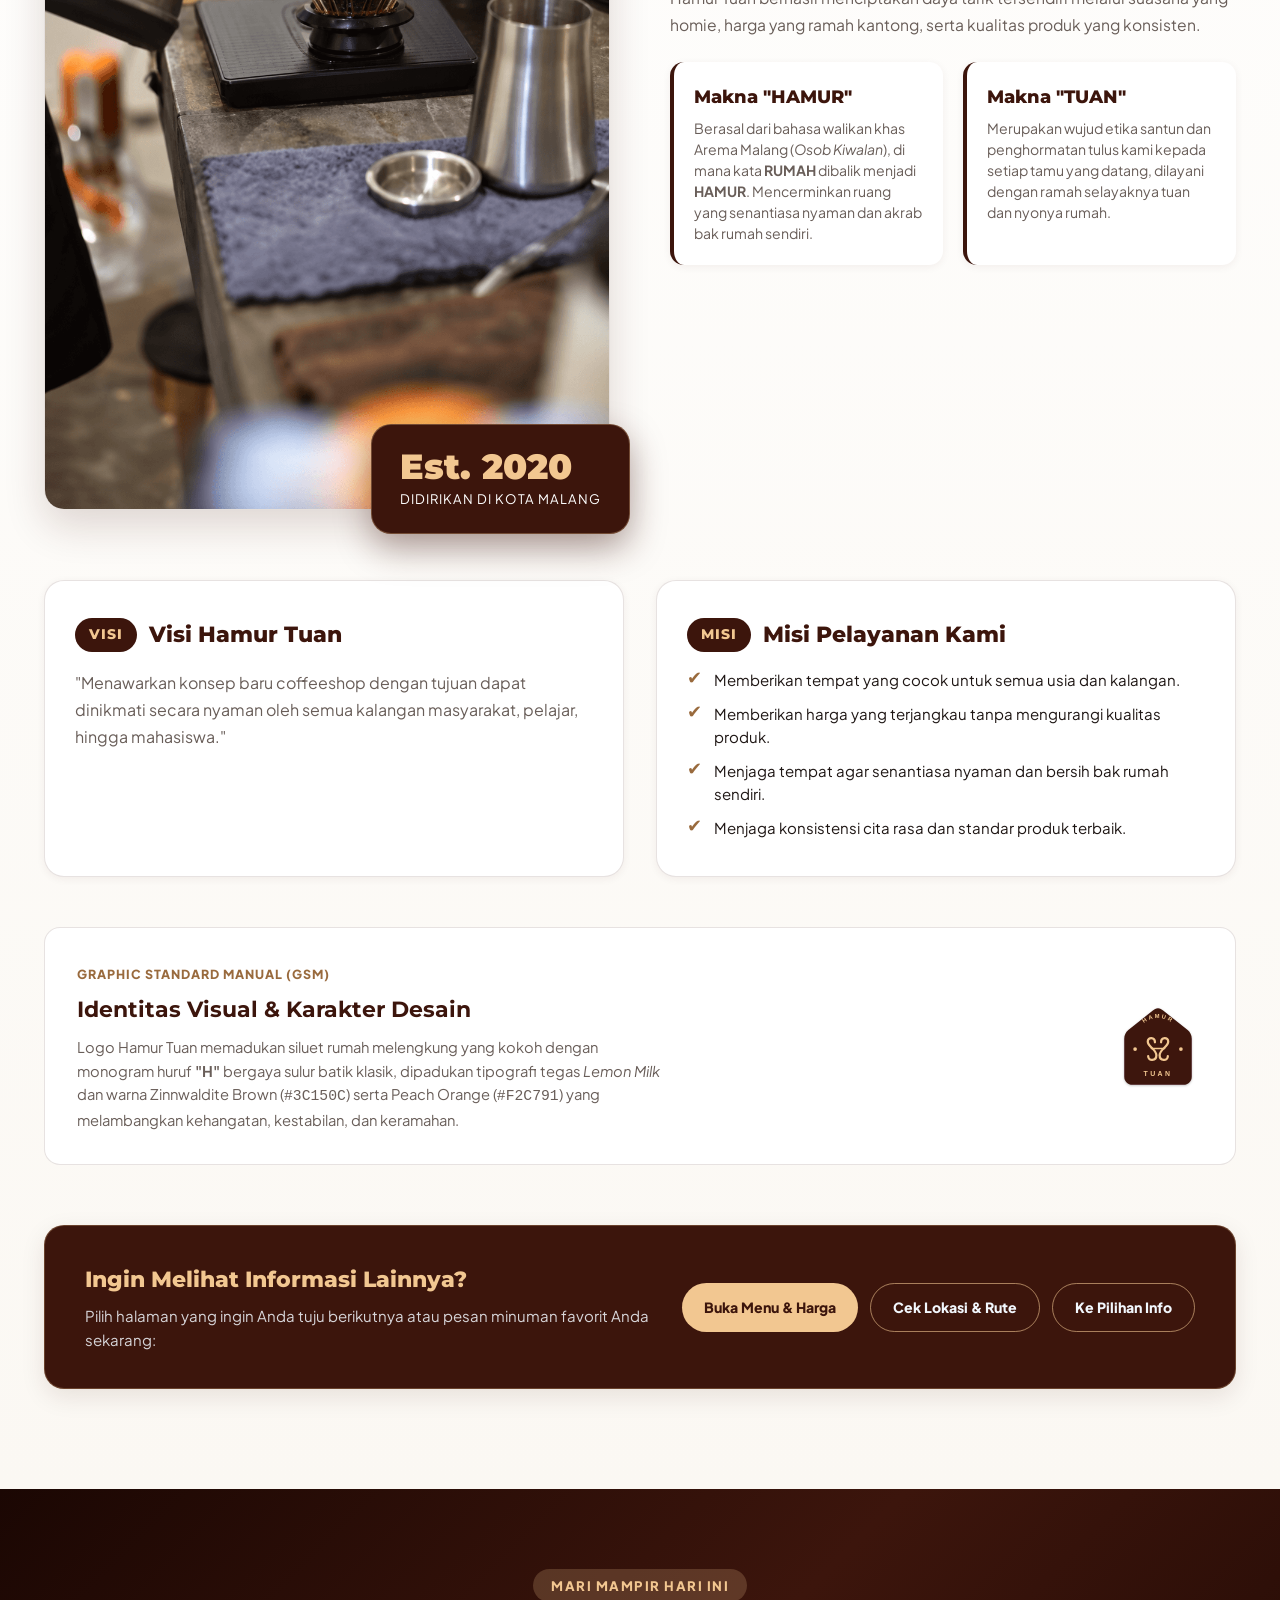
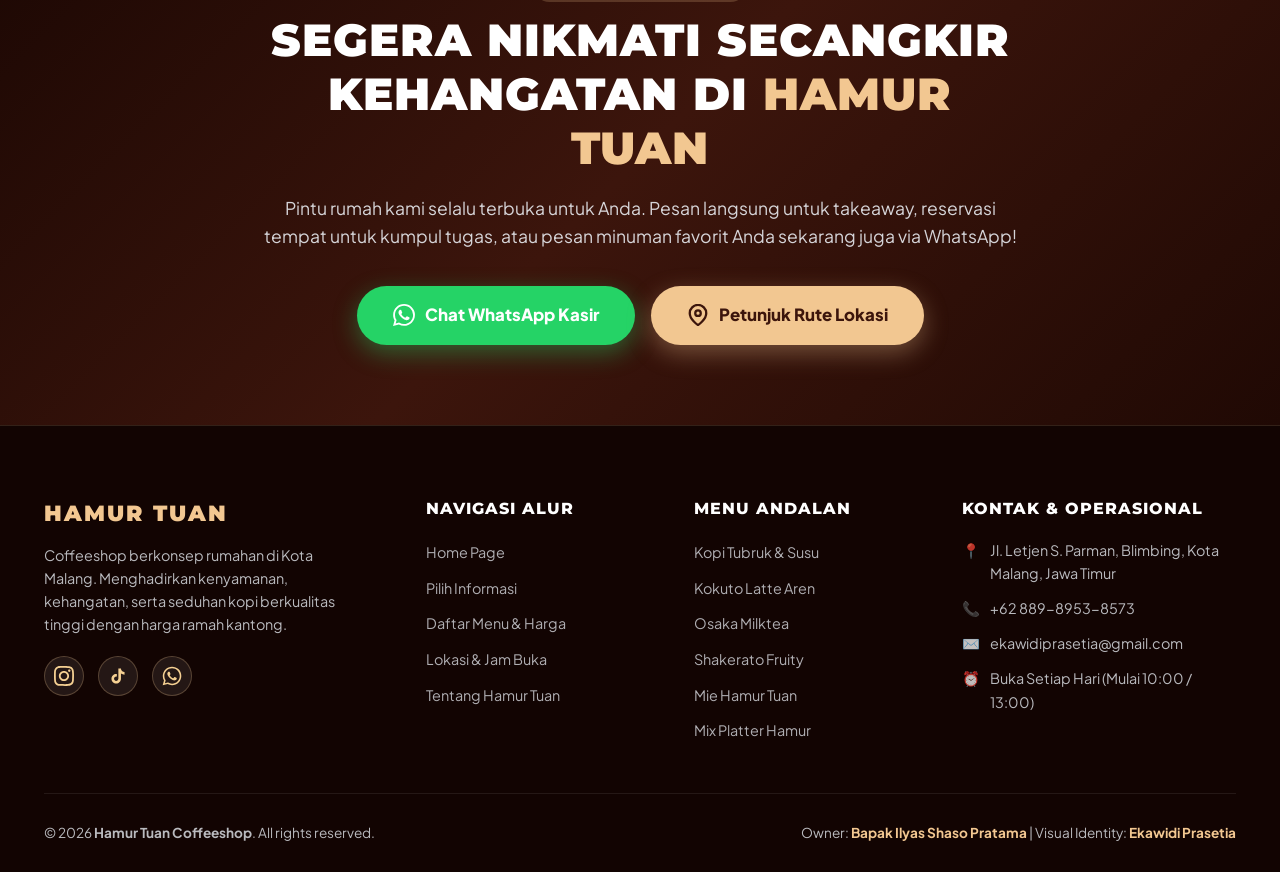
==== commit f3bab02c: "Update index.html" ====
--- a/hamur-tuan-website/index.html
+++ b/hamur-tuan-website/index.html
@@ -86,7 +86,7 @@
           </h1>
 
           <p class="hero-tagline">
-            "Dari Hamur Ke Hamur."
+            "Dari Hamur ke Hamur."
           </p>
 
           <p class="hero-description">
